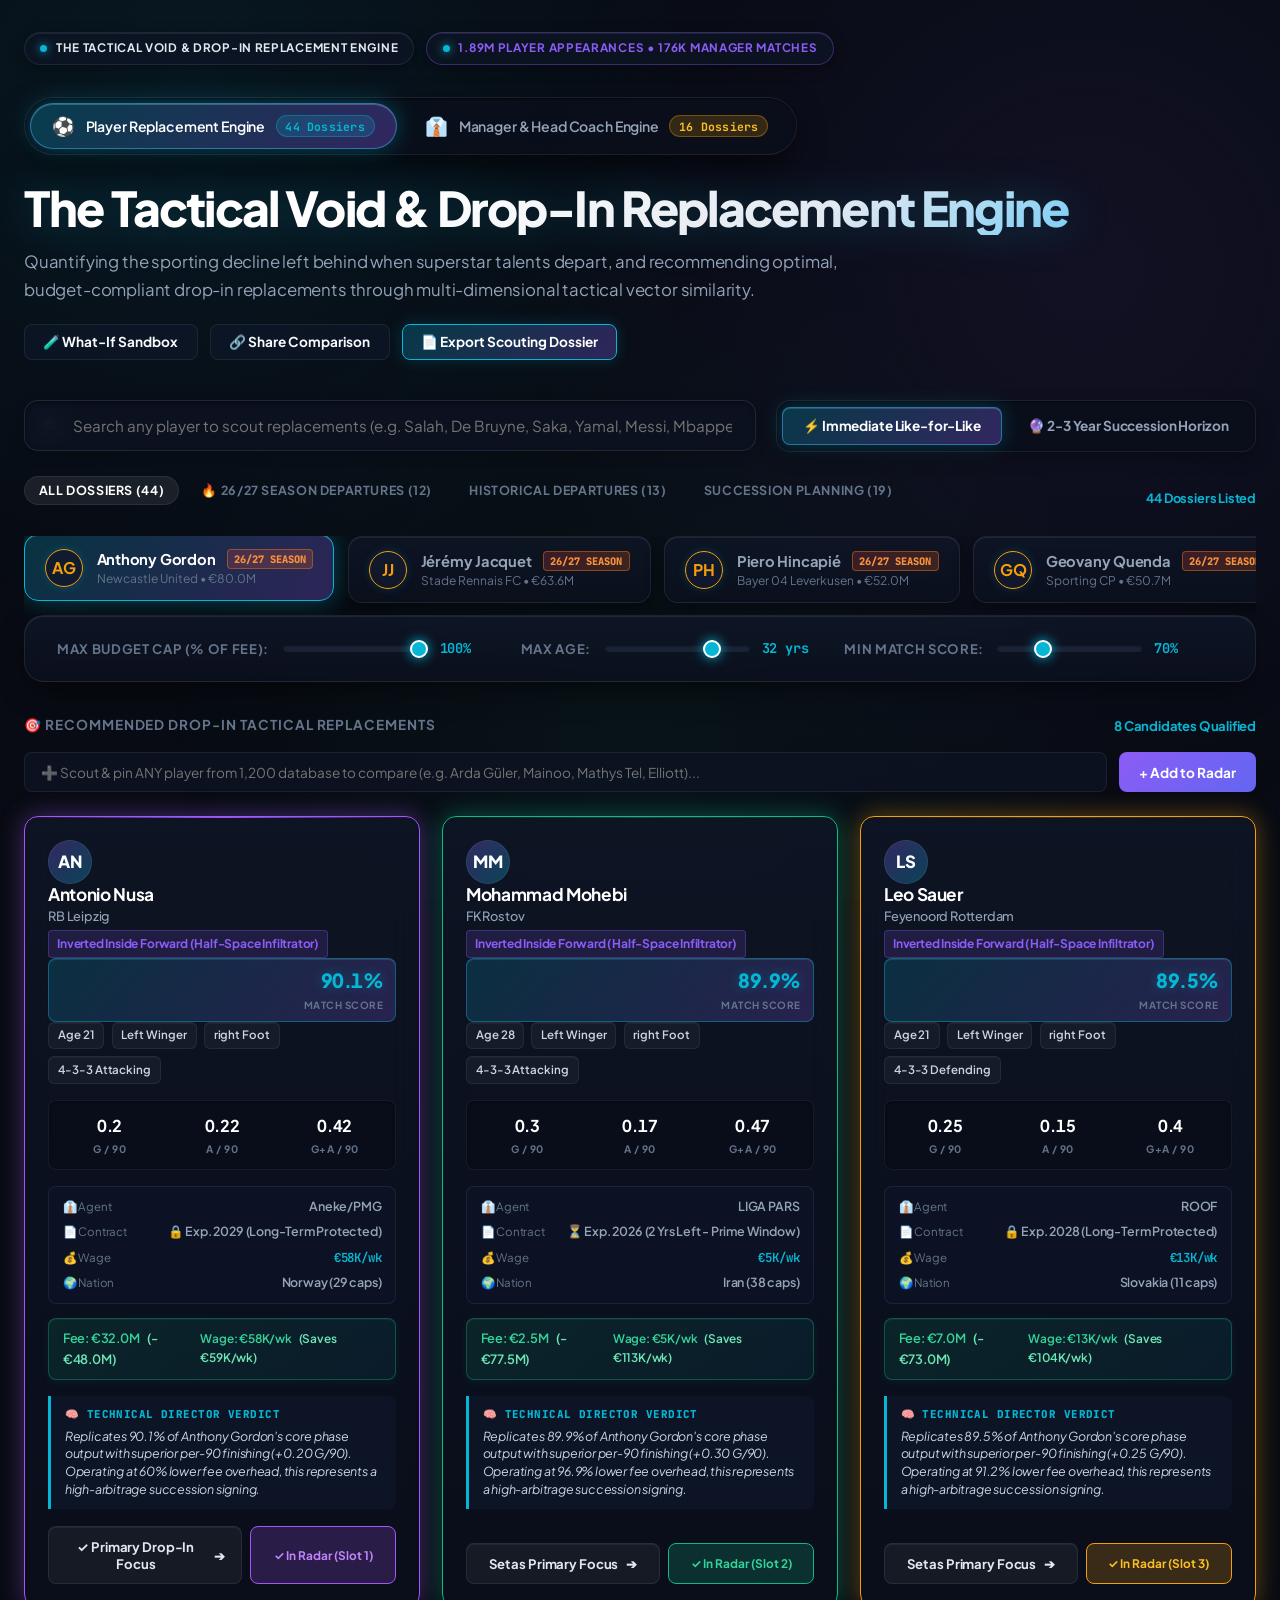
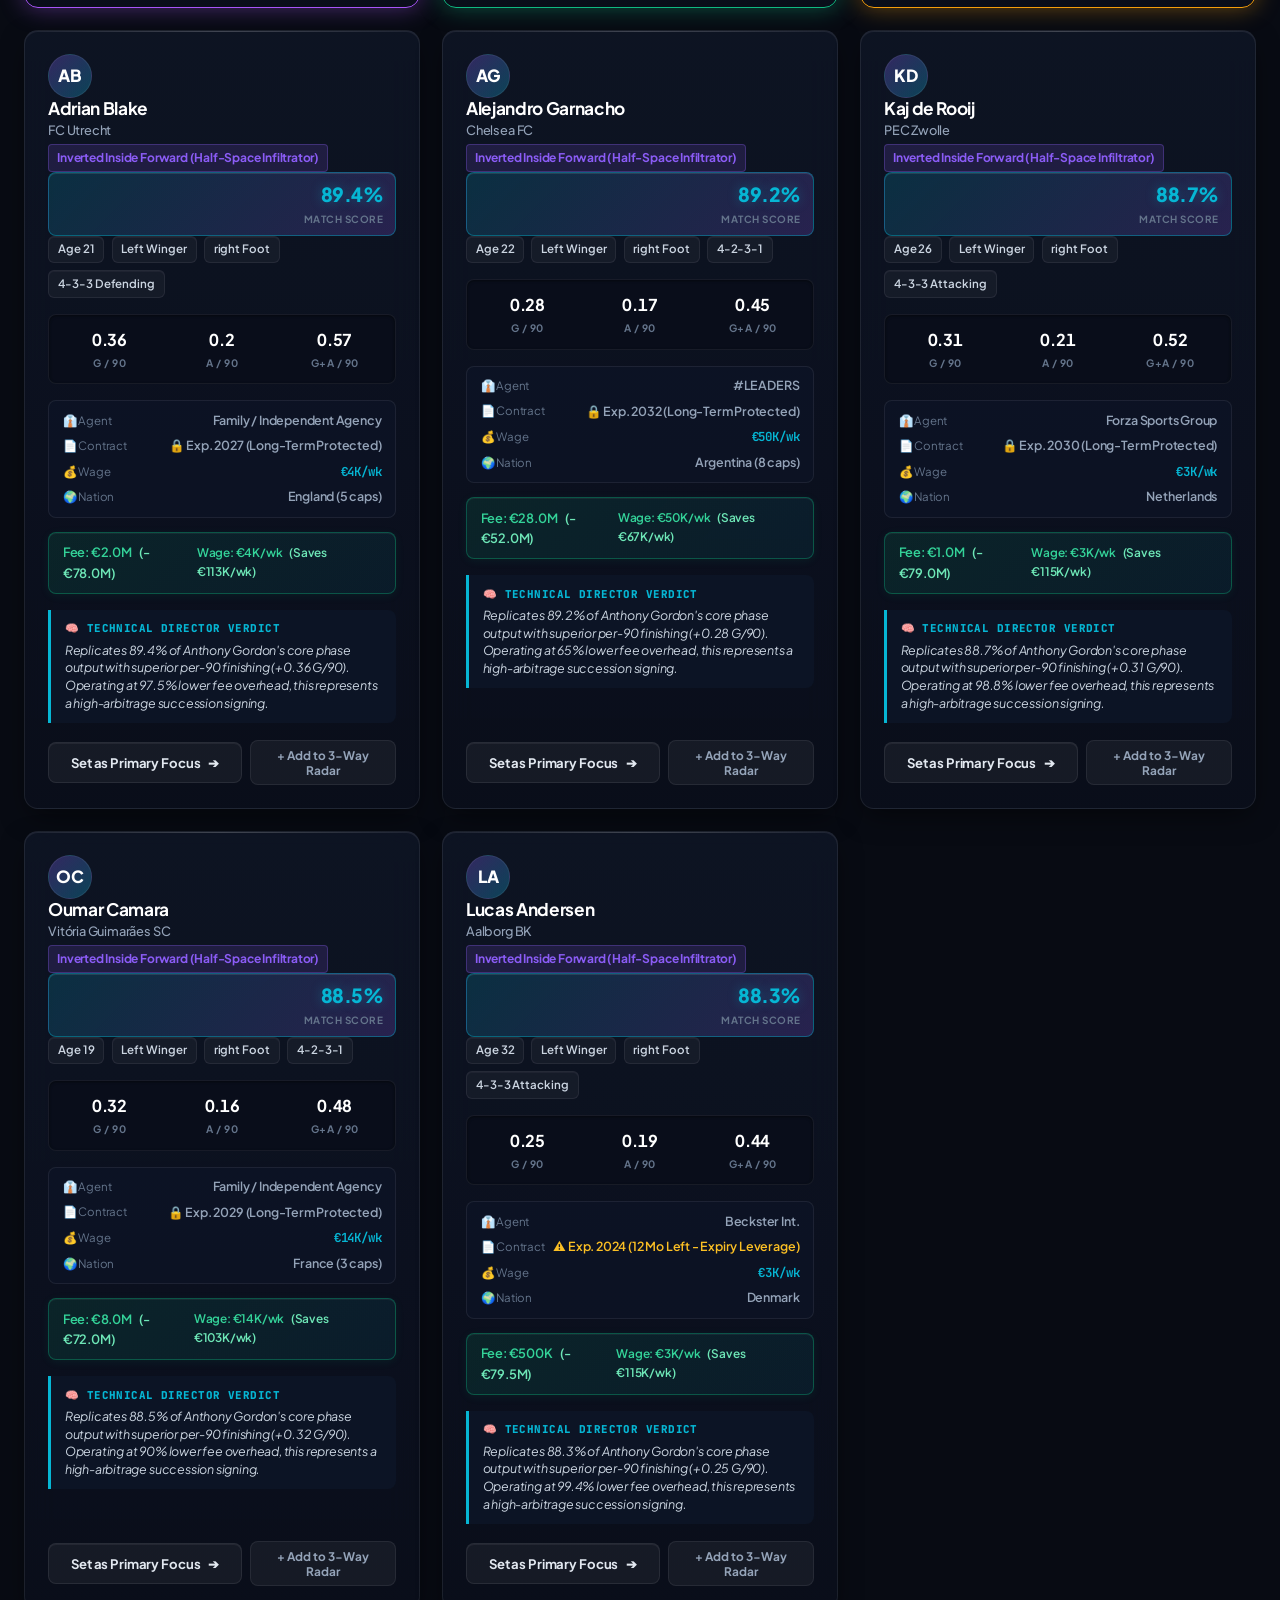
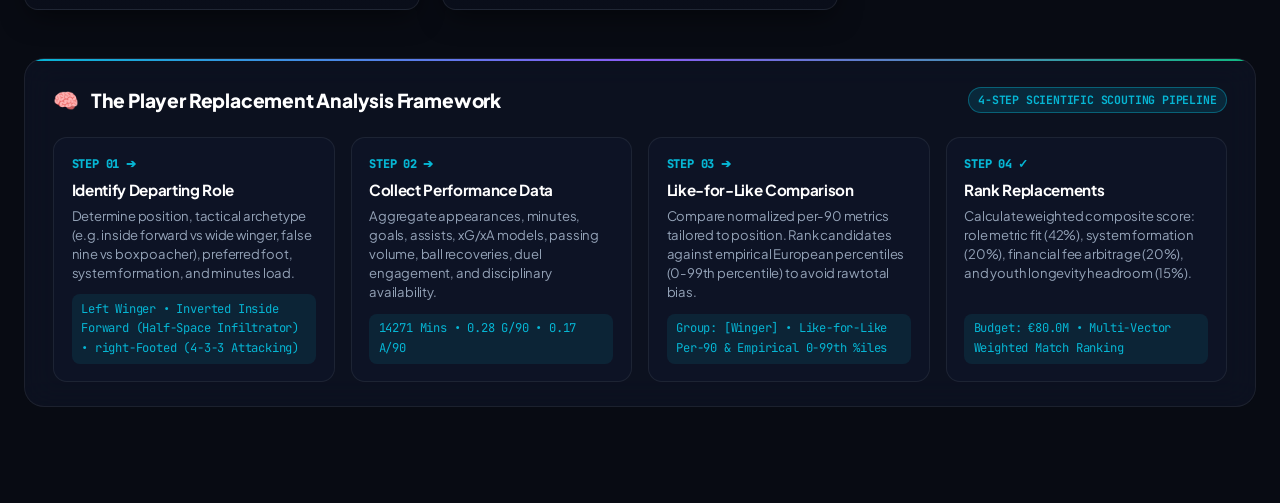
==== candidates.html @ 568323f7 "feat: upgrade to full professional design system, multi-page suite, and smooth typography" ====
<!DOCTYPE html>
<html lang="en">
<head>
  <meta charset="UTF-8">
  <meta name="viewport" content="width=device-width, initial-scale=1.0">
  <title>Scouted Replacements & Framework - Tactical Replacement Engine</title>
  <meta name="description" content="Quantifying post-departure tactical voids and recommending budget-compliant drop-in tactical replacements using Transfermarkt data.">
  <link rel="preconnect" href="https://fonts.googleapis.com">
  <link rel="preconnect" href="https://fonts.gstatic.com" crossorigin>
  <link href="https://fonts.googleapis.com/css2?family=Inter:wght@400;500;600;700&family=JetBrains+Mono:wght@400;500;600;700;800&family=Plus+Jakarta+Sans:ital,wght@0,300;0,400;0,500;0,600;0,700;0,800;1,400;1,600&display=swap" rel="stylesheet">
  <link rel="stylesheet" href="styles.css">
</head>
<body>
  <div class="app-layout">
    
    <!-- Top Hero Header -->
    <header class="hero-header">
      <div class="hero-badge-wrap">
        <span class="engine-badge" id="engineStatusBadge">The Tactical Void & Drop-In Replacement Engine</span>
        <span class="engine-badge" style="border-color: rgba(139,92,246,0.35); color: var(--accent-purple);" id="engineSubBadge">1.89M Player Appearances • 176K Manager Matches</span>
      </div>

      <!-- Entity Mode Switcher: Player Mode vs Head Coach Mode -->
      <div class="mode-switcher-container">
        <button class="mode-tab-btn active" id="btnModePlayers" title="Scout drop-in replacements for departing star footballers">
          <span class="mode-tab-icon">⚽</span>
          <span class="mode-tab-text">Player Replacement Engine</span>
          <span class="mode-tab-pill" id="pillPlayerCount">44 Dossiers</span>
        </button>
        <button class="mode-tab-btn" id="btnModeCoaches" title="Scout drop-in replacements for departing head coaches & managers">
          <span class="mode-tab-icon">👔</span>
          <span class="mode-tab-text">Manager & Head Coach Engine</span>
          <span class="mode-tab-pill coach-pill" id="pillCoachCount">16 Dossiers</span>
        </button>
      </div>

      <h1 class="hero-title" id="mainHeroTitle">The Tactical Void & Drop-In Replacement Engine</h1>
      <p class="hero-subtitle" id="mainHeroSubtitle">
        Quantifying the sporting decline left behind when superstar talents depart, and recommending optimal, budget-compliant drop-in replacements through multi-dimensional tactical vector similarity.
      </p>

      <!-- Executive Action Controls Bar -->
            <div class="executive-actions-bar">
        <button class="exec-btn" id="btnOpenSandbox" title="Simulate custom hypothetical departures for any player or coach">
          <span>🧪 What-If Sandbox</span>
        </button>
        <button class="exec-btn" id="btnShareFaceoff" title="Copy sharable deep link to this tactical comparison">
          <span>🔗 Share Comparison</span>
        </button>
        <button class="exec-btn exec-btn-accent" id="btnExportDossier" title="Generate and download club executive scouting dossier (PDF)">
          <span>📄 Export Scouting Dossier</span>
        </button>
      </div>
    </header>

<!-- Search & Horizon Planning Control Bar -->
    <div class="player-search-wrap">
      <div class="search-input-box">
        <span class="search-icon">🔍</span>
        <input type="text" class="search-input" id="playerSearchInput" placeholder="Search any player to scout replacements (e.g. Salah, De Bruyne, Saka, Yamal, Messi, Mbappe)..." autocomplete="off">
        <div class="search-dropdown" id="searchDropdown"></div>
      </div>
      <div class="horizon-toggle-bar">
        <button class="horizon-btn active" id="btnHorizonImmediate" title="Immediate replacements ready to start right now">
          <span>⚡ Immediate Like-for-Like</span>
        </button>
        <button class="horizon-btn" id="btnHorizonSuccession" title="Young emerging talents aged 17-23 to groom over 2-3 seasons">
          <span>🔮 2-3 Year Succession Horizon</span>
        </button>
      </div>
    </div>

    <!-- Marquee Departure & Succession Dossiers Selector Track -->
    <section class="departure-section" aria-label="Marquee Transfers & Succession Dossiers">
      <div class="section-label-bar">
        <div class="category-tabs-track" id="categoryTabsTrack">
          <button class="cat-tab-btn active" id="tabAll">All Dossiers (44)</button>
          <button class="cat-tab-btn" id="tabSeason2627">🔥 26/27 Season Departures (12)</button>
          <button class="cat-tab-btn" id="tabHistorical">Historical Departures (13)</button>
          <button class="cat-tab-btn" id="tabSuccession">Succession Planning (19)</button>
        </div>
        <span id="transferCountLabel" style="font-size: 0.8rem; color: var(--accent-cyan); font-weight: 700;">44 High-Impact Dossiers</span>
      </div>
      <div class="player-chips-track" id="departureChipsTrack">
        <!-- Rendered dynamically via JavaScript -->
      </div>
    </section>

    
<!-- Scouting Controls / Filters -->
    <div class="filter-bar">
      <div class="filter-group">
        <span class="filter-label">Max Budget Cap (% of Fee):</span>
        <div class="slider-wrap">
          <input type="range" class="range-slider" id="budgetSlider" min="20" max="100" value="100" step="5">
          <span class="slider-val-tag" id="budgetSliderVal">100%</span>
        </div>
      </div>

      <div class="filter-group">
        <span class="filter-label">Max Age:</span>
        <div class="slider-wrap">
          <input type="range" class="range-slider" id="ageSlider" min="18" max="36" value="32" step="1">
          <span class="slider-val-tag" id="ageSliderVal">32 yrs</span>
        </div>
      </div>

      <div class="filter-group">
        <span class="filter-label">Min Match Score:</span>
        <div class="slider-wrap">
          <input type="range" class="range-slider" id="scoreSlider" min="60" max="95" value="70" step="1">
          <span class="slider-val-tag" id="scoreSliderVal">70%</span>
        </div>
      </div>
    </div>

    <!-- Drop-In Replacements Grid -->
    <section class="replacements-section" id="replacementsSection" aria-label="Drop-in Tactical Replacements">
      <div class="section-label-bar">
        <span class="section-label" id="recsSectionLabel">🎯 Recommended Drop-In Tactical Replacements</span>
        <span id="filteredCandidatesCount" style="font-size: 0.82rem; color: var(--accent-cyan); font-weight: 700;">8 Candidates Found</span>
      </div>

      <!-- Custom Player Scouting & Comparison Bar -->
      <div class="custom-scout-bar">
        <input type="text" class="custom-scout-input" id="customCandInput" placeholder="➕ Scout & pin ANY player from 1,200 database to compare (e.g. Arda Güler, Mainoo, Mathys Tel, Elliott)..." autocomplete="off">
        <button class="custom-scout-btn" id="btnAddCustomCand">+ Add to Radar</button>
        <div class="search-dropdown" id="customCandDropdown" style="top: calc(100% + 4px);"></div>
      </div>

      <div class="rec-cards-grid" id="recCardsGrid">
        <!-- Rendered dynamically via JavaScript -->
      </div>
    </section>

    <!-- 4-Step Player Replacement Analysis Framework Walkthrough Card -->
    <section class="framework-stepper-card" id="frameworkCard">
      <div class="framework-stepper-header">
        <div class="framework-title-wrap">
          <span style="font-size: 1.3rem;">🧠</span>
          <h2 class="framework-main-title">The Player Replacement Analysis Framework</h2>
        </div>
        <span class="framework-step-badge">4-Step Scientific Scouting Pipeline</span>
      </div>

      <div class="steps-grid">
        <!-- Step 1 -->
        <div class="step-card">
          <div class="step-num-pill">
            <span>STEP 01</span>
            <span>➔</span>
          </div>
          <h3 class="step-name">Identify Departing Role</h3>
          <p class="step-desc">
            Determine position, tactical archetype (e.g. inside forward vs wide winger, false nine vs box poacher), preferred foot, system formation, and minutes load.
          </p>
          <div class="step-dynamic-tag" id="step1DynamicTag">
            Target: Central Midfield • Box-to-Box Engine
          </div>
        </div>

        <!-- Step 2 -->
        <div class="step-card">
          <div class="step-num-pill">
            <span>STEP 02</span>
            <span>➔</span>
          </div>
          <h3 class="step-name">Collect Performance Data</h3>
          <p class="step-desc">
            Aggregate appearances, minutes, goals, assists, xG/xA models, passing volume, ball recoveries, duel engagement, and disciplinary availability.
          </p>
          <div class="step-dynamic-tag" id="step2DynamicTag">
            Data: 1.89M Appearances • 20,480 Profiles
          </div>
        </div>

        <!-- Step 3 -->
        <div class="step-card">
          <div class="step-num-pill">
            <span>STEP 03</span>
            <span>➔</span>
          </div>
          <h3 class="step-name">Like-for-Like Comparison</h3>
          <p class="step-desc">
            Compare normalized per-90 metrics tailored to position. Rank candidates against empirical European percentiles (0-99th percentile) to avoid raw total bias.
          </p>
          <div class="step-dynamic-tag" id="step3DynamicTag">
            Position-Specific Per-90 & Percentile Bars
          </div>
        </div>

        <!-- Step 4 -->
        <div class="step-card">
          <div class="step-num-pill">
            <span>STEP 04</span>
            <span>✓</span>
          </div>
          <h3 class="step-name">Rank Replacements</h3>
          <p class="step-desc">
            Calculate weighted composite score: role metric fit (42%), system formation (20%), financial fee arbitrage (20%), and youth longevity headroom (15%).
          </p>
          <div class="step-dynamic-tag" id="step4DynamicTag">
            Ranked by Composite Suitability Index
          </div>
        </div>
      </div>
    </section>

    
<!-- What-If Custom Departure Sandbox Modal -->
    <div class="modal-overlay" id="sandboxModal" style="display: none;">
      <div class="modal-box">
        <div class="modal-header">
          <div class="modal-title-wrap">
            <span style="font-size: 1.4rem;">🧪</span>
            <div>
              <h3 class="modal-title">What-If Departure Simulation Sandbox</h3>
              <p class="modal-sub">Simulate hypothetical departures for ANY player or coach across European football</p>
            </div>
          </div>
          <button class="modal-close-btn" id="btnCloseSandbox" aria-label="Close Sandbox Modal">&times;</button>
        </div>

        <div class="modal-body">
          <div class="sandbox-search-wrap">
            <span class="search-icon">🔍</span>
            <input type="text" class="sandbox-search-input" id="sandboxSearchInput" placeholder="Search ANY player or coach to simulate (e.g. Saka, Musiala, Rodri, Saliba, Yamal, Arteta)..." autocomplete="off">
            <div class="search-dropdown" id="sandboxSearchDropdown"></div>
          </div>

          <div class="sandbox-results-panel" id="sandboxResultsPanel" style="display: none;">
            <div class="sandbox-hero-box" id="sandboxHeroBox"></div>
            <div class="sandbox-void-meter-wrap" id="sandboxVoidMeterWrap"></div>
            <div class="sandbox-recs-title">🎯 Instant Recommended Drop-In Replacements:</div>
            <div class="sandbox-recs-grid" id="sandboxRecsGrid"></div>
            <button class="sandbox-apply-btn" id="btnApplySandbox">🚀 Load as Active Departure in Dashboard</button>
          </div>
        </div>
      </div>
    </div>

    <!-- Executive Scouting Dossier Printable Modal -->
    <div class="modal-overlay" id="dossierModal" style="display: none;">
      <div class="modal-box dossier-modal-box">
        <div class="modal-header no-print">
          <div class="modal-title-wrap">
            <span style="font-size: 1.4rem;">📄</span>
            <div>
              <h3 class="modal-title">Official Club Executive Scouting Dossier</h3>
              <p class="modal-sub">Confidential Sporting Director Technical Transfer Briefing</p>
            </div>
          </div>
          <div class="modal-actions-right">
            <button class="dossier-print-btn" id="btnPrintDossier">🖨️ Print / Save as PDF</button>
            <button class="modal-close-btn" id="btnCloseDossier" aria-label="Close Dossier Modal">&times;</button>
          </div>
        </div>

        <div class="dossier-printable-content" id="dossierPrintableContent">
          <!-- Dynamically populated executive briefing report via JavaScript -->
        </div>
      </div>
    </div>

    <!-- Toast Notification Banner -->
    <div class="toast-banner" id="toastBanner" style="display: none;">
      <span class="toast-icon">⚡</span>
      <span class="toast-message" id="toastMessage">Link copied to clipboard!</span>
    </div>

    <!-- Floating Back to Top Button -->
    <button class="btn-back-to-top" id="btnBackToTop" title="Scroll back to top (or press Home)" aria-label="Back to top">
      <span>↑</span>
    </button>

  </div>

  <script src="data.js"></script>
  <script src="app.js"></script>
</body>

</html>
---- styles.css ----
/* ==========================================================================
   TACTICAL VOID & DROP-IN REPLACEMENT ENGINE - DESIGN SYSTEM
   Modern Dark Glassmorphic Aesthetic with Neon Accents
   ========================================================================== */

:root {
  --bg-deep: #080b13;
  --bg-surface: #0e1424;
  --bg-card: rgba(14, 20, 36, 0.72);
  --bg-card-hover: rgba(20, 29, 52, 0.88);
  --bg-card-elevated: rgba(18, 26, 46, 0.85);
  --bg-input: rgba(12, 17, 31, 0.85);
  
  --border-subtle: rgba(255, 255, 255, 0.07);
  --border-medium: rgba(255, 255, 255, 0.12);
  --border-highlight: rgba(6, 182, 212, 0.4);
  --border-glow: rgba(139, 92, 246, 0.4);

  --accent-cyan: #06b6d4;
  --accent-cyan-light: #38bdf8;
  --accent-cyan-glow: rgba(6, 182, 212, 0.25);
  --accent-purple: #8b5cf6;
  --accent-purple-light: #a78bfa;
  --accent-purple-glow: rgba(139, 92, 246, 0.25);
  --accent-emerald: #10b981;
  --accent-emerald-light: #34d399;
  --accent-emerald-glow: rgba(16, 185, 129, 0.2);
  --accent-amber: #f59e0b;
  --accent-amber-light: #fbbf24;
  --accent-rose: #f43f5e;
  --accent-rose-light: #fb7185;

  --text-primary: #f8fafc;
  --text-secondary: #94a3b8;
  --text-muted: #64748b;

  --font-main: 'Plus Jakarta Sans', 'Inter', -apple-system, BlinkMacSystemFont, 'Segoe UI', Roboto, sans-serif;
  --font-heading: 'Plus Jakarta Sans', -apple-system, BlinkMacSystemFont, sans-serif;
  --font-mono: 'JetBrains Mono', 'SF Mono', 'Fira Code', monospace;

  --radius-sm: 8px;
  --radius-md: 14px;
  --radius-lg: 20px;
  --radius-xl: 28px;
  
  --shadow-card: 0 12px 32px -8px rgba(0, 0, 0, 0.65), inset 0 1px 0 0 rgba(255, 255, 255, 0.08);
  --shadow-glow-cyan: 0 0 25px rgba(6, 182, 212, 0.2);
  --shadow-glow-purple: 0 0 25px rgba(139, 92, 246, 0.2);
}

* {
  box-sizing: border-box;
  margin: 0;
  padding: 0;
}

html {
  height: 100%;
  overflow-y: auto;
  overflow-x: hidden;
  -webkit-overflow-scrolling: touch;
  scroll-behavior: auto;
  -webkit-font-smoothing: antialiased;
  -moz-osx-font-smoothing: grayscale;
  text-rendering: optimizeLegibility;
}

body {
  background-color: var(--bg-deep);
  color: var(--text-primary);
  font-family: var(--font-main);
  line-height: 1.6;
  letter-spacing: -0.012em;
  font-feature-settings: 'cv02' 1, 'cv03' 1, 'cv04' 1, 'cv11' 1;
  min-height: 100%;
  overflow-x: hidden;
  position: relative;
  -webkit-font-smoothing: antialiased;
  -moz-osx-font-smoothing: grayscale;
  text-rendering: optimizeLegibility;
  -webkit-overflow-scrolling: touch;
  touch-action: pan-y;
}

h1, h2, h3, h4, h5, h6 {
  font-family: var(--font-heading);
  letter-spacing: -0.025em;
  font-weight: 700;
  color: var(--text-primary);
  line-height: 1.25;
}

h1 {
  font-weight: 800;
  letter-spacing: -0.035em;
}

h2 {
  font-weight: 800;
  letter-spacing: -0.03em;
}

h3 {
  font-weight: 700;
  letter-spacing: -0.022em;
}

button, input, select, textarea {
  font-family: inherit;
}

.section-title {
  font-family: var(--font-heading);
  font-size: 1.45rem;
  font-weight: 800;
  letter-spacing: -0.03em;
  color: #fff;
  line-height: 1.25;
}

.section-subtitle {
  font-size: 0.92rem;
  line-height: 1.6;
  letter-spacing: -0.01em;
  color: var(--text-secondary);
}

.metric-val,
.stat-val,
.cand-stat-box .val,
.meter-value-large,
.match-score-number,
.pill-stat-val,
.comparison-diff,
.kpi-value,
.number-tabular {
  font-variant-numeric: tabular-nums lining-nums;
}

/* GPU-Accelerated Fixed Background (Eliminates CPU repaint lag on scroll) */
body::before {
  content: '';
  position: fixed;
  inset: 0;
  z-index: -1;
  pointer-events: none;
  background-image: 
    radial-gradient(circle at 15% 10%, rgba(6, 182, 212, 0.08) 0%, transparent 40%),
    radial-gradient(circle at 85% 30%, rgba(139, 92, 246, 0.08) 0%, transparent 45%),
    radial-gradient(circle at 50% 80%, rgba(16, 185, 129, 0.05) 0%, transparent 50%);
  transform: translateZ(0);
  will-change: transform;
}

/* High-Visibility Modern Glassmorphic Scrollbar */
::-webkit-scrollbar {
  width: 10px;
  height: 10px;
}

::-webkit-scrollbar-track {
  background: #07090e;
}

::-webkit-scrollbar-thumb {
  background: rgba(255, 255, 255, 0.2);
  border-radius: 9999px;
  border: 2px solid #07090e;
  transition: background 0.2s ease;
}

::-webkit-scrollbar-thumb:hover {
  background: var(--accent-cyan);
  box-shadow: 0 0 10px var(--accent-cyan-glow);
}

* {
  scrollbar-color: rgba(255, 255, 255, 0.22) #07090e;
  scrollbar-width: thin;
}

/* Ensure Horizontal Tracks & Tables Never Block or Trap Vertical Page Scrolling */
.player-chips-track,
.category-tabs-track,
.dock-nav-items,
.comparison-table-wrap,
.table-responsive {
  overscroll-behavior: auto;
  touch-action: pan-y;
}

/* Ensure Canvases, Radar & Pitch Never Trap Vertical Scroll Gestures */
#scatterCanvas,
#radarCanvas,
.radar-canvas-wrap,
.pitch-turf,
.pitch-field-card {
  touch-action: pan-y;
}

/* Floating Back to Top Quick Jump Button */
.btn-back-to-top {
  position: fixed;
  bottom: 24px;
  right: 24px;
  width: 46px;
  height: 46px;
  border-radius: 50%;
  background: rgba(14, 19, 31, 0.9);
  border: 1px solid var(--border-highlight);
  color: var(--accent-cyan);
  font-size: 1.3rem;
  font-weight: 700;
  display: flex;
  align-items: center;
  justify-content: center;
  cursor: pointer;
  box-shadow: 0 10px 25px rgba(0, 0, 0, 0.6), 0 0 15px rgba(6, 182, 212, 0.3);
  backdrop-filter: blur(14px);
  -webkit-backdrop-filter: blur(14px);
  z-index: 999;
  opacity: 0;
  visibility: hidden;
  pointer-events: none;
  transform: translateY(14px) scale(0.9);
  transition: opacity 0.25s cubic-bezier(0.16, 1, 0.3, 1), transform 0.25s cubic-bezier(0.16, 1, 0.3, 1), visibility 0.25s, background 0.2s, border-color 0.2s;
}

.btn-back-to-top.visible {
  opacity: 1;
  visibility: visible;
  pointer-events: auto;
  transform: translateY(0) scale(1);
}

.btn-back-to-top:hover {
  background: rgba(6, 182, 212, 0.25);
  border-color: var(--accent-cyan);
  color: #fff;
  transform: translateY(-3px) scale(1.08);
  box-shadow: 0 12px 30px rgba(0, 0, 0, 0.7), 0 0 20px rgba(6, 182, 212, 0.5);
}


/* App Container */
.app-layout {
  max-width: 1400px;
  margin: 0 auto;
  padding: 2rem 1.5rem 4rem;
}

/* Header & Hero */
.hero-header {
  margin-bottom: 2.5rem;
  position: relative;
}

.hero-badge-wrap {
  display: flex;
  align-items: center;
  gap: 0.75rem;
  margin-bottom: 0.85rem;
  flex-wrap: wrap;
}

.engine-badge {
  background: rgba(14, 20, 36, 0.75);
  border: 1px solid rgba(255, 255, 255, 0.08);
  color: #e2e8f0;
  font-size: 0.73rem;
  font-weight: 700;
  letter-spacing: 0.06em;
  padding: 0.38rem 0.95rem;
  border-radius: 9999px;
  text-transform: uppercase;
  display: inline-flex;
  align-items: center;
  gap: 0.55rem;
  backdrop-filter: blur(14px);
  box-shadow: 0 4px 14px rgba(0, 0, 0, 0.35), inset 0 1px 0 rgba(255, 255, 255, 0.07);
}

.engine-badge::before {
  content: '';
  width: 7px;
  height: 7px;
  background: var(--accent-cyan);
  border-radius: 50%;
  box-shadow: 0 0 10px var(--accent-cyan);
  animation: pulse-dot 2s infinite ease-in-out;
}

@keyframes pulse-dot {
  0%, 100% { opacity: 1; transform: scale(1); }
  50% { opacity: 0.35; transform: scale(0.75); }
}

/* Entity Mode Switcher: Player Mode vs Head Coach Mode */
.mode-switcher-container {
  display: inline-flex;
  background: rgba(10, 15, 27, 0.88);
  border: 1px solid rgba(255, 255, 255, 0.08);
  border-radius: 9999px;
  padding: 0.3rem;
  gap: 0.35rem;
  margin: 1.15rem 0 1.6rem 0;
  backdrop-filter: blur(20px);
  box-shadow: 0 12px 28px rgba(0, 0, 0, 0.5), inset 0 1px 2px rgba(0, 0, 0, 0.6);
}

.mode-tab-btn {
  background: transparent;
  border: 1px solid transparent;
  border-radius: 9999px;
  padding: 0.65rem 1.35rem;
  color: var(--text-secondary);
  font-family: inherit;
  font-size: 0.88rem;
  font-weight: 600;
  letter-spacing: -0.01em;
  cursor: pointer;
  display: flex;
  align-items: center;
  gap: 0.65rem;
  transition: all 0.22s cubic-bezier(0.16, 1, 0.3, 1);
}

.mode-tab-btn:hover {
  color: #fff;
  background: rgba(255, 255, 255, 0.05);
}

.mode-tab-btn.active {
  background: linear-gradient(135deg, rgba(6, 182, 212, 0.28) 0%, rgba(139, 92, 246, 0.32) 100%);
  border-color: rgba(56, 189, 248, 0.5);
  color: #fff;
  box-shadow: 0 0 22px rgba(6, 182, 212, 0.32), inset 0 1px 0 rgba(255, 255, 255, 0.2);
}

.mode-tab-icon {
  font-size: 1.15rem;
}

.mode-tab-pill {
  font-family: var(--font-mono);
  font-variant-numeric: tabular-nums;
  font-size: 0.72rem;
  font-weight: 700;
  letter-spacing: 0.02em;
  padding: 0.15rem 0.55rem;
  border-radius: 9999px;
  background: rgba(6, 182, 212, 0.18);
  color: var(--accent-cyan);
  border: 1px solid rgba(6, 182, 212, 0.35);
}

.mode-tab-pill.coach-pill {
  background: rgba(245, 158, 11, 0.18);
  color: #fbbf24;
  border-color: rgba(245, 158, 11, 0.35);
}

.hero-title {
  font-family: var(--font-heading);
  font-size: clamp(2.2rem, 3.8vw, 3rem);
  font-weight: 800;
  letter-spacing: -0.038em;
  line-height: 1.12;
  margin-bottom: 0.85rem;
  background: linear-gradient(135deg, #ffffff 30%, #e2e8f0 65%, #38bdf8 100%);
  -webkit-background-clip: text;
  background-clip: text;
  -webkit-text-fill-color: transparent;
  filter: drop-shadow(0 2px 20px rgba(6, 182, 212, 0.25));
}

.hero-subtitle {
  color: var(--text-secondary);
  font-size: 1.05rem;
  font-weight: 400;
  line-height: 1.65;
  letter-spacing: -0.01em;
  max-width: 820px;
}

/* Search & Horizon Planning Control Bar */
.player-search-wrap {
  display: grid;
  grid-template-columns: 1fr auto;
  gap: 1.25rem;
  margin-bottom: 1.5rem;
  position: relative;
}

@media (max-width: 800px) {
  .player-search-wrap {
    grid-template-columns: 1fr;
  }
}

.search-input-box {
  position: relative;
  width: 100%;
}

.search-input {
  width: 100%;
  background: rgba(13, 19, 34, 0.82);
  border: 1px solid rgba(255, 255, 255, 0.09);
  border-radius: var(--radius-md);
  padding: 0.92rem 1.4rem 0.92rem 3rem;
  color: #fff;
  font-family: inherit;
  font-size: 0.95rem;
  outline: none;
  transition: all 0.22s cubic-bezier(0.16, 1, 0.3, 1);
  backdrop-filter: blur(14px);
  box-shadow: inset 0 2px 4px rgba(0, 0, 0, 0.4), 0 4px 14px rgba(0, 0, 0, 0.2);
}

.search-input:focus {
  border-color: var(--accent-cyan);
  box-shadow: 0 0 0 3px rgba(6, 182, 212, 0.25), inset 0 1px 2px rgba(0, 0, 0, 0.3);
  background: rgba(16, 24, 44, 0.95);
}

.search-icon {
  position: absolute;
  left: 1.1rem;
  top: 50%;
  transform: translateY(-50%);
  color: var(--text-muted);
  font-size: 1.05rem;
  pointer-events: none;
}

.search-dropdown {
  position: absolute;
  top: calc(100% + 6px);
  left: 0;
  right: 0;
  background: rgba(13, 19, 34, 0.95);
  border: 1px solid var(--border-highlight);
  border-radius: var(--radius-md);
  max-height: 290px;
  overflow-y: auto;
  z-index: 100;
  box-shadow: 0 20px 40px rgba(0, 0, 0, 0.85), inset 0 1px 0 rgba(255, 255, 255, 0.1);
  display: none;
  backdrop-filter: blur(20px);
}

.search-item {
  padding: 0.85rem 1.35rem;
  display: flex;
  justify-content: space-between;
  align-items: center;
  cursor: pointer;
  border-bottom: 1px solid rgba(255, 255, 255, 0.05);
  transition: background 0.15s;
}

.search-item:hover, .search-item.highlighted {
  background: rgba(6, 182, 212, 0.15);
}

.search-item-name {
  font-weight: 700;
  color: #fff;
  font-size: 0.92rem;
}

.search-item-meta {
  font-size: 0.78rem;
  color: var(--text-muted);
}

.search-item-tag {
  font-size: 0.75rem;
  font-family: var(--font-mono);
  color: var(--accent-cyan);
  font-weight: 700;
}

/* Horizon Planning Mode Toggle (Immediate vs 2-3 Yr Succession) */
.horizon-toggle-bar {
  display: inline-flex;
  background: rgba(10, 15, 27, 0.88);
  border: 1px solid rgba(255, 255, 255, 0.08);
  border-radius: var(--radius-md);
  padding: 0.35rem;
  gap: 0.35rem;
  backdrop-filter: blur(16px);
  box-shadow: inset 0 1px 3px rgba(0, 0, 0, 0.4), 0 6px 18px rgba(0, 0, 0, 0.3);
}

.horizon-btn {
  background: transparent;
  border: 1px solid transparent;
  border-radius: var(--radius-sm);
  padding: 0.6rem 1.25rem;
  color: var(--text-secondary);
  font-family: inherit;
  font-size: 0.85rem;
  font-weight: 700;
  letter-spacing: -0.01em;
  cursor: pointer;
  transition: all 0.22s cubic-bezier(0.16, 1, 0.3, 1);
  display: flex;
  align-items: center;
  gap: 0.55rem;
  white-space: nowrap;
}

.horizon-btn:hover {
  color: #fff;
  background: rgba(255, 255, 255, 0.05);
}

.horizon-btn.active {
  background: linear-gradient(135deg, rgba(6, 182, 212, 0.25) 0%, rgba(139, 92, 246, 0.32) 100%);
  border-color: rgba(56, 189, 248, 0.5);
  color: #fff;
  box-shadow: 0 0 20px rgba(6, 182, 212, 0.25), inset 0 1px 0 rgba(255, 255, 255, 0.15);
}

/* Category Filter Tabs (All / Historical / Succession) */
.category-tabs-track {
  display: flex;
  gap: 0.5rem;
  margin-bottom: 0.85rem;
  overflow-x: auto;
  max-width: 100%;
  -webkit-overflow-scrolling: touch;
  scrollbar-width: none;
  padding-bottom: 2px;
  cursor: grab;
  user-select: none;
  -webkit-user-select: none;
}

.category-tabs-track.is-dragging {
  cursor: grabbing;
}

.category-tabs-track::-webkit-scrollbar {
  display: none;
}

.cat-tab-btn {
  background: transparent;
  border: 1px solid transparent;
  color: var(--text-muted);
  font-family: inherit;
  font-size: 0.78rem;
  font-weight: 700;
  padding: 0.35rem 0.85rem;
  border-radius: 999px;
  cursor: pointer;
  user-select: none;
  -webkit-user-select: none;
  transition: all 0.2s;
  text-transform: uppercase;
  letter-spacing: 0.05em;
  white-space: nowrap;
  flex-shrink: 0;
}

.cat-tab-btn:hover {
  color: var(--text-secondary);
}

.cat-tab-btn.active {
  background: rgba(255, 255, 255, 0.08);
  border-color: var(--border-subtle);
  color: #fff;
}

/* Custom Scout Add Bar in Recommendations */
.custom-scout-bar {
  display: flex;
  gap: 0.75rem;
  margin-bottom: 1.5rem;
  position: relative;
}

.custom-scout-input {
  flex: 1;
  background: var(--bg-card);
  border: 1px solid var(--border-subtle);
  border-radius: var(--radius-sm);
  padding: 0.65rem 1rem;
  color: #fff;
  font-family: inherit;
  font-size: 0.85rem;
  outline: none;
  transition: border-color 0.2s;
}

.custom-scout-input:focus {
  border-color: var(--accent-purple);
  box-shadow: var(--shadow-glow-purple);
}

.custom-scout-btn {
  background: linear-gradient(135deg, var(--accent-purple), #6366f1);
  border: none;
  border-radius: var(--radius-sm);
  color: #fff;
  padding: 0.65rem 1.25rem;
  font-family: inherit;
  font-weight: 700;
  font-size: 0.85rem;
  cursor: pointer;
  transition: opacity 0.2s;
  white-space: nowrap;
}

.custom-scout-btn:hover {
  opacity: 0.9;
}

.pinned-badge {
  background: rgba(245, 158, 11, 0.15);
  border: 1px solid rgba(245, 158, 11, 0.4);
  color: #fbbf24;
  font-size: 0.65rem;
  font-weight: 800;
  padding: 0.15rem 0.45rem;
  border-radius: 4px;
  text-transform: uppercase;
  letter-spacing: 0.05em;
  margin-bottom: 0.4rem;
  display: inline-block;
}

.section-label-bar {
  display: flex;
  justify-content: space-between;
  align-items: center;
  margin-bottom: 1rem;
}

.section-label {
  font-size: 0.85rem;
  text-transform: uppercase;
  letter-spacing: 0.07em;
  color: var(--text-muted);
  font-weight: 700;
  display: flex;
  align-items: center;
  gap: 0.5rem;
}

.player-chips-track {
  display: flex;
  gap: 0.85rem;
  overflow-x: auto;
  padding-bottom: 0.75rem;
  scrollbar-width: thin;
  scrollbar-color: var(--border-subtle) transparent;
  cursor: grab;
  user-select: none;
  -webkit-user-select: none;
}

.player-chips-track.is-dragging {
  cursor: grabbing;
}

.player-chips-track::-webkit-scrollbar {
  height: 5px;
}
.player-chips-track::-webkit-scrollbar-thumb {
  background: var(--border-subtle);
  border-radius: 4px;
}

.chip-btn {
  background: linear-gradient(180deg, rgba(15, 22, 39, 0.78) 0%, rgba(11, 16, 30, 0.84) 100%);
  border: 1px solid rgba(255, 255, 255, 0.08);
  border-radius: var(--radius-md);
  padding: 0.85rem 1.25rem;
  color: var(--text-secondary);
  cursor: pointer;
  user-select: none;
  -webkit-user-select: none;
  display: flex;
  align-items: center;
  gap: 0.85rem;
  white-space: nowrap;
  transition: all 0.22s cubic-bezier(0.16, 1, 0.3, 1);
  box-shadow: 0 6px 18px rgba(0, 0, 0, 0.4), inset 0 1px 0 rgba(255, 255, 255, 0.07);
  backdrop-filter: blur(14px);
  font-family: inherit;
  text-align: left;
}

.chip-btn:hover {
  background: rgba(22, 32, 58, 0.85);
  border-color: rgba(6, 182, 212, 0.45);
  transform: translateY(-2px);
  color: #fff;
  box-shadow: 0 10px 24px rgba(0, 0, 0, 0.5), 0 0 16px rgba(6, 182, 212, 0.2), inset 0 1px 0 rgba(255, 255, 255, 0.12);
}

.chip-btn.active {
  background: linear-gradient(135deg, rgba(6, 182, 212, 0.24) 0%, rgba(139, 92, 246, 0.3) 100%);
  border-color: var(--accent-cyan);
  box-shadow: 0 0 24px rgba(6, 182, 212, 0.35), inset 0 1px 0 rgba(255, 255, 255, 0.22);
  color: #ffffff;
  transform: translateY(-2px);
}

.chip-avatar {
  width: 38px;
  height: 38px;
  border-radius: 50%;
  background: rgba(18, 26, 46, 0.9);
  display: flex;
  align-items: center;
  justify-content: center;
  font-size: 1rem;
  font-weight: 700;
  color: var(--accent-cyan);
  border: 1.5px solid rgba(6, 182, 212, 0.35);
  box-shadow: 0 0 10px rgba(6, 182, 212, 0.2);
}

.chip-info-name {
  font-size: 0.92rem;
  font-weight: 700;
  letter-spacing: -0.015em;
  display: block;
}

.chip-info-club {
  font-size: 0.75rem;
  color: var(--text-muted);
}

/* Main Grid: Left Void / Right Benchmarks */
.tactical-grid {
  display: grid;
  grid-template-columns: 1fr 1fr;
  gap: 1.75rem;
  margin-bottom: 2.5rem;
}

@media (max-width: 1024px) {
  .tactical-grid {
    grid-template-columns: 1fr;
  }
}

.glass-card {
  background: linear-gradient(180deg, rgba(16, 23, 41, 0.78) 0%, rgba(11, 16, 30, 0.84) 100%);
  border: 1px solid rgba(255, 255, 255, 0.08);
  border-radius: var(--radius-lg);
  padding: 1.85rem;
  backdrop-filter: blur(20px);
  -webkit-backdrop-filter: blur(20px);
  box-shadow: 0 16px 36px -8px rgba(0, 0, 0, 0.65), inset 0 1px 0 0 rgba(255, 255, 255, 0.08);
  position: relative;
  overflow: hidden;
  transition: all 0.25s cubic-bezier(0.16, 1, 0.3, 1);
}

.glass-card::before {
  content: '';
  position: absolute;
  top: 0;
  left: 0;
  right: 0;
  height: 1px;
  background: linear-gradient(90deg, transparent, rgba(56, 189, 248, 0.4), transparent);
}

/* Void Card Styling */
.void-card {
  border-color: rgba(139, 92, 246, 0.3);
}

.void-card::before {
  background: linear-gradient(90deg, transparent, rgba(139, 92, 246, 0.55), transparent);
}

.card-header-flex {
  display: flex;
  justify-content: space-between;
  align-items: flex-start;
  margin-bottom: 1.5rem;
}

.card-title {
  font-family: var(--font-heading);
  font-size: 1.24rem;
  font-weight: 700;
  letter-spacing: -0.025em;
  line-height: 1.3;
  color: #f8fafc;
  display: flex;
  align-items: center;
  gap: 0.65rem;
}

.card-subtext {
  font-size: 0.85rem;
  font-weight: 400;
  color: var(--text-muted);
  line-height: 1.55;
  letter-spacing: -0.005em;
  margin-top: 0.3rem;
}

/* Void Severity Badge */
.severity-pill {
  font-family: var(--font-main);
  font-size: 0.72rem;
  font-weight: 700;
  padding: 0.35rem 0.8rem;
  border-radius: 9999px;
  text-transform: uppercase;
  letter-spacing: 0.05em;
  display: inline-flex;
  align-items: center;
  gap: 0.4rem;
}

.severity-critical {
  background: rgba(244, 63, 94, 0.15);
  border: 1px solid rgba(244, 63, 94, 0.4);
  color: #fb7185;
}

.severity-moderate {
  background: rgba(245, 158, 11, 0.15);
  border: 1px solid rgba(245, 158, 11, 0.4);
  color: #fbbf24;
}

.severity-rebuild {
  background: rgba(139, 92, 246, 0.15);
  border: 1px solid rgba(139, 92, 246, 0.4);
  color: #c084fc;
}

.severity-positive {
  background: rgba(16, 185, 129, 0.15);
  border: 1px solid rgba(16, 185, 129, 0.4);
  color: #34d399;
}

/* Severity Meter Bar */
.meter-container {
  background: rgba(10, 15, 27, 0.75);
  border: 1px solid rgba(255, 255, 255, 0.07);
  border-radius: var(--radius-md);
  padding: 1.15rem 1.4rem;
  margin-bottom: 1.5rem;
  box-shadow: inset 0 1px 3px rgba(0, 0, 0, 0.4), 0 4px 16px rgba(0, 0, 0, 0.25);
}

.meter-header {
  display: flex;
  justify-content: space-between;
  margin-bottom: 0.6rem;
  font-size: 0.85rem;
  color: var(--text-secondary);
}

.meter-value-large {
  font-family: var(--font-heading);
  font-variant-numeric: tabular-nums lining-nums;
  font-size: 1.55rem;
  font-weight: 800;
  letter-spacing: -0.03em;
  color: #fff;
}

.meter-track {
  height: 9px;
  background: rgba(30, 41, 59, 0.7);
  border-radius: 999px;
  overflow: hidden;
  position: relative;
  box-shadow: inset 0 1px 2px rgba(0, 0, 0, 0.6);
}

.meter-fill {
  height: 100%;
  border-radius: 999px;
  transition: width 0.8s cubic-bezier(0.16, 1, 0.3, 1);
  background: linear-gradient(90deg, #10b981 0%, #06b6d4 35%, #f59e0b 70%, #f43f5e 100%);
  box-shadow: 0 0 12px rgba(244, 63, 94, 0.35);
}

.meter-desc {
  font-size: 0.82rem;
  color: var(--text-secondary);
  margin-top: 0.65rem;
  line-height: 1.5;
}

/* Void Comparative Stats Table / Grid */
.void-stats-grid {
  display: grid;
  grid-template-columns: repeat(2, 1fr);
  gap: 1rem;
}

.stat-metric-card {
  background: rgba(12, 18, 32, 0.65);
  border: 1px solid rgba(255, 255, 255, 0.06);
  border-radius: var(--radius-sm);
  padding: 1rem;
  display: flex;
  flex-direction: column;
  justify-content: space-between;
  box-shadow: inset 0 1px 0 rgba(255, 255, 255, 0.05);
  transition: all 0.22s cubic-bezier(0.16, 1, 0.3, 1);
}

.stat-metric-card:hover {
  background: rgba(16, 24, 44, 0.75);
  border-color: rgba(255, 255, 255, 0.12);
  transform: translateY(-1px);
}

.metric-title {
  font-size: 0.74rem;
  color: var(--text-muted);
  text-transform: uppercase;
  font-weight: 600;
  letter-spacing: 0.05em;
  margin-bottom: 0.4rem;
}

.metric-row {
  display: flex;
  align-items: baseline;
  justify-content: space-between;
}

.metric-pre-post {
  font-size: 0.88rem;
  color: var(--text-secondary);
  font-variant-numeric: tabular-nums lining-nums;
  letter-spacing: -0.01em;
}

.metric-pre-post strong {
  color: #fff;
  font-size: 1.15rem;
  font-family: var(--font-heading);
  font-variant-numeric: tabular-nums lining-nums;
  font-weight: 800;
  letter-spacing: -0.02em;
}

.delta-pill {
  font-size: 0.75rem;
  font-family: var(--font-heading);
  font-variant-numeric: tabular-nums;
  font-weight: 700;
  letter-spacing: -0.01em;
  padding: 0.2rem 0.5rem;
  border-radius: 4px;
}

.delta-pill.neg {
  background: rgba(244, 63, 94, 0.15);
  color: #fb7185;
}
.delta-pill.pos {
  background: rgba(16, 185, 129, 0.15);
  color: #34d399;
}
.delta-pill.neutral {
  background: rgba(148, 163, 184, 0.15);
  color: #94a3b8;
}

/* Star Departure Profile Box */
.star-profile-box {
  display: flex;
  align-items: center;
  gap: 1.25rem;
  background: rgba(11, 16, 29, 0.78);
  border: 1px solid rgba(255, 255, 255, 0.08);
  border-radius: var(--radius-md);
  padding: 1.35rem;
  margin-bottom: 1.5rem;
  box-shadow: inset 0 1px 0 rgba(255, 255, 255, 0.08), 0 8px 24px rgba(0, 0, 0, 0.35);
}

.star-avatar-big {
  width: 62px;
  height: 62px;
  border-radius: 50%;
  background: linear-gradient(135deg, var(--accent-purple), var(--accent-cyan));
  display: flex;
  align-items: center;
  justify-content: center;
  font-size: 1.7rem;
  font-weight: 800;
  color: #fff;
  box-shadow: 0 0 20px rgba(6, 182, 212, 0.35);
  border: 2px solid rgba(255, 255, 255, 0.2);
  flex-shrink: 0;
}

.star-text-title {
  font-family: var(--font-heading);
  font-size: 1.35rem;
  font-weight: 700;
  letter-spacing: -0.025em;
  color: #fff;
}

.star-text-meta {
  font-size: 0.85rem;
  font-weight: 400;
  color: var(--text-secondary);
  letter-spacing: -0.005em;
}

.star-metric-pills {
  display: grid;
  grid-template-columns: repeat(4, 1fr);
  gap: 0.75rem;
}

.pill-stat {
  background: rgba(12, 18, 32, 0.65);
  border: 1px solid rgba(255, 255, 255, 0.06);
  border-radius: var(--radius-sm);
  padding: 0.85rem 0.65rem;
  text-align: center;
  box-shadow: inset 0 1px 2px rgba(0, 0, 0, 0.3);
  transition: all 0.22s cubic-bezier(0.16, 1, 0.3, 1);
}

.pill-stat:hover {
  background: rgba(18, 26, 46, 0.8);
  border-color: rgba(255, 255, 255, 0.12);
  transform: translateY(-1px);
}

.pill-stat-val {
  font-family: var(--font-heading);
  font-variant-numeric: tabular-nums lining-nums;
  font-size: 1.25rem;
  font-weight: 800;
  letter-spacing: -0.025em;
  color: var(--accent-cyan);
}

.pill-stat-lbl {
  font-size: 0.66rem;
  color: var(--text-muted);
  text-transform: uppercase;
  font-weight: 700;
  letter-spacing: 0.05em;
  margin-top: 2px;
}

/* Star Contract, Agent, Wage & National Team Dossier Grid */
.star-dossier-grid {
  display: grid;
  grid-template-columns: repeat(2, 1fr);
  gap: 0.75rem;
  margin-top: 1rem;
}

@media (max-width: 600px) {
  .star-dossier-grid {
    grid-template-columns: 1fr;
  }
}

.dossier-pill {
  background: rgba(15, 23, 42, 0.6);
  border: 1px solid var(--border-subtle);
  border-radius: var(--radius-sm);
  padding: 0.65rem 0.85rem;
  display: flex;
  flex-direction: column;
}

.dossier-lbl {
  font-size: 0.68rem;
  color: var(--text-muted);
  text-transform: uppercase;
  font-weight: 700;
  letter-spacing: 0.05em;
  margin-bottom: 0.2rem;
}

.dossier-val {
  font-family: var(--font-main);
  font-size: 0.88rem;
  font-weight: 600;
  letter-spacing: -0.01em;
  color: #fff;
  white-space: nowrap;
  overflow: hidden;
  text-overflow: ellipsis;
}

/* Candidate Metadata Details Row */
.cand-meta-row {
  display: flex;
  flex-direction: column;
  gap: 0.35rem;
  background: rgba(15, 23, 42, 0.5);
  border: 1px solid var(--border-subtle);
  border-radius: var(--radius-sm);
  padding: 0.6rem 0.85rem;
  margin-bottom: 0.85rem;
  font-size: 0.78rem;
}

.cand-meta-item {
  display: flex;
  justify-content: space-between;
  align-items: center;
}

.cand-meta-lbl {
  color: var(--text-muted);
  font-size: 0.72rem;
}

.cand-meta-val {
  color: var(--text-secondary);
  font-weight: 600;
  font-size: 0.78rem;
}

/* Filter Controls Bar */
.filter-bar {
  background: linear-gradient(180deg, rgba(16, 23, 41, 0.78) 0%, rgba(11, 16, 30, 0.84) 100%);
  border: 1px solid rgba(255, 255, 255, 0.08);
  border-radius: var(--radius-lg);
  padding: 1.35rem 2rem;
  margin-bottom: 2rem;
  display: flex;
  flex-wrap: wrap;
  align-items: center;
  gap: 2.25rem;
  backdrop-filter: blur(20px);
  -webkit-backdrop-filter: blur(20px);
  box-shadow: 0 12px 30px -8px rgba(0, 0, 0, 0.6), inset 0 1px 0 0 rgba(255, 255, 255, 0.08);
}

.filter-group {
  display: flex;
  align-items: center;
  gap: 0.85rem;
}

.filter-label {
  font-size: 0.82rem;
  font-weight: 700;
  text-transform: uppercase;
  color: var(--text-muted);
  letter-spacing: 0.05em;
}

.slider-wrap {
  display: flex;
  align-items: center;
  gap: 0.75rem;
}

.range-slider {
  -webkit-appearance: none;
  appearance: none;
  width: 145px;
  height: 7px;
  background: rgba(30, 41, 59, 0.8);
  border-radius: 999px;
  outline: none;
  box-shadow: inset 0 1px 2px rgba(0, 0, 0, 0.5);
}

.range-slider::-webkit-slider-thumb {
  -webkit-appearance: none;
  appearance: none;
  width: 18px;
  height: 18px;
  border-radius: 50%;
  background: var(--accent-cyan);
  cursor: pointer;
  box-shadow: 0 0 12px var(--accent-cyan);
  border: 2px solid #fff;
  transition: transform 0.15s;
}

.range-slider::-webkit-slider-thumb:hover {
  transform: scale(1.15);
}

.range-slider::-moz-range-thumb {
  width: 18px;
  height: 18px;
  border-radius: 50%;
  background: var(--accent-cyan);
  cursor: pointer;
  border: 2px solid #fff;
  box-shadow: 0 0 12px var(--accent-cyan);
}

.slider-val-tag {
  font-family: var(--font-mono);
  font-size: 0.85rem;
  color: var(--accent-cyan);
  font-weight: 700;
  min-width: 45px;
}

/* Drop-In Replacements Grid */
.replacements-section {
  margin-bottom: 3rem;
}

.rec-cards-grid {
  display: grid;
  grid-template-columns: repeat(auto-fill, minmax(320px, 1fr));
  gap: 1.35rem;
}

.candidate-card {
  background: linear-gradient(180deg, rgba(15, 22, 39, 0.8) 0%, rgba(10, 15, 28, 0.85) 100%);
  border: 1px solid rgba(255, 255, 255, 0.08);
  border-radius: var(--radius-md);
  padding: 1.45rem;
  transition: all 0.24s cubic-bezier(0.16, 1, 0.3, 1);
  display: flex;
  flex-direction: column;
  justify-content: space-between;
  backdrop-filter: blur(16px);
  -webkit-backdrop-filter: blur(16px);
  position: relative;
  overflow: hidden;
  box-shadow: 0 10px 28px -6px rgba(0, 0, 0, 0.55), inset 0 1px 0 rgba(255, 255, 255, 0.07);
}

.candidate-card::before {
  content: '';
  position: absolute;
  top: 0;
  left: 0;
  right: 0;
  height: 1px;
  background: linear-gradient(90deg, transparent, rgba(255, 255, 255, 0.15), transparent);
  transition: background 0.25s;
}

.candidate-card:hover {
  border-color: rgba(6, 182, 212, 0.45);
  transform: translateY(-4px);
  box-shadow: 0 20px 42px -10px rgba(0, 0, 0, 0.7), 0 0 25px rgba(6, 182, 212, 0.2), inset 0 1px 0 rgba(255, 255, 255, 0.15);
}

.candidate-card:hover::before {
  background: linear-gradient(90deg, transparent, var(--accent-cyan), transparent);
}

.candidate-card.active-compare {
  border-color: var(--accent-purple);
  box-shadow: 0 20px 45px -8px rgba(0, 0, 0, 0.75), 0 0 28px rgba(139, 92, 246, 0.35), inset 0 1px 0 rgba(255, 255, 255, 0.2);
}

.candidate-card.active-compare::before {
  background: linear-gradient(90deg, transparent, var(--accent-purple), transparent);
}

.cand-top-row {
  display: flex;
  justify-content: space-between;
  align-items: flex-start;
  margin-bottom: 0.85rem;
}

.cand-name {
  font-family: var(--font-heading);
  font-size: 1.08rem;
  font-weight: 700;
  letter-spacing: -0.02em;
  color: #fff;
}

.cand-club {
  font-size: 0.8rem;
  font-weight: 500;
  color: var(--text-secondary);
}

.match-score-badge {
  background: linear-gradient(135deg, rgba(6, 182, 212, 0.18), rgba(139, 92, 246, 0.22));
  border: 1px solid rgba(6, 182, 212, 0.4);
  border-radius: var(--radius-sm);
  padding: 0.4rem 0.75rem;
  text-align: right;
  box-shadow: inset 0 1px 0 rgba(255, 255, 255, 0.1);
}

.match-score-number {
  font-family: var(--font-heading);
  font-variant-numeric: tabular-nums lining-nums;
  font-size: 1.22rem;
  font-weight: 800;
  letter-spacing: -0.025em;
  color: var(--accent-cyan);
  text-shadow: 0 0 12px rgba(6, 182, 212, 0.35);
}

.match-score-lbl {
  font-size: 0.62rem;
  font-weight: 700;
  letter-spacing: 0.05em;
  color: var(--text-muted);
  text-transform: uppercase;
  display: block;
  margin-top: 2px;
}

.cand-tags-row {
  display: flex;
  flex-wrap: wrap;
  gap: 0.45rem;
  margin-bottom: 1rem;
}

.cand-tag {
  font-size: 0.72rem;
  font-weight: 600;
  letter-spacing: -0.005em;
  padding: 0.22rem 0.55rem;
  border-radius: 6px;
  background: rgba(255, 255, 255, 0.04);
  color: #cbd5e1;
  border: 1px solid rgba(255, 255, 255, 0.07);
  box-shadow: inset 0 1px 0 rgba(255, 255, 255, 0.04);
}

.cand-stats-grid {
  display: grid;
  grid-template-columns: repeat(3, 1fr);
  gap: 0.5rem;
  background: rgba(9, 14, 25, 0.7);
  border: 1px solid rgba(255, 255, 255, 0.06);
  border-radius: var(--radius-sm);
  padding: 0.75rem 0.5rem;
  margin-bottom: 1rem;
  text-align: center;
  box-shadow: inset 0 1px 3px rgba(0, 0, 0, 0.4);
}

.cand-stat-box .val {
  font-family: var(--font-main);
  font-variant-numeric: tabular-nums lining-nums;
  font-size: 1.02rem;
  font-weight: 700;
  letter-spacing: -0.015em;
  color: #fff;
}

.cand-stat-box .lbl {
  font-size: 0.64rem;
  font-weight: 700;
  letter-spacing: 0.05em;
  color: var(--text-muted);
  text-transform: uppercase;
  margin-top: 2px;
}

.arbitrage-banner {
  background: linear-gradient(135deg, rgba(16, 185, 129, 0.12) 0%, rgba(6, 182, 212, 0.08) 100%);
  border: 1px solid rgba(16, 185, 129, 0.35);
  border-radius: var(--radius-sm);
  padding: 0.6rem 0.85rem;
  font-size: 0.8rem;
  color: #34d399;
  display: flex;
  justify-content: space-between;
  align-items: center;
  margin-bottom: 1rem;
  font-weight: 600;
  box-shadow: 0 2px 10px rgba(16, 185, 129, 0.08), inset 0 1px 0 rgba(255, 255, 255, 0.05);
}

.card-action-btn {
  background: rgba(255, 255, 255, 0.05);
  border: 1px solid rgba(255, 255, 255, 0.08);
  border-radius: var(--radius-sm);
  color: #e2e8f0;
  padding: 0.68rem 1rem;
  width: 100%;
  font-family: inherit;
  font-size: 0.82rem;
  font-weight: 700;
  letter-spacing: -0.01em;
  cursor: pointer;
  transition: all 0.22s cubic-bezier(0.16, 1, 0.3, 1);
  display: flex;
  align-items: center;
  justify-content: center;
  gap: 0.5rem;
  box-shadow: inset 0 1px 0 rgba(255, 255, 255, 0.06);
}

.card-action-btn:hover {
  background: linear-gradient(135deg, rgba(6, 182, 212, 0.3), rgba(139, 92, 246, 0.35));
  border-color: var(--accent-cyan);
  color: #fff;
  box-shadow: 0 0 18px rgba(6, 182, 212, 0.3), inset 0 1px 0 rgba(255, 255, 255, 0.15);
  transform: translateY(-1px);
}

/* Head-to-Head Radar & Comparison Workbench */
.radar-workbench {
  background: linear-gradient(180deg, rgba(16, 23, 41, 0.78) 0%, rgba(11, 16, 30, 0.84) 100%);
  border: 1px solid rgba(255, 255, 255, 0.08);
  border-radius: var(--radius-lg);
  padding: 2.25rem;
  margin-bottom: 3rem;
  backdrop-filter: blur(20px);
  -webkit-backdrop-filter: blur(20px);
  box-shadow: 0 16px 36px -8px rgba(0, 0, 0, 0.65), inset 0 1px 0 0 rgba(255, 255, 255, 0.08);
  position: relative;
  overflow: hidden;
}

.radar-workbench::before {
  content: '';
  position: absolute;
  top: 0;
  left: 0;
  right: 0;
  height: 1px;
  background: linear-gradient(90deg, transparent, rgba(139, 92, 246, 0.4), transparent);
}

.radar-layout {
  display: grid;
  grid-template-columns: 420px 1fr;
  gap: 2.5rem;
  align-items: center;
}

@media (max-width: 900px) {
  .radar-layout {
    grid-template-columns: 1fr;
  }
}

.radar-canvas-wrap {
  display: flex;
  flex-direction: column;
  align-items: center;
  justify-content: center;
  position: relative;
}

#radarCanvas {
  max-width: 100%;
  height: auto;
}

.radar-legend {
  display: flex;
  gap: 1.25rem;
  margin-top: 1rem;
  font-size: 0.82rem;
  font-weight: 700;
  flex-wrap: wrap;
  justify-content: center;
}

.legend-item {
  display: flex;
  align-items: center;
  gap: 0.5rem;
  padding: 0.25rem 0.6rem;
  border-radius: var(--radius-sm);
  background: rgba(15, 23, 42, 0.6);
  border: 1px solid var(--border-subtle);
  transition: all 0.2s ease;
  cursor: pointer;
}

.legend-item:hover {
  background: rgba(15, 23, 42, 0.9);
  border-color: rgba(255, 255, 255, 0.2);
}

.legend-item.dimmed {
  opacity: 0.35;
}

.legend-color-dot {
  width: 10px;
  height: 10px;
  border-radius: 50%;
  flex-shrink: 0;
}

.legend-star {
  background: var(--accent-cyan);
  box-shadow: 0 0 8px var(--accent-cyan);
}
.legend-cand, .legend-cand-1 {
  background: var(--accent-purple);
  box-shadow: 0 0 8px var(--accent-purple);
}
.legend-cand-2 {
  background: #10b981;
  box-shadow: 0 0 8px #10b981;
}
.legend-cand-3 {
  background: #f59e0b;
  box-shadow: 0 0 8px #f59e0b;
}

/* 3-Way Multi-Candidate Control Toolbar */
.multi-compare-toolbar {
  display: flex;
  align-items: center;
  justify-content: space-between;
  background: rgba(15, 23, 42, 0.75);
  border: 1px solid var(--border-highlight);
  border-radius: var(--radius-md);
  padding: 0.85rem 1.25rem;
  margin-bottom: 1.25rem;
  gap: 1rem;
  flex-wrap: wrap;
  backdrop-filter: blur(12px);
}

.multi-toolbar-left {
  display: flex;
  align-items: center;
  gap: 0.85rem;
  flex-wrap: wrap;
}

.multi-toolbar-lbl {
  font-family: var(--font-mono);
  font-size: 0.75rem;
  font-weight: 800;
  color: var(--accent-cyan);
  text-transform: uppercase;
  letter-spacing: 0.05em;
}

.multi-slots-summary {
  display: flex;
  align-items: center;
  gap: 0.5rem;
  flex-wrap: wrap;
}

.multi-slot-chip {
  display: inline-flex;
  align-items: center;
  gap: 0.45rem;
  padding: 0.25rem 0.65rem;
  border-radius: var(--radius-full);
  font-size: 0.78rem;
  font-weight: 700;
  background: rgba(15, 23, 42, 0.9);
  border: 1px solid var(--border-subtle);
  transition: all 0.2s ease;
}

.multi-slot-chip .chip-remove-btn {
  background: transparent;
  border: none;
  color: var(--text-muted);
  cursor: pointer;
  font-size: 0.85rem;
  padding: 0;
  line-height: 1;
  transition: color 0.2s;
}

.multi-slot-chip .chip-remove-btn:hover {
  color: #f43f5e;
}

.multi-slot-1 {
  border-color: rgba(168, 85, 247, 0.5);
  color: #c084fc;
}
.multi-slot-2 {
  border-color: rgba(16, 185, 129, 0.5);
  color: #34d399;
}
.multi-slot-3 {
  border-color: rgba(245, 158, 11, 0.5);
  color: #fbbf24;
}

.multi-actions-btns {
  display: flex;
  align-items: center;
  gap: 0.6rem;
}

.multi-action-btn {
  background: linear-gradient(135deg, rgba(6, 182, 212, 0.2), rgba(139, 92, 246, 0.25));
  border: 1px solid var(--accent-cyan);
  border-radius: var(--radius-sm);
  color: #fff;
  font-family: inherit;
  font-size: 0.78rem;
  font-weight: 700;
  padding: 0.45rem 0.9rem;
  cursor: pointer;
  transition: all 0.2s ease;
  white-space: nowrap;
}

.multi-action-btn:hover {
  background: linear-gradient(135deg, rgba(6, 182, 212, 0.35), rgba(139, 92, 246, 0.4));
  box-shadow: 0 0 12px rgba(6, 182, 212, 0.3);
  transform: translateY(-1px);
}

.multi-action-btn-ghost {
  background: transparent;
  border-color: var(--border-subtle);
  color: var(--text-secondary);
}

.multi-action-btn-ghost:hover {
  background: rgba(255, 255, 255, 0.05);
  border-color: rgba(255, 255, 255, 0.3);
  color: #fff;
  box-shadow: none;
}

/* Faceoff Multi-Candidate Grid */
.faceoff-candidates-container {
  display: flex;
  align-items: center;
  gap: 1.25rem;
  flex-wrap: wrap;
}

.faceoff-candidates-grid {
  display: flex;
  align-items: center;
  gap: 0.85rem;
  flex-wrap: wrap;
}

.faceoff-cand-mini-card {
  display: flex;
  flex-direction: column;
  gap: 0.35rem;
  background: rgba(15, 23, 42, 0.75);
  border: 1.5px solid var(--border-subtle);
  border-radius: var(--radius-sm);
  padding: 0.55rem 0.85rem;
  cursor: pointer;
  transition: all 0.25s ease;
  min-width: 140px;
}

.faceoff-cand-mini-card:hover {
  transform: translateY(-2px);
  background: rgba(15, 23, 42, 0.9);
}

.faceoff-cand-mini-card.is-primary {
  border-color: #a855f7;
  box-shadow: 0 0 15px rgba(168, 85, 247, 0.3);
}

.faceoff-cand-mini-card .mini-slot-badge {
  font-family: var(--font-mono);
  font-size: 0.65rem;
  font-weight: 800;
  text-transform: uppercase;
  color: var(--accent-cyan);
}

.faceoff-cand-mini-card.cand-slot-1 .mini-slot-badge { color: #c084fc; }
.faceoff-cand-mini-card.cand-slot-2 .mini-slot-badge { color: #34d399; }
.faceoff-cand-mini-card.cand-slot-3 .mini-slot-badge { color: #fbbf24; }

.faceoff-cand-mini-card .mini-avatar-wrap {
  display: flex;
  align-items: center;
  gap: 0.5rem;
}

.faceoff-cand-mini-card .mini-avatar-img {
  width: 32px;
  height: 32px;
  border-radius: 50%;
  object-fit: cover;
  border: 1.5px solid var(--border-highlight);
}

.faceoff-cand-mini-card .mini-avatar-initials {
  width: 32px;
  height: 32px;
  border-radius: 50%;
  display: flex;
  align-items: center;
  justify-content: center;
  font-weight: 800;
  font-size: 0.72rem;
  background: linear-gradient(135deg, var(--accent-purple), #ec4899);
  color: #fff;
}

.faceoff-cand-mini-card .mini-cand-name {
  font-weight: 700;
  font-size: 0.82rem;
  color: #fff;
  white-space: nowrap;
}

.faceoff-cand-mini-card .mini-cand-meta {
  font-size: 0.7rem;
  color: var(--text-muted);
}

.faceoff-cand-mini-card .mini-cand-match {
  font-family: var(--font-mono);
  font-size: 0.72rem;
  font-weight: 800;
  color: var(--accent-cyan);
}

.faceoff-cand-mini-card:hover {
  transform: translateY(-1px);
}

.faceoff-cand-mini-card.slot-1 {
  border-color: var(--accent-purple);
  box-shadow: 0 0 10px rgba(168, 85, 247, 0.25);
}
.faceoff-cand-mini-card.slot-2 {
  border-color: #10b981;
  box-shadow: 0 0 10px rgba(16, 185, 129, 0.25);
}
.faceoff-cand-mini-card.slot-3 {
  border-color: #f59e0b;
  box-shadow: 0 0 10px rgba(245, 158, 11, 0.25);
}

/* Table Multi-Candidate Column Styles */
.cand-col-1 {
  color: #c084fc !important;
  font-family: var(--font-mono);
  font-weight: 700;
}
.cand-col-2 {
  color: #34d399 !important;
  font-family: var(--font-mono);
  font-weight: 700;
}
.cand-col-3 {
  color: #fbbf24 !important;
  font-family: var(--font-mono);
  font-weight: 700;
}

.slot-badge {
  font-family: var(--font-mono);
  font-size: 0.65rem;
  font-weight: 800;
  padding: 0.1rem 0.4rem;
  border-radius: 4px;
  text-transform: uppercase;
}

.best-metric-highlight {
  display: inline-block;
  background: rgba(16, 185, 129, 0.15);
  border: 1px solid rgba(16, 185, 129, 0.35);
  border-radius: 4px;
  padding: 0.15rem 0.45rem;
  color: #34d399;
  font-weight: 800;
}

/* Candidate Card Multi-Compare Button & Status Pill */
.card-multi-badge {
  font-family: var(--font-mono);
  font-size: 0.68rem;
  font-weight: 800;
  padding: 0.2rem 0.5rem;
  border-radius: 4px;
  text-transform: uppercase;
  margin-left: auto;
}

.candidate-card.active-compare-slot-1 {
  border-color: #a855f7 !important;
  box-shadow: 0 0 25px rgba(168, 85, 247, 0.4) !important;
}
.candidate-card.active-compare-slot-2 {
  border-color: #10b981 !important;
  box-shadow: 0 0 25px rgba(16, 185, 129, 0.4) !important;
}
.candidate-card.active-compare-slot-3 {
  border-color: #f59e0b !important;
  box-shadow: 0 0 25px rgba(245, 158, 11, 0.4) !important;
}

.btn-multi-toggle {
  background: rgba(255, 255, 255, 0.05);
  border: 1px solid var(--border-subtle);
  border-radius: var(--radius-sm);
  color: var(--text-secondary);
  font-family: inherit;
  font-size: 0.74rem;
  font-weight: 700;
  padding: 0.4rem 0.65rem;
  cursor: pointer;
  transition: all 0.2s ease;
  margin-top: 0.4rem;
  display: flex;
  align-items: center;
  justify-content: center;
  gap: 0.35rem;
  width: 100%;
}

.btn-multi-toggle:hover {
  background: rgba(255, 255, 255, 0.1);
  color: #fff;
}

.btn-multi-toggle.in-slot-1 {
  background: rgba(168, 85, 247, 0.2);
  border-color: #a855f7;
  color: #c084fc;
}
.btn-multi-toggle.in-slot-2 {
  background: rgba(16, 185, 129, 0.2);
  border-color: #10b981;
  color: #34d399;
}
.btn-multi-toggle.in-slot-3 {
  background: rgba(245, 158, 11, 0.2);
  border-color: #f59e0b;
  color: #fbbf24;
}

.card-action-row {
  display: flex;
  gap: 0.5rem;
  align-items: center;
  margin-top: 0.85rem;
  width: 100%;
}

.card-action-row .card-action-btn {
  flex: 1.3;
  margin-top: 0;
}

.card-action-row .btn-multi-toggle {
  flex: 1;
  margin-top: 0;
  height: 100%;
}

@media (max-width: 640px) {
  .card-action-row {
    flex-direction: column;
  }
  .card-action-row .card-action-btn,
  .card-action-row .btn-multi-toggle {
    width: 100%;
    flex: none;
  }
}

.comparison-table-wrap {
  overflow-x: auto;
  -webkit-overflow-scrolling: touch;
  border-radius: var(--radius-md);
  scrollbar-width: thin;
  scrollbar-color: var(--border-subtle) transparent;
  max-width: 100%;
}

.comparison-table-wrap::-webkit-scrollbar {
  height: 5px;
}

.comparison-table-wrap::-webkit-scrollbar-thumb {
  background: rgba(6, 182, 212, 0.3);
  border-radius: 4px;
}

.comp-table {
  width: 100%;
  border-collapse: collapse;
  font-size: 0.88rem;
  min-width: 580px;
}

.comp-table th {
  font-family: var(--font-heading);
  text-align: left;
  padding: 0.75rem 1rem;
  color: var(--text-muted);
  font-size: 0.72rem;
  font-weight: 700;
  letter-spacing: 0.05em;
  text-transform: uppercase;
  border-bottom: 1px solid var(--border-subtle);
}

.comp-table td {
  padding: 0.85rem 1rem;
  border-bottom: 1px solid rgba(255, 255, 255, 0.04);
  font-variant-numeric: tabular-nums lining-nums;
}

.comp-table tr:hover td {
  background: rgba(255, 255, 255, 0.02);
}

.star-col {
  color: var(--accent-cyan);
  font-family: var(--font-mono);
  font-weight: 700;
}

.cand-col {
  color: var(--accent-purple);
  font-family: var(--font-mono);
  font-weight: 700;
}

/* Methodological Dossier */
.dossier-card {
  background: rgba(14, 19, 31, 0.6);
  border: 1px solid var(--border-subtle);
  border-radius: var(--radius-lg);
  padding: 2rem;
  color: var(--text-secondary);
  font-size: 0.92rem;
}

.dossier-title {
  color: #fff;
  font-size: 1.25rem;
  font-weight: 800;
  margin-bottom: 1rem;
  display: flex;
  align-items: center;
  gap: 0.5rem;
}

.dossier-grid {
  display: grid;
  grid-template-columns: repeat(3, 1fr);
  gap: 1.5rem;
  margin-top: 1.25rem;
}

@media (max-width: 768px) {
  .dossier-grid {
    grid-template-columns: 1fr;
  }
}

.dossier-item h4 {
  color: var(--accent-cyan);
  font-size: 0.95rem;
  margin-bottom: 0.4rem;
}

.dossier-code {
  font-family: var(--font-mono);
  font-size: 0.8rem;
  background: rgba(0, 0, 0, 0.4);
  padding: 0.4rem 0.6rem;
  border-radius: 4px;
  display: block;
  margin-top: 0.5rem;
  color: #e2e8f0;
}

/* Responsive Tweaks */
@media (max-width: 640px) {
  .hero-title {
    font-size: 1.85rem;
  }
  .void-stats-grid {
    grid-template-columns: 1fr;
  }
  .star-metric-pills {
    grid-template-columns: repeat(2, 1fr);
  }
  .faceoff-banner {
    flex-direction: column;
    gap: 1rem;
    text-align: center;
  }
  .faceoff-player {
    flex-direction: column;
  }
  .faceoff-player.cand-side {
    flex-direction: column-reverse;
  }
  .faceoff-info {
    text-align: center !important;
  }
}

/* Player Photo Avatar & Visual Styling */
.star-avatar-wrapper {
  position: relative;
  width: 68px;
  height: 68px;
  flex-shrink: 0;
}

.star-photo-avatar {
  width: 68px;
  height: 68px;
  border-radius: 50%;
  object-fit: cover;
  border: 2px solid var(--accent-cyan);
  box-shadow: 0 0 16px rgba(6, 182, 212, 0.45);
}

.chip-avatar-wrap {
  position: relative;
  width: 38px;
  height: 38px;
  flex-shrink: 0;
}

.chip-photo-avatar {
  width: 38px;
  height: 38px;
  border-radius: 50%;
  object-fit: cover;
  border: 1.5px solid var(--border-subtle);
  background: #1e293b;
}

.cand-name-with-photo {
  display: flex;
  align-items: center;
  gap: 0.85rem;
}

.cand-avatar-wrap {
  position: relative;
  width: 44px;
  height: 44px;
  flex-shrink: 0;
}

.cand-photo-avatar {
  width: 44px;
  height: 44px;
  border-radius: 50%;
  object-fit: cover;
  border: 2px solid rgba(139, 92, 246, 0.5);
  box-shadow: 0 0 10px rgba(139, 92, 246, 0.25);
  background: #1e293b;
}

.cand-initials-avatar {
  width: 44px;
  height: 44px;
  border-radius: 50%;
  background: linear-gradient(135deg, rgba(139, 92, 246, 0.3), rgba(6, 182, 212, 0.3));
  border: 1px solid var(--border-subtle);
  display: flex;
  align-items: center;
  justify-content: center;
  font-weight: 800;
  color: #fff;
  font-size: 1.05rem;
}

/* Face-off Photos Banner in Radar Workbench */
.faceoff-banner {
  display: flex;
  align-items: center;
  justify-content: space-between;
  background: rgba(15, 23, 42, 0.7);
  border: 1px solid var(--border-subtle);
  border-radius: var(--radius-md);
  padding: 1.25rem 1.75rem;
  margin-bottom: 2rem;
  backdrop-filter: blur(12px);
  position: relative;
}

.faceoff-player {
  display: flex;
  align-items: center;
  gap: 1.1rem;
}

.faceoff-player.cand-side {
  flex-direction: row;
}

.faceoff-avatar-wrap {
  width: 58px;
  height: 58px;
  position: relative;
  flex-shrink: 0;
}

.faceoff-photo {
  width: 58px;
  height: 58px;
  border-radius: 50%;
  object-fit: cover;
  border: 2px solid var(--accent-cyan);
  box-shadow: 0 0 14px rgba(6, 182, 212, 0.4);
}

.cand-side .faceoff-photo {
  border-color: var(--accent-purple);
  box-shadow: 0 0 14px rgba(139, 92, 246, 0.4);
}

.faceoff-initials {
  width: 58px;
  height: 58px;
  border-radius: 50%;
  background: linear-gradient(135deg, var(--accent-cyan), #3b82f6);
  display: flex;
  align-items: center;
  justify-content: center;
  font-size: 1.4rem;
  font-weight: 800;
  color: #fff;
}

.faceoff-tag {
  font-size: 0.7rem;
  text-transform: uppercase;
  font-weight: 800;
  letter-spacing: 0.05em;
  color: var(--accent-cyan);
  margin-bottom: 0.15rem;
}

.faceoff-name {
  font-size: 1.15rem;
  font-weight: 800;
  color: #fff;
}

.faceoff-sub {
  font-size: 0.8rem;
  color: var(--text-secondary);
}

.faceoff-vs-badge {
  display: flex;
  flex-direction: column;
  align-items: center;
  background: linear-gradient(135deg, rgba(6, 182, 212, 0.15), rgba(139, 92, 246, 0.15));
  border: 1px solid var(--border-highlight);
  border-radius: var(--radius-sm);
  padding: 0.4rem 1.1rem;
}

.vs-text {
  font-family: var(--font-mono);
  font-size: 0.95rem;
  font-weight: 900;
  color: #fff;
  letter-spacing: 0.1em;
}

.vs-match-index {
  font-size: 0.75rem;
  font-weight: 700;
  color: var(--accent-cyan);
}

.search-thumb {
  width: 32px;
  height: 32px;
  border-radius: 50%;
  object-fit: cover;
  border: 1px solid var(--border-subtle);
  margin-right: 0.75rem;
  flex-shrink: 0;
  background: #1e293b;
}

.search-item-with-thumb {
  display: flex;
  align-items: center;
}

/* ==========================================================================
   4-STEP PLAYER REPLACEMENT ANALYSIS FRAMEWORK STEPPER
   ========================================================================== */
.framework-stepper-card {
  background: var(--bg-card);
  border: 1px solid var(--border-subtle);
  border-radius: var(--radius-lg);
  padding: 1.5rem 1.75rem;
  margin-bottom: 2rem;
  backdrop-filter: blur(16px);
  position: relative;
  overflow: hidden;
}

.framework-stepper-card::before {
  content: '';
  position: absolute;
  top: 0;
  left: 0;
  right: 0;
  height: 2px;
  background: linear-gradient(90deg, var(--accent-cyan), var(--accent-purple), var(--accent-emerald));
}

.framework-stepper-header {
  display: flex;
  align-items: center;
  justify-content: space-between;
  margin-bottom: 1.25rem;
}

.framework-title-wrap {
  display: flex;
  align-items: center;
  gap: 0.75rem;
}

.framework-main-title {
  font-size: 1.2rem;
  font-weight: 800;
  color: #fff;
  letter-spacing: -0.01em;
}

.framework-step-badge {
  background: rgba(6, 182, 212, 0.15);
  border: 1px solid var(--border-highlight);
  color: var(--accent-cyan);
  font-family: var(--font-mono);
  font-size: 0.72rem;
  font-weight: 700;
  padding: 0.2rem 0.6rem;
  border-radius: 9999px;
  text-transform: uppercase;
}

.steps-grid {
  display: grid;
  grid-template-columns: repeat(4, 1fr);
  gap: 1rem;
}

@media (max-width: 1024px) {
  .steps-grid {
    grid-template-columns: 1fr 1fr;
  }
}

@media (max-width: 600px) {
  .steps-grid {
    grid-template-columns: 1fr;
  }
}

.step-card {
  background: rgba(15, 23, 42, 0.6);
  border: 1px solid var(--border-subtle);
  border-radius: var(--radius-md);
  padding: 1.1rem;
  display: flex;
  flex-direction: column;
  transition: all 0.2s ease;
}

.step-card:hover {
  border-color: rgba(6, 182, 212, 0.35);
  transform: translateY(-2px);
  background: rgba(15, 23, 42, 0.85);
}

.step-num-pill {
  font-family: var(--font-mono);
  font-size: 0.75rem;
  font-weight: 800;
  color: var(--accent-cyan);
  margin-bottom: 0.35rem;
  display: flex;
  align-items: center;
  gap: 0.4rem;
}

.step-name {
  font-size: 0.95rem;
  font-weight: 700;
  color: #fff;
  margin-bottom: 0.45rem;
}

.step-desc {
  font-size: 0.82rem;
  color: var(--text-secondary);
  line-height: 1.45;
  flex-grow: 1;
}

.step-dynamic-tag {
  margin-top: 0.75rem;
  padding: 0.35rem 0.6rem;
  background: rgba(6, 182, 212, 0.1);
  border-radius: var(--radius-sm);
  font-size: 0.76rem;
  color: var(--accent-cyan);
  font-family: var(--font-mono);
  word-break: break-word;
}

/* ==========================================================================
   ROLE-SPECIFIC PERCENTILE RANKING BARS IN SIDE-BY-SIDE TABLE
   ========================================================================== */
.pct-cell-wrap {
  display: flex;
  flex-direction: column;
  gap: 0.35rem;
}

.pct-val-num {
  font-family: var(--font-mono);
  font-weight: 700;
  font-size: 0.95rem;
  color: #fff;
}

.pct-bar-container {
  display: flex;
  align-items: center;
  gap: 0.5rem;
}

.pct-bar-bg {
  width: 90px;
  height: 6px;
  background: rgba(255, 255, 255, 0.08);
  border-radius: 9999px;
  overflow: hidden;
  position: relative;
}

.pct-bar-fill {
  height: 100%;
  border-radius: 9999px;
  transition: width 0.5s cubic-bezier(0.4, 0, 0.2, 1);
}

.pct-bar-star {
  background: linear-gradient(90deg, #06b6d4, #3b82f6);
  box-shadow: 0 0 8px rgba(6, 182, 212, 0.5);
}

.pct-bar-cand {
  background: linear-gradient(90deg, #8b5cf6, #ec4899);
  box-shadow: 0 0 8px rgba(139, 92, 246, 0.5);
}

.pct-badge {
  font-family: var(--font-mono);
  font-size: 0.7rem;
  font-weight: 700;
  padding: 0.1rem 0.35rem;
  border-radius: 4px;
}

.pct-elite {
  background: rgba(16, 185, 129, 0.15);
  color: #10b981;
  border: 1px solid rgba(16, 185, 129, 0.3);
}

.pct-high {
  background: rgba(6, 182, 212, 0.15);
  color: #06b6d4;
  border: 1px solid rgba(6, 182, 212, 0.3);
}

.pct-good {
  background: rgba(139, 92, 246, 0.15);
  color: #8b5cf6;
  border: 1px solid rgba(139, 92, 246, 0.3);
}

.pct-mid {
  background: rgba(245, 158, 11, 0.15);
  color: #f59e0b;
  border: 1px solid rgba(245, 158, 11, 0.3);
}

/* ==========================================================================
   INTERACTIVE MULTI-CANDIDATE TACTICAL SCATTER PLOT
   ========================================================================== */
.scatter-section {
  background: linear-gradient(180deg, rgba(16, 23, 41, 0.78) 0%, rgba(11, 16, 30, 0.84) 100%);
  border: 1px solid rgba(255, 255, 255, 0.08);
  border-radius: var(--radius-lg);
  padding: 2.25rem;
  margin-top: 2.5rem;
  margin-bottom: 2.5rem;
  backdrop-filter: blur(20px);
  -webkit-backdrop-filter: blur(20px);
  box-shadow: 0 16px 36px -8px rgba(0, 0, 0, 0.65), inset 0 1px 0 0 rgba(255, 255, 255, 0.08);
  position: relative;
  overflow: hidden;
}

.scatter-section::before {
  content: '';
  position: absolute;
  top: 0;
  left: 0;
  right: 0;
  height: 1px;
  background: linear-gradient(90deg, transparent, rgba(6, 182, 212, 0.5), transparent);
}

.scatter-header-bar {
  display: flex;
  align-items: center;
  justify-content: space-between;
  margin-bottom: 1.25rem;
  flex-wrap: wrap;
  gap: 1rem;
}

.scatter-mode-toggle {
  display: flex;
  background: rgba(15, 23, 42, 0.8);
  border: 1px solid var(--border-subtle);
  border-radius: var(--radius-sm);
  padding: 3px;
  gap: 4px;
}

.scatter-mode-btn {
  background: transparent;
  border: none;
  color: var(--text-secondary);
  font-family: inherit;
  font-size: 0.82rem;
  font-weight: 600;
  padding: 0.45rem 0.9rem;
  border-radius: var(--radius-sm);
  cursor: pointer;
  transition: all 0.2s ease;
}

.scatter-mode-btn:hover {
  color: #fff;
}

.scatter-mode-btn.active {
  background: var(--accent-cyan);
  color: #050b14;
  box-shadow: 0 0 12px rgba(6, 182, 212, 0.4);
}

.scatter-container {
  position: relative;
  width: 100%;
  height: 440px;
  background: rgba(11, 16, 27, 0.9);
  border: 1px solid rgba(255, 255, 255, 0.05);
  border-radius: var(--radius-md);
  overflow: hidden;
}

#scatterCanvas {
  width: 100%;
  height: 100%;
  cursor: crosshair;
}

.scatter-legend {
  display: flex;
  align-items: center;
  gap: 1.5rem;
  margin-top: 1rem;
  font-size: 0.8rem;
  color: var(--text-secondary);
  justify-content: center;
  flex-wrap: wrap;
}

.scatter-legend-dot {
  width: 10px;
  height: 10px;
  border-radius: 50%;
  display: inline-block;
  margin-right: 0.35rem;
}

.scatter-tooltip {
  position: absolute;
  pointer-events: none;
  background: rgba(15, 23, 42, 0.95);
  border: 1px solid var(--border-highlight);
  border-radius: var(--radius-sm);
  padding: 0.65rem 0.9rem;
  font-size: 0.8rem;
  color: #fff;
  box-shadow: 0 10px 25px rgba(0, 0, 0, 0.7);
  z-index: 100;
  display: none;
  backdrop-filter: blur(8px);
  min-width: 160px;
}

.archetype-tag {
  font-size: 0.75rem;
  font-weight: 700;
  padding: 0.2rem 0.5rem;
  border-radius: 4px;
  background: rgba(139, 92, 246, 0.15);
  border: 1px solid rgba(139, 92, 246, 0.3);
  color: var(--accent-purple);
  display: inline-block;
  margin-top: 0.25rem;
}

/* ==========================================================================
   HEAD-TO-HEAD COMPARISON 4-STEP FRAMEWORK SEQUENCE STYLING
   ========================================================================== */
.comp-step-row td {
  padding: 0 !important;
  border-bottom: 1px solid var(--border-subtle) !important;
}

.step-header-cell {
  display: flex;
  align-items: center;
  gap: 0.75rem;
  padding: 0.75rem 1rem;
  flex-wrap: wrap;
}

.comp-step-1-hdr .step-header-cell {
  background: linear-gradient(90deg, rgba(139, 92, 246, 0.18), rgba(139, 92, 246, 0.04));
  border-left: 4px solid var(--accent-purple);
}

.comp-step-2-hdr .step-header-cell {
  background: linear-gradient(90deg, rgba(59, 130, 246, 0.18), rgba(59, 130, 246, 0.04));
  border-left: 4px solid #3b82f6;
}

.comp-step-3-hdr .step-header-cell {
  background: linear-gradient(90deg, rgba(6, 182, 212, 0.18), rgba(6, 182, 212, 0.04));
  border-left: 4px solid var(--accent-cyan);
}

.comp-step-4-hdr .step-header-cell {
  background: linear-gradient(90deg, rgba(16, 185, 129, 0.18), rgba(16, 185, 129, 0.04));
  border-left: 4px solid #10b981;
}

.step-hdr-badge {
  font-family: var(--font-mono);
  font-size: 0.72rem;
  font-weight: 800;
  padding: 0.2rem 0.55rem;
  border-radius: 4px;
  letter-spacing: 0.05em;
  display: inline-flex;
  align-items: center;
  gap: 0.3rem;
}

.badge-step-1 {
  background: rgba(139, 92, 246, 0.25);
  color: #c084fc;
  border: 1px solid rgba(139, 92, 246, 0.5);
}

.badge-step-2 {
  background: rgba(59, 130, 246, 0.25);
  color: #60a5fa;
  border: 1px solid rgba(59, 130, 246, 0.5);
}

.badge-step-3 {
  background: rgba(6, 182, 212, 0.25);
  color: var(--accent-cyan);
  border: 1px solid rgba(6, 182, 212, 0.5);
}

.badge-step-4 {
  background: rgba(16, 185, 129, 0.25);
  color: #34d399;
  border: 1px solid rgba(16, 185, 129, 0.5);
}

.step-hdr-title {
  font-weight: 800;
  font-size: 0.82rem;
  letter-spacing: 0.05em;
  text-transform: uppercase;
  color: #fff;
}

.step-hdr-sub {
  font-size: 0.75rem;
  color: var(--text-muted);
  font-weight: 500;
  margin-left: auto;
}

@media (max-width: 768px) {
  .step-hdr-sub {
    margin-left: 0;
    width: 100%;
  }
}

/* Stat & Badge Enhancements */
.stat-highlight {
  font-family: var(--font-mono);
  font-weight: 800;
  color: #fff;
}

.ga-badge {
  font-family: var(--font-mono);
  font-weight: 800;
  font-size: 0.8rem;
  padding: 0.2rem 0.5rem;
  border-radius: 4px;
  display: inline-block;
}

.ga-star {
  background: rgba(6, 182, 212, 0.18);
  color: var(--accent-cyan);
  border: 1px solid rgba(6, 182, 212, 0.35);
}

.ga-cand {
  background: rgba(139, 92, 246, 0.18);
  color: var(--accent-purple);
  border: 1px solid rgba(139, 92, 246, 0.35);
}

.nat-team-badge {
  display: inline-flex;
  align-items: center;
  gap: 0.35rem;
  background: rgba(255, 255, 255, 0.06);
  border: 1px solid rgba(255, 255, 255, 0.12);
  padding: 0.25rem 0.6rem;
  border-radius: 6px;
  font-weight: 700;
  color: #fff;
  font-size: 0.82rem;
}

.card-pill {
  display: inline-block;
  font-family: var(--font-mono);
  font-size: 0.76rem;
  padding: 0.15rem 0.45rem;
  border-radius: 4px;
  font-weight: 700;
}

.yellow-pill {
  background: rgba(245, 158, 11, 0.18);
  color: #fbbf24;
  border: 1px solid rgba(245, 158, 11, 0.35);
}

.red-pill {
  background: rgba(244, 63, 94, 0.18);
  color: #fb7185;
  border: 1px solid rgba(244, 63, 94, 0.35);
}

.intl-tier-badge {
  font-family: var(--font-mono);
  font-size: 0.72rem;
  font-weight: 700;
  padding: 0.2rem 0.5rem;
  border-radius: 4px;
  display: inline-block;
}

.tier-elite {
  background: rgba(16, 185, 129, 0.18);
  color: #10b981;
  border: 1px solid rgba(16, 185, 129, 0.35);
}

.tier-proven {
  background: rgba(6, 182, 212, 0.18);
  color: var(--accent-cyan);
  border: 1px solid rgba(6, 182, 212, 0.35);
}

.tier-dev {
  background: rgba(245, 158, 11, 0.18);
  color: #f59e0b;
  border: 1px solid rgba(245, 158, 11, 0.35);
}

.foot-cell {
  display: flex;
  flex-direction: column;
  gap: 0.2rem;
}

.foot-badge {
  font-weight: 700;
  font-size: 0.85rem;
}

.foot-sub {
  font-size: 0.74rem;
  color: var(--text-muted);
}

.tact-duty-text {
  font-size: 0.8rem;
  color: var(--text-secondary);
  line-height: 1.35;
  max-width: 280px;
}

.delta-positive {
  color: #10b981 !important;
  font-weight: 700;
}

.delta-negative {
  color: #f43f5e !important;
  font-weight: 700;
}

.delta-subtle {
  color: var(--text-muted);
  font-size: 0.8rem;
}

.delta-neutral {
  color: #94a3b8;
  font-size: 0.82rem;
}

.delta-leverage {
  color: #fbbf24 !important;
  font-weight: 700;
}

.score-highlight {
  font-family: var(--font-mono);
  font-weight: 900;
  font-size: 1.1rem;
  color: #10b981;
  text-shadow: 0 0 10px rgba(16, 185, 129, 0.4);
}

.archetype-tag.tag-star {
  background: rgba(6, 182, 212, 0.15);
  color: var(--accent-cyan);
  border: 1px solid rgba(6, 182, 212, 0.3);
}

.archetype-tag.tag-cand {
  background: rgba(139, 92, 246, 0.15);
  color: var(--accent-purple);
  border: 1px solid rgba(139, 92, 246, 0.3);
}

.chip-season-badge {
  font-family: var(--font-mono);
  font-size: 0.65rem;
  font-weight: 800;
  padding: 0.12rem 0.4rem;
  border-radius: 4px;
  background: linear-gradient(135deg, rgba(239, 68, 68, 0.2), rgba(249, 115, 22, 0.2));
  border: 1px solid rgba(249, 115, 22, 0.45);
  color: #fb923c;
  display: inline-block;
  margin-left: 0.35rem;
  text-transform: uppercase;
}

.season-highlight {
  font-family: var(--font-mono);
  font-weight: 800;
  color: #fb923c;
}

/* App Footer - RFF @ 26 Branding */
.app-footer {
  margin-top: 4rem;
  padding: 2.5rem 0 2rem;
  border-top: 1px solid rgba(255, 255, 255, 0.08);
  background: linear-gradient(180deg, transparent 0%, rgba(10, 15, 30, 0.6) 100%);
  position: relative;
}

.footer-inner {
  display: flex;
  align-items: center;
  justify-content: space-between;
  flex-wrap: wrap;
  gap: 1.5rem;
}

.footer-brand-col {
  display: flex;
  flex-direction: column;
  gap: 0.35rem;
}

.footer-logo {
  display: flex;
  align-items: center;
  gap: 0.5rem;
}

.footer-logo-icon {
  font-size: 1.1rem;
  color: var(--accent-cyan);
  filter: drop-shadow(0 0 8px rgba(6, 182, 212, 0.5));
}

.footer-logo-text {
  font-size: 1.05rem;
  font-weight: 800;
  letter-spacing: -0.02em;
  background: linear-gradient(135deg, #ffffff 40%, var(--accent-cyan) 100%);
  -webkit-background-clip: text;
  background-clip: text;
  -webkit-text-fill-color: transparent;
  color: transparent;
}

.footer-tagline {
  font-size: 0.82rem;
  color: var(--text-muted);
  margin: 0;
}

.footer-signature-col {
  display: flex;
  flex-direction: column;
  align-items: flex-end;
  gap: 0.4rem;
}

@media (max-width: 768px) {
  .footer-signature-col {
    align-items: flex-start;
  }
}

.footer-sig-badge {
  display: inline-flex;
  align-items: center;
  gap: 0.55rem;
  padding: 0.45rem 1rem;
  background: linear-gradient(135deg, rgba(6, 182, 212, 0.12), rgba(139, 92, 246, 0.16));
  border: 1px solid rgba(6, 182, 212, 0.35);
  border-radius: var(--radius-full);
  box-shadow: 0 0 15px rgba(6, 182, 212, 0.15);
  transition: all 0.3s ease;
}

.footer-sig-badge:hover {
  border-color: var(--accent-cyan);
  box-shadow: 0 0 22px rgba(6, 182, 212, 0.3);
  transform: translateY(-1px);
}

.sig-prefix {
  font-family: var(--font-mono);
  font-size: 0.68rem;
  font-weight: 700;
  letter-spacing: 0.08em;
  color: #94a3b8;
  text-transform: uppercase;
}

.sig-name {
  font-family: var(--font-mono);
  font-size: 0.95rem;
  font-weight: 900;
  letter-spacing: 0.04em;
  background: linear-gradient(135deg, #ffffff 0%, var(--accent-cyan) 50%, var(--accent-purple) 100%);
  -webkit-background-clip: text;
  background-clip: text;
  -webkit-text-fill-color: transparent;
  color: transparent;
}

.footer-meta-info {
  display: flex;
  align-items: center;
  gap: 0.5rem;
  font-family: var(--font-mono);
  font-size: 0.72rem;
  color: var(--text-muted);
}

/* ==========================================================================
   FEATURE SUITE: TACTICAL PITCH, FFP CALCULATOR, VERDICTS, SHARE & MODALS
   ========================================================================== */

/* 1. Executive Action Controls Bar in Header */
.executive-actions-bar {
  display: flex;
  align-items: center;
  gap: 0.75rem;
  margin-top: 1.25rem;
  flex-wrap: wrap;
}

.exec-btn {
  background: rgba(15, 23, 42, 0.7);
  border: 1px solid var(--border-subtle);
  border-radius: var(--radius-sm);
  color: var(--text-primary);
  font-family: inherit;
  font-size: 0.85rem;
  font-weight: 700;
  padding: 0.55rem 1.15rem;
  cursor: pointer;
  transition: all 0.25s ease;
  display: inline-flex;
  align-items: center;
  gap: 0.5rem;
  backdrop-filter: blur(12px);
}

.exec-btn:hover {
  background: rgba(255, 255, 255, 0.08);
  border-color: var(--accent-cyan);
  box-shadow: 0 0 15px rgba(6, 182, 212, 0.25);
  transform: translateY(-1px);
}

.exec-btn-accent {
  background: linear-gradient(135deg, rgba(6, 182, 212, 0.25), rgba(139, 92, 246, 0.3));
  border-color: var(--accent-cyan);
  color: #fff;
  box-shadow: 0 0 15px rgba(6, 182, 212, 0.2);
}

.exec-btn-accent:hover {
  background: linear-gradient(135deg, rgba(6, 182, 212, 0.4), rgba(139, 92, 246, 0.45));
  box-shadow: 0 0 25px rgba(6, 182, 212, 0.4);
}

/* 2. Interactive 2D Pitch Lineup & Tactical Board */
.pitch-tactical-section {
  background: linear-gradient(180deg, rgba(16, 23, 41, 0.78) 0%, rgba(11, 16, 30, 0.84) 100%);
  border: 1px solid rgba(255, 255, 255, 0.08);
  border-radius: var(--radius-lg);
  padding: 2.25rem;
  margin-bottom: 2.5rem;
  backdrop-filter: blur(20px);
  -webkit-backdrop-filter: blur(20px);
  box-shadow: 0 16px 36px -8px rgba(0, 0, 0, 0.65), inset 0 1px 0 0 rgba(255, 255, 255, 0.08);
  position: relative;
  overflow: hidden;
}

.pitch-tactical-section::before {
  content: '';
  position: absolute;
  top: 0;
  left: 0;
  right: 0;
  height: 1px;
  background: linear-gradient(90deg, transparent, rgba(16, 185, 129, 0.5), transparent);
}

.pitch-header-bar {
  display: flex;
  align-items: center;
  justify-content: space-between;
  margin-bottom: 1.5rem;
  flex-wrap: wrap;
  gap: 1rem;
}

.pitch-controls-wrap {
  display: flex;
  align-items: center;
  gap: 1rem;
}

.formation-selector-group {
  display: flex;
  align-items: center;
  gap: 0.6rem;
}

.formation-label {
  font-size: 0.78rem;
  color: var(--text-muted);
  text-transform: uppercase;
  font-weight: 700;
  letter-spacing: 0.05em;
}

.formation-pills {
  display: flex;
  background: rgba(15, 23, 42, 0.8);
  border: 1px solid var(--border-subtle);
  border-radius: var(--radius-sm);
  padding: 3px;
  gap: 3px;
}

.form-pill {
  background: transparent;
  border: none;
  color: var(--text-secondary);
  font-family: var(--font-mono);
  font-size: 0.78rem;
  font-weight: 700;
  padding: 0.35rem 0.75rem;
  border-radius: 4px;
  cursor: pointer;
  transition: all 0.2s ease;
}

.form-pill:hover {
  color: #fff;
}

.form-pill.active {
  background: var(--accent-cyan);
  color: #050b14;
  box-shadow: 0 0 10px rgba(6, 182, 212, 0.4);
}

.pitch-layout-grid {
  display: grid;
  grid-template-columns: 1fr 360px;
  gap: 2rem;
  align-items: start;
}

.pitch-field-card {
  display: flex;
  flex-direction: column;
  gap: 0.85rem;
}

.pitch-turf {
  position: relative;
  width: 100%;
  height: 480px;
  background: radial-gradient(circle at 50% 50%, #0d1e18 0%, #07120e 100%);
  border: 2px solid rgba(16, 185, 129, 0.35);
  border-radius: var(--radius-md);
  overflow: hidden;
  box-shadow: inset 0 0 40px rgba(0, 0, 0, 0.8), 0 10px 30px rgba(0, 0, 0, 0.6);
  background-image: 
    repeating-linear-gradient(180deg, rgba(16, 185, 129, 0.03) 0 40px, transparent 40px 80px),
    radial-gradient(circle at 50% 50%, #0e241c 0%, #06110d 100%);
}

.pitch-markings {
  position: absolute;
  inset: 16px;
  border: 1.5px solid rgba(255, 255, 255, 0.15);
  border-radius: 4px;
  pointer-events: none;
}

.pitch-outer-line {
  position: absolute;
  inset: 0;
  border: 1.5px solid rgba(255, 255, 255, 0.15);
}

.pitch-halfway-line {
  position: absolute;
  top: 50%;
  left: 0;
  right: 0;
  height: 1.5px;
  background: rgba(255, 255, 255, 0.15);
}

.pitch-center-circle {
  position: absolute;
  top: 50%;
  left: 50%;
  width: 90px;
  height: 90px;
  border: 1.5px solid rgba(255, 255, 255, 0.15);
  border-radius: 50%;
  transform: translate(-50%, -50%);
}

.pitch-center-spot {
  position: absolute;
  top: 50%;
  left: 50%;
  width: 5px;
  height: 5px;
  background: rgba(255, 255, 255, 0.4);
  border-radius: 50%;
  transform: translate(-50%, -50%);
}

.pitch-box-top {
  position: absolute;
  top: 0;
  left: 50%;
  transform: translateX(-50%);
  width: 140px;
  height: 55px;
  border: 1.5px solid rgba(255, 255, 255, 0.15);
  border-top: none;
}

.pitch-penalty-arc-top {
  position: absolute;
  top: 55px;
  left: 50%;
  transform: translateX(-50%);
  width: 50px;
  height: 25px;
  border-bottom: 1.5px solid rgba(255, 255, 255, 0.15);
  border-radius: 0 0 50px 50px;
}

.pitch-box-bottom {
  position: absolute;
  bottom: 0;
  left: 50%;
  transform: translateX(-50%);
  width: 140px;
  height: 55px;
  border: 1.5px solid rgba(255, 255, 255, 0.15);
  border-bottom: none;
}

.pitch-penalty-arc-bottom {
  position: absolute;
  bottom: 55px;
  left: 50%;
  transform: translateX(-50%);
  width: 50px;
  height: 25px;
  border-top: 1.5px solid rgba(255, 255, 255, 0.15);
  border-radius: 50px 50px 0 0;
}

.pitch-nodes-container {
  position: absolute;
  inset: 0;
}

/* Position Pins on the Pitch */
.pitch-node {
  position: absolute;
  transform: translate(-50%, -50%);
  display: flex;
  flex-direction: column;
  align-items: center;
  cursor: pointer;
  transition: all 0.3s cubic-bezier(0.16, 1, 0.3, 1);
  z-index: 10;
}

.node-pin-avatar {
  width: 38px;
  height: 38px;
  border-radius: 50%;
  background: #1e293b;
  border: 2px solid #3b82f6;
  display: flex;
  align-items: center;
  justify-content: center;
  font-family: var(--font-mono);
  font-size: 0.75rem;
  font-weight: 800;
  color: #fff;
  box-shadow: 0 4px 12px rgba(0, 0, 0, 0.6);
  position: relative;
  overflow: hidden;
  transition: all 0.25s ease;
}

.node-pin-avatar img {
  width: 100%;
  height: 100%;
  object-fit: cover;
}

.node-role-badge {
  font-family: var(--font-mono);
  font-size: 0.62rem;
  font-weight: 800;
  background: rgba(15, 23, 42, 0.85);
  padding: 0.1rem 0.35rem;
  border-radius: 3px;
  border: 1px solid rgba(255, 255, 255, 0.15);
  margin-top: 3px;
  color: #e2e8f0;
  white-space: nowrap;
}

.node-name-lbl {
  font-size: 0.68rem;
  font-weight: 700;
  color: #fff;
  text-shadow: 0 2px 4px rgba(0, 0, 0, 0.9);
  max-width: 90px;
  text-align: center;
  overflow: hidden;
  text-overflow: ellipsis;
  white-space: nowrap;
}

/* Tactical Void Node Pulse */
.node-void .node-pin-avatar {
  border-color: #ef4444;
  background: rgba(239, 68, 68, 0.25);
  color: #fca5a5;
  box-shadow: 0 0 16px rgba(239, 68, 68, 0.7);
  animation: pulse-void-pin 1.8s infinite ease-in-out;
}

@keyframes pulse-void-pin {
  0%, 100% {
    box-shadow: 0 0 14px rgba(239, 68, 68, 0.6);
    transform: scale(1);
  }
  50% {
    box-shadow: 0 0 25px rgba(239, 68, 68, 0.95);
    transform: scale(1.08);
  }
}

.node-void .node-role-badge {
  background: rgba(239, 68, 68, 0.25);
  border-color: #ef4444;
  color: #fca5a5;
}

/* Candidate Replaced Node */
.node-replaced .node-pin-avatar {
  border-color: var(--accent-purple);
  background: rgba(139, 92, 246, 0.3);
  box-shadow: 0 0 18px rgba(139, 92, 246, 0.75);
}

.node-replaced .node-role-badge {
  background: rgba(139, 92, 246, 0.3);
  border-color: var(--accent-purple);
  color: #d8b4fe;
}

.pitch-legend {
  display: flex;
  align-items: center;
  justify-content: center;
  gap: 1.5rem;
  font-size: 0.78rem;
  color: var(--text-secondary);
  flex-wrap: wrap;
  padding: 0.35rem 0;
}

.pitch-legend-item {
  display: flex;
  align-items: center;
  gap: 0.45rem;
}

/* Pitch Sidebar: Squad Equilibrium & Zone Intelligence */
.pitch-sidebar-card {
  background: rgba(15, 23, 42, 0.6);
  border: 1px solid var(--border-subtle);
  border-radius: var(--radius-md);
  padding: 1.35rem;
  display: flex;
  flex-direction: column;
  gap: 1.25rem;
}

.sidebar-header {
  display: flex;
  align-items: center;
  justify-content: space-between;
}

.sidebar-title {
  font-size: 0.95rem;
  font-weight: 800;
  color: #fff;
}

.sidebar-badge {
  font-family: var(--font-mono);
  font-size: 0.68rem;
  font-weight: 800;
  padding: 0.15rem 0.5rem;
  border-radius: 999px;
  background: rgba(16, 185, 129, 0.15);
  color: #34d399;
  border: 1px solid rgba(16, 185, 129, 0.35);
  text-transform: uppercase;
}

.squad-balance-group {
  display: flex;
  flex-direction: column;
  gap: 0.85rem;
}

.balance-item {
  display: flex;
  flex-direction: column;
  gap: 0.3rem;
}

.balance-label-row {
  display: flex;
  justify-content: space-between;
  font-size: 0.78rem;
  color: var(--text-secondary);
}

.balance-val {
  font-family: var(--font-mono);
  font-weight: 800;
  color: #fff;
}

.balance-bar-track {
  height: 6px;
  background: #1e293b;
  border-radius: 999px;
  overflow: hidden;
}

.balance-bar-fill {
  height: 100%;
  border-radius: 999px;
  background: linear-gradient(90deg, #f59e0b, #ef4444);
  transition: width 0.6s cubic-bezier(0.16, 1, 0.3, 1);
}

.tactical-zone-box {
  background: rgba(11, 16, 27, 0.8);
  border: 1px solid var(--border-highlight);
  border-radius: var(--radius-sm);
  padding: 0.85rem;
}

.zone-box-title {
  font-size: 0.72rem;
  text-transform: uppercase;
  color: var(--accent-cyan);
  font-weight: 700;
  letter-spacing: 0.05em;
  margin-bottom: 0.35rem;
}

.zone-name {
  font-weight: 800;
  color: #fff;
  font-size: 0.88rem;
  margin-bottom: 0.3rem;
}

.zone-desc {
  font-size: 0.78rem;
  color: var(--text-secondary);
  line-height: 1.4;
  margin-bottom: 0.6rem;
}

.zone-tags-row {
  display: flex;
  gap: 0.4rem;
  flex-wrap: wrap;
}

.zone-pill {
  font-family: var(--font-mono);
  font-size: 0.65rem;
  font-weight: 700;
  padding: 0.15rem 0.45rem;
  border-radius: 4px;
  background: rgba(6, 182, 212, 0.15);
  border: 1px solid rgba(6, 182, 212, 0.35);
  color: var(--accent-cyan);
}

/* 3. UEFA FFP & Premier League PSR Amortization Calculator */
.ffp-section {
  background: var(--bg-card);
  border: 1px solid var(--border-subtle);
  border-radius: var(--radius-lg);
  padding: 2rem;
  margin-bottom: 2.5rem;
  backdrop-filter: blur(16px);
}

.ffp-status-pill {
  font-family: var(--font-mono);
  font-size: 0.75rem;
  font-weight: 800;
  padding: 0.35rem 0.85rem;
  border-radius: 999px;
  text-transform: uppercase;
  letter-spacing: 0.05em;
}

.ffp-status-pill.ffp-safe {
  background: rgba(16, 185, 129, 0.15);
  color: #34d399;
  border: 1px solid rgba(16, 185, 129, 0.4);
  box-shadow: 0 0 15px rgba(16, 185, 129, 0.15);
}

.ffp-grid {
  display: grid;
  grid-template-columns: repeat(4, 1fr);
  gap: 1.15rem;
  margin-bottom: 1.75rem;
}

.ffp-stat-card {
  background: rgba(15, 23, 42, 0.5);
  border: 1px solid var(--border-subtle);
  border-radius: var(--radius-md);
  padding: 1.15rem;
  display: flex;
  flex-direction: column;
  gap: 0.35rem;
}

.ffp-stat-lbl {
  font-size: 0.74rem;
  color: var(--text-muted);
  text-transform: uppercase;
  font-weight: 700;
  letter-spacing: 0.04em;
}

.ffp-stat-val {
  font-family: var(--font-mono);
  font-size: 1.45rem;
  font-weight: 900;
  line-height: 1.15;
}

.ffp-stat-val.pos {
  color: #10b981;
  text-shadow: 0 0 10px rgba(16, 185, 129, 0.3);
}

.ffp-stat-val.neg {
  color: #f43f5e;
}

.ffp-stat-val.highlight {
  color: var(--accent-cyan);
  text-shadow: 0 0 12px rgba(6, 182, 212, 0.4);
}

.ffp-stat-sub {
  font-size: 0.74rem;
  color: var(--text-secondary);
}

.ffp-timeline-box {
  background: rgba(11, 16, 27, 0.8);
  border: 1px solid rgba(255, 255, 255, 0.06);
  border-radius: var(--radius-md);
  padding: 1.25rem 1.5rem;
}

.timeline-title {
  font-size: 0.88rem;
  font-weight: 800;
  color: #fff;
  margin-bottom: 1.25rem;
}

.timeline-bars-grid {
  display: grid;
  grid-template-columns: repeat(5, 1fr);
  gap: 1rem;
  margin-bottom: 1.25rem;
}

.timeline-year-col {
  display: flex;
  flex-direction: column;
  align-items: center;
  gap: 0.4rem;
}

.timeline-bar-wrap {
  width: 100%;
  height: 90px;
  background: rgba(15, 23, 42, 0.8);
  border-radius: var(--radius-sm);
  display: flex;
  align-items: flex-end;
  justify-content: center;
  padding: 4px;
  border: 1px solid var(--border-subtle);
  position: relative;
}

.timeline-bar-inner {
  width: 80%;
  border-radius: 4px 4px 0 0;
  transition: height 0.6s cubic-bezier(0.16, 1, 0.3, 1);
}

.timeline-bar-val {
  position: absolute;
  top: -20px;
  font-family: var(--font-mono);
  font-size: 0.72rem;
  font-weight: 800;
  color: #fff;
}

.timeline-year-lbl {
  font-family: var(--font-mono);
  font-size: 0.72rem;
  font-weight: 700;
  color: var(--text-secondary);
}

.ffp-verdict-note {
  font-size: 0.82rem;
  color: var(--text-secondary);
  line-height: 1.45;
  border-top: 1px solid rgba(255, 255, 255, 0.06);
  padding-top: 0.85rem;
}

/* 4. Head-to-Head Technical Director Verdict Banner */
.radar-verdict-banner {
  background: linear-gradient(135deg, rgba(6, 182, 212, 0.12), rgba(139, 92, 246, 0.15));
  border: 1px solid rgba(6, 182, 212, 0.35);
  border-radius: var(--radius-md);
  padding: 1rem 1.25rem;
  margin: 1.25rem 0 1.5rem 0;
  display: flex;
  align-items: center;
  gap: 1rem;
  backdrop-filter: blur(12px);
  box-shadow: 0 4px 20px rgba(0, 0, 0, 0.3);
}

.radar-verdict-icon {
  font-size: 1.6rem;
  flex-shrink: 0;
}

.radar-verdict-title {
  font-family: var(--font-mono);
  font-size: 0.72rem;
  font-weight: 800;
  letter-spacing: 0.08em;
  color: var(--accent-cyan);
  text-transform: uppercase;
  margin-bottom: 0.2rem;
}

.radar-verdict-text {
  font-size: 0.86rem;
  color: #f1f5f9;
  line-height: 1.45;
}

/* 5. In-Card Technical Director Verdict Box */
.director-verdict-box {
  background: rgba(15, 23, 42, 0.65);
  border-left: 3px solid var(--accent-cyan);
  border-radius: 0 var(--radius-sm) var(--radius-sm) 0;
  padding: 0.65rem 0.85rem;
  margin: 0.75rem 0;
  font-size: 0.78rem;
}

.verdict-header {
  display: flex;
  align-items: center;
  gap: 0.35rem;
  font-family: var(--font-mono);
  font-size: 0.68rem;
  font-weight: 800;
  color: var(--accent-cyan);
  text-transform: uppercase;
  letter-spacing: 0.04em;
  margin-bottom: 0.25rem;
}

.verdict-text {
  color: #cbd5e1;
  line-height: 1.4;
  font-style: italic;
}

/* 6. Modals (Sandbox & Executive Dossier) */
.modal-overlay {
  position: fixed;
  inset: 0;
  background: rgba(0, 0, 0, 0.8);
  backdrop-filter: blur(12px);
  z-index: 1000;
  display: none;
  align-items: center;
  justify-content: center;
  padding: 1.5rem;
}

.modal-box {
  background: #0d1322;
  border: 1px solid var(--border-highlight);
  border-radius: var(--radius-lg);
  width: 100%;
  max-width: 720px;
  max-height: 90vh;
  overflow-y: auto;
  box-shadow: 0 25px 60px rgba(0, 0, 0, 0.9);
  display: flex;
  flex-direction: column;
}

.dossier-modal-box {
  max-width: 860px;
}

.modal-header {
  padding: 1.25rem 1.5rem;
  border-bottom: 1px solid var(--border-subtle);
  display: flex;
  align-items: center;
  justify-content: space-between;
}

.modal-title-wrap {
  display: flex;
  align-items: center;
  gap: 0.75rem;
}

.modal-title {
  font-size: 1.15rem;
  font-weight: 800;
  color: #fff;
}

.modal-sub {
  font-size: 0.78rem;
  color: var(--text-muted);
}

.modal-close-btn {
  background: transparent;
  border: none;
  color: var(--text-muted);
  font-size: 1.5rem;
  cursor: pointer;
  line-height: 1;
  padding: 0.2rem 0.5rem;
  border-radius: 4px;
  transition: color 0.2s;
}

.modal-close-btn:hover {
  color: #fff;
}

.modal-body {
  padding: 1.5rem;
  display: flex;
  flex-direction: column;
  gap: 1.25rem;
}

.sandbox-search-wrap {
  position: relative;
  width: 100%;
}

.sandbox-search-input {
  width: 100%;
  background: #131a29;
  border: 1px solid var(--border-highlight);
  border-radius: var(--radius-md);
  padding: 0.85rem 1.25rem 0.85rem 2.85rem;
  color: #fff;
  font-family: inherit;
  font-size: 0.95rem;
  outline: none;
}

.sandbox-search-input:focus {
  border-color: var(--accent-cyan);
  box-shadow: 0 0 15px rgba(6, 182, 212, 0.35);
}

.sandbox-results-panel {
  display: flex;
  flex-direction: column;
  gap: 1.15rem;
}

.sandbox-hero-box {
  background: rgba(15, 23, 42, 0.8);
  border: 1px solid var(--border-subtle);
  border-radius: var(--radius-md);
  padding: 1.15rem;
  display: flex;
  align-items: center;
  gap: 1rem;
}

.sandbox-recs-title {
  font-size: 0.82rem;
  text-transform: uppercase;
  color: var(--accent-cyan);
  font-weight: 700;
  letter-spacing: 0.05em;
}

.sandbox-recs-grid {
  display: grid;
  grid-template-columns: repeat(2, 1fr);
  gap: 0.75rem;
}

.sandbox-rec-chip {
  background: rgba(15, 23, 42, 0.7);
  border: 1px solid var(--border-subtle);
  border-radius: var(--radius-sm);
  padding: 0.65rem 0.85rem;
  display: flex;
  justify-content: space-between;
  align-items: center;
}

.sandbox-apply-btn {
  background: linear-gradient(135deg, var(--accent-cyan), var(--accent-purple));
  border: none;
  border-radius: var(--radius-sm);
  color: #fff;
  font-family: inherit;
  font-weight: 800;
  font-size: 0.92rem;
  padding: 0.85rem 1.5rem;
  cursor: pointer;
  transition: opacity 0.2s, transform 0.2s;
  text-align: center;
  margin-top: 0.5rem;
}

.sandbox-apply-btn:hover {
  opacity: 0.92;
  transform: translateY(-1px);
}

/* 7. Printable Dossier Styling */
.modal-actions-right {
  display: flex;
  align-items: center;
  gap: 0.75rem;
}

.dossier-print-btn {
  background: linear-gradient(135deg, var(--accent-cyan), #0284c7);
  border: none;
  border-radius: var(--radius-sm);
  color: #04101d;
  font-family: inherit;
  font-weight: 800;
  font-size: 0.82rem;
  padding: 0.5rem 1rem;
  cursor: pointer;
  transition: opacity 0.2s;
}

.dossier-print-btn:hover {
  opacity: 0.9;
}

.dossier-printable-content {
  padding: 1.75rem;
  display: flex;
  flex-direction: column;
  gap: 1.5rem;
}

.dossier-doc-header {
  border-bottom: 2px solid var(--accent-cyan);
  padding-bottom: 1rem;
  display: flex;
  justify-content: space-between;
  align-items: flex-start;
}

.dossier-club-title {
  font-size: 1.35rem;
  font-weight: 900;
  color: #fff;
  letter-spacing: -0.02em;
}

.dossier-confidential-stamp {
  font-family: var(--font-mono);
  font-size: 0.72rem;
  font-weight: 900;
  color: #ef4444;
  border: 1.5px solid #ef4444;
  padding: 0.25rem 0.65rem;
  border-radius: 4px;
  text-transform: uppercase;
  letter-spacing: 0.08em;
}

/* 8. Toast Banner */
.toast-banner {
  position: fixed;
  bottom: 2rem;
  right: 2rem;
  background: linear-gradient(135deg, #0f172a, #1e293b);
  border: 1px solid var(--accent-cyan);
  border-radius: var(--radius-md);
  padding: 0.85rem 1.35rem;
  display: flex;
  align-items: center;
  gap: 0.65rem;
  color: #fff;
  font-size: 0.88rem;
  font-weight: 700;
  box-shadow: 0 10px 30px rgba(0, 0, 0, 0.8), 0 0 20px rgba(6, 182, 212, 0.35);
  z-index: 2000;
  animation: slide-toast 0.3s cubic-bezier(0.16, 1, 0.3, 1);
  transition: opacity 0.3s ease, transform 0.3s ease;
}

.toast-show {
  opacity: 1;
  transform: translateY(0);
}

.toast-hide {
  opacity: 0;
  transform: translateY(20px);
}

@keyframes slide-toast {
  from {
    transform: translateY(30px);
    opacity: 0;
  }
  to {
    transform: translateY(0);
    opacity: 1;
  }
}

/* Timeline Bars Generator Styles */
.timeline-bar-col {
  display: flex;
  flex-direction: column;
  align-items: center;
  gap: 0.45rem;
}

.timeline-bar-col.col-highlight .bar-visual-fill {
  box-shadow: 0 0 15px rgba(6, 182, 212, 0.5);
}

.bar-val-tag {
  font-family: var(--font-mono);
  font-size: 0.76rem;
  font-weight: 800;
  line-height: 1;
}

.bar-val-tag.pos {
  color: #10b981;
}

.bar-val-tag.neg {
  color: #f43f5e;
}

.bar-visual-wrap {
  width: 100%;
  height: 95px;
  background: rgba(15, 23, 42, 0.85);
  border-radius: var(--radius-sm);
  display: flex;
  align-items: flex-end;
  justify-content: center;
  padding: 5px;
  border: 1px solid var(--border-subtle);
  position: relative;
}

.bar-visual-fill {
  width: 78%;
  border-radius: 4px 4px 0 0;
  transition: height 0.6s cubic-bezier(0.16, 1, 0.3, 1);
}

.bar-visual-fill.fill-pos {
  background: linear-gradient(180deg, #34d399 0%, #059669 100%);
}

.bar-visual-fill.fill-neg {
  background: linear-gradient(180deg, #f87171 0%, #dc2626 100%);
}

.bar-season-label {
  font-family: var(--font-mono);
  font-size: 0.74rem;
  font-weight: 800;
  color: #fff;
}

.bar-sub-detail {
  font-size: 0.65rem;
  color: var(--text-muted);
  text-transform: uppercase;
  letter-spacing: 0.04em;
}

/* In-Card Verdict Quote */
.cand-verdict-quote {
  background: rgba(15, 23, 42, 0.65);
  border-left: 3px solid var(--accent-cyan);
  border-radius: 0 var(--radius-sm) var(--radius-sm) 0;
  padding: 0.65rem 0.85rem;
  margin: 0.75rem 0 0.25rem;
}

.verdict-quote-badge {
  font-family: var(--font-mono);
  font-size: 0.68rem;
  font-weight: 800;
  color: var(--accent-cyan);
  text-transform: uppercase;
  letter-spacing: 0.04em;
  margin-bottom: 0.25rem;
}

.verdict-quote-text {
  font-size: 0.78rem;
  color: #cbd5e1;
  line-height: 1.42;
  font-style: italic;
  margin: 0;
}

/* Sandbox Recommendations Grid */
.sandbox-rec-card {
  background: rgba(15, 23, 42, 0.8);
  border: 1px solid var(--border-subtle);
  border-radius: var(--radius-sm);
  padding: 0.75rem 1rem;
  display: flex;
  flex-direction: column;
  gap: 0.25rem;
  transition: all 0.2s ease;
}

.sandbox-rec-card:hover {
  border-color: var(--accent-cyan);
  background: rgba(15, 23, 42, 0.95);
}

.sandbox-rec-top {
  display: flex;
  justify-content: space-between;
  align-items: center;
}

.sandbox-rec-name {
  font-weight: 800;
  color: #fff;
  font-size: 0.9rem;
}

.sandbox-rec-score {
  font-family: var(--font-mono);
  font-weight: 800;
  font-size: 0.78rem;
  color: var(--accent-cyan);
}

.sandbox-rec-meta {
  font-size: 0.75rem;
  color: var(--text-secondary);
}

/* Printable Executive Scouting Dossier Layout */
.dossier-report-wrap {
  display: flex;
  flex-direction: column;
  gap: 1.5rem;
}

.dossier-top-classified {
  border-bottom: 2px solid rgba(239, 68, 68, 0.6);
  padding-bottom: 0.75rem;
  display: flex;
  flex-direction: column;
  gap: 0.35rem;
}

.dossier-confidential-tag {
  font-family: var(--font-mono);
  font-size: 0.78rem;
  font-weight: 900;
  letter-spacing: 0.08em;
  color: #f87171;
  text-transform: uppercase;
}

.dossier-ref-row {
  display: flex;
  justify-content: space-between;
  font-family: var(--font-mono);
  font-size: 0.72rem;
  color: var(--text-muted);
  flex-wrap: wrap;
  gap: 0.5rem;
}

.dossier-main-hdr {
  display: flex;
  flex-direction: column;
  gap: 0.35rem;
}

.dossier-report-title {
  font-size: 1.45rem;
  font-weight: 900;
  letter-spacing: -0.02em;
  color: #fff;
  margin: 0;
}

.dossier-report-sub {
  font-size: 0.85rem;
  color: var(--text-secondary);
  margin: 0;
}

.dossier-section {
  display: flex;
  flex-direction: column;
  gap: 0.75rem;
}

.dossier-sec-title {
  font-family: var(--font-mono);
  font-size: 0.82rem;
  font-weight: 800;
  color: var(--accent-cyan);
  text-transform: uppercase;
  letter-spacing: 0.05em;
  margin: 0;
  border-bottom: 1px solid rgba(255, 255, 255, 0.08);
  padding-bottom: 0.35rem;
}

.dossier-faceoff-grid {
  display: grid;
  grid-template-columns: 1fr 1fr;
  gap: 1.25rem;
}

.dossier-col {
  display: flex;
  flex-direction: column;
  gap: 0.45rem;
}

.dossier-col-label {
  font-family: var(--font-mono);
  font-size: 0.7rem;
  font-weight: 800;
  color: var(--text-muted);
  text-transform: uppercase;
}

.dossier-player-card {
  background: rgba(15, 23, 42, 0.7);
  border: 1px solid var(--border-subtle);
  border-radius: var(--radius-sm);
  padding: 1rem;
  display: flex;
  flex-direction: column;
  gap: 0.35rem;
}

.dossier-player-card.highlight-cand {
  border-color: rgba(16, 185, 129, 0.5);
  background: rgba(16, 185, 129, 0.08);
}

.dossier-p-name {
  font-size: 1.15rem;
  font-weight: 800;
  color: #fff;
}

.dossier-p-meta {
  font-size: 0.8rem;
  color: var(--text-secondary);
}

.dossier-p-stat {
  font-size: 0.8rem;
  color: var(--text-secondary);
}

.dossier-table {
  width: 100%;
  border-collapse: collapse;
  font-size: 0.82rem;
}

.dossier-table th {
  background: rgba(15, 23, 42, 0.9);
  padding: 0.65rem 0.85rem;
  font-family: var(--font-mono);
  font-size: 0.72rem;
  font-weight: 800;
  text-transform: uppercase;
  color: var(--text-muted);
  border-bottom: 1px solid var(--border-subtle);
  text-align: left;
}

.dossier-table td {
  padding: 0.65rem 0.85rem;
  border-bottom: 1px solid rgba(255, 255, 255, 0.05);
  color: var(--text-secondary);
}

.dossier-badge-pass {
  font-family: var(--font-mono);
  font-size: 0.72rem;
  font-weight: 800;
  color: #10b981;
  background: rgba(16, 185, 129, 0.15);
  padding: 0.15rem 0.45rem;
  border-radius: 4px;
}

.dossier-audit-box {
  background: rgba(15, 23, 42, 0.8);
  border: 1px solid var(--border-subtle);
  border-radius: var(--radius-sm);
  padding: 1rem 1.25rem;
  display: flex;
  flex-direction: column;
  gap: 0.5rem;
}

.dossier-audit-row {
  display: flex;
  justify-content: space-between;
  align-items: center;
  font-size: 0.82rem;
  color: var(--text-secondary);
}

.dossier-audit-row strong {
  font-family: var(--font-mono);
  color: #fff;
}

.dossier-verdict-box {
  background: rgba(6, 182, 212, 0.08);
  border-left: 3px solid var(--accent-cyan);
  border-radius: 0 var(--radius-sm) var(--radius-sm) 0;
  padding: 1rem 1.25rem;
}

.dossier-verdict-p {
  font-size: 0.85rem;
  color: #e2e8f0;
  line-height: 1.5;
  font-style: italic;
  margin: 0;
}

.dossier-footer-stamp-row {
  display: flex;
  justify-content: space-between;
  align-items: flex-end;
  border-top: 1px solid rgba(255, 255, 255, 0.1);
  padding-top: 1.25rem;
  margin-top: 0.5rem;
  flex-wrap: wrap;
  gap: 1rem;
}

.dossier-stamp-box {
  display: flex;
  flex-direction: column;
  gap: 0.2rem;
  border: 2px dashed rgba(6, 182, 212, 0.5);
  padding: 0.5rem 1rem;
  border-radius: 6px;
  background: rgba(6, 182, 212, 0.05);
}

.stamp-seal {
  font-family: var(--font-mono);
  font-size: 0.72rem;
  font-weight: 900;
  color: var(--accent-cyan);
  letter-spacing: 0.08em;
}

.stamp-engine {
  font-family: var(--font-mono);
  font-size: 0.8rem;
  font-weight: 800;
  color: #fff;
}

.stamp-date {
  font-family: var(--font-mono);
  font-size: 0.65rem;
  color: var(--text-muted);
}

.dossier-sig-block {
  display: flex;
  flex-direction: column;
  align-items: center;
  gap: 0.35rem;
}

.dossier-sig-line {
  width: 220px;
  height: 1px;
  background: rgba(255, 255, 255, 0.25);
}

.dossier-sig-label {
  font-family: var(--font-mono);
  font-size: 0.68rem;
  color: var(--text-muted);
  text-transform: uppercase;
}

/* 9. Print CSS */
@media print {
  body * {
    visibility: hidden;
  }
  #dossierModal, #dossierModal * {
    visibility: visible;
  }
  #dossierModal {
    position: absolute;
    left: 0;
    top: 0;
    width: 100%;
    background: #ffffff !important;
    color: #000000 !important;
    padding: 0;
  }
  .modal-box {
    background: #ffffff !important;
    color: #000000 !important;
    border: none !important;
    box-shadow: none !important;
    max-width: 100% !important;
  }
  .no-print {
    display: none !important;
  }
  .dossier-printable-content {
    color: #1e293b !important;
  }
  .dossier-club-title {
    color: #0f172a !important;
  }
}

/* ==========================================================================
   COMPREHENSIVE RESPONSIVE DESIGN SYSTEM
   - 1200px: Desktops & Large Tablets Landscape
   - 1024px: Tablets Landscape / Small Laptops
   - 840px:  Tablets Portrait / Foldables
   - 640px:  Phablets & Large Mobile Screens
   - 480px:  Standard Mobile Phones (iPhone / Android)
   - 360px:  Ultra-Compact Mobile Phones (iPhone SE / Galaxy Fold Cover)
   ========================================================================== */

/* --- 1200px Breakpoint (Compact Desktops / Laptops) --- */
@media (max-width: 1200px) {
  .app-layout {
    max-width: 100%;
    padding: 1.75rem 1.25rem 3.5rem;
  }
  .radar-layout {
    grid-template-columns: 380px 1fr;
    gap: 2rem;
  }
}

/* --- 1024px Breakpoint (Tablets Landscape) --- */
@media (max-width: 1024px) {
  .tactical-grid {
    grid-template-columns: 1fr;
    gap: 1.5rem;
  }
  .steps-grid {
    grid-template-columns: repeat(2, 1fr);
    gap: 1rem;
  }
  .radar-layout {
    grid-template-columns: 1fr;
    gap: 2rem;
  }
  .radar-canvas-wrap {
    margin: 0 auto;
    max-width: 380px;
    width: 100%;
  }
  .filter-bar {
    gap: 1.5rem;
    padding: 1.15rem 1.5rem;
  }
}

/* --- 840px Breakpoint (Tablets Portrait) --- */
@media (max-width: 840px) {
  .player-search-wrap {
    grid-template-columns: 1fr;
    gap: 0.75rem;
  }
  .section-label-bar {
    flex-direction: column;
    align-items: flex-start;
    gap: 0.65rem;
  }
  .category-tabs-track {
    width: 100%;
  }
  .filter-bar {
    justify-content: space-between;
    padding: 1.15rem 1.25rem;
    gap: 1.25rem;
  }
  .filter-group {
    flex: 1 1 200px;
    justify-content: space-between;
  }
  .dossier-grid {
    grid-template-columns: 1fr;
    gap: 1rem;
  }
  .step-hdr-sub {
    margin-left: 0;
    width: 100%;
  }
  .footer-inner {
    flex-direction: column;
    align-items: flex-start;
    gap: 1.25rem;
  }
  .footer-signature-col {
    align-items: flex-start;
  }
}

/* --- 640px Breakpoint (Phablets & Large Mobiles) --- */
@media (max-width: 640px) {
  .app-layout {
    padding: 1.25rem 0.85rem 3rem;
  }
  .hero-header {
    margin-bottom: 1.75rem;
  }
  .hero-title {
    font-size: 1.75rem;
    line-height: 1.2;
    margin-bottom: 0.5rem;
  }
  .hero-subtitle {
    font-size: 0.88rem;
    line-height: 1.45;
  }
  .mode-switcher-container {
    display: flex;
    width: 100%;
    flex-direction: column;
    border-radius: var(--radius-md);
    gap: 0.35rem;
    padding: 0.35rem;
    margin: 0.85rem 0 1.25rem 0;
  }
  .mode-tab-btn {
    width: 100%;
    justify-content: center;
    padding: 0.6rem 0.85rem;
    font-size: 0.85rem;
  }
  .horizon-toggle-bar {
    display: flex;
    width: 100%;
    gap: 0.35rem;
  }
  .horizon-btn {
    flex: 1;
    justify-content: center;
    text-align: center;
    padding: 0.55rem 0.4rem;
    font-size: 0.78rem;
    white-space: normal;
  }
  .glass-card,
  .framework-stepper-card,
  .scatter-section,
  .radar-workbench,
  .dossier-card {
    padding: 1.25rem 1rem;
    border-radius: var(--radius-md);
  }
  .tactical-grid {
    gap: 1.25rem;
    margin-bottom: 1.75rem;
  }
  .void-stats-grid {
    grid-template-columns: 1fr;
    gap: 0.75rem;
  }
  .star-metric-pills {
    grid-template-columns: repeat(2, 1fr);
    gap: 0.5rem;
  }
  .star-dossier-grid {
    grid-template-columns: 1fr;
    gap: 0.5rem;
  }
  .steps-grid {
    grid-template-columns: 1fr;
    gap: 0.75rem;
  }
  .framework-stepper-header {
    flex-direction: column;
    align-items: flex-start;
    gap: 0.5rem;
    margin-bottom: 1.25rem;
  }
  .filter-bar {
    display: flex;
    flex-direction: column;
    gap: 1rem;
    padding: 1rem;
    border-radius: var(--radius-md);
    margin-bottom: 1.75rem;
  }
  .filter-group {
    width: 100%;
    display: flex;
    justify-content: space-between;
    align-items: center;
  }
  .slider-wrap {
    flex: 1;
    max-width: 180px;
    justify-content: flex-end;
  }
  .range-slider {
    width: 100%;
    max-width: 120px;
  }
  .custom-scout-bar {
    flex-direction: column;
    gap: 0.5rem;
  }
  .custom-scout-btn {
    width: 100%;
    padding: 0.75rem;
    text-align: center;
  }
  .rec-cards-grid {
    grid-template-columns: 1fr;
    gap: 1rem;
  }
  .candidate-card {
    padding: 1.15rem 1rem;
  }
  .scatter-section {
    margin-top: 1.75rem;
    margin-bottom: 1.75rem;
  }
  .scatter-header-bar {
    flex-direction: column;
    align-items: flex-start;
    gap: 0.75rem;
  }
  .scatter-mode-toggle {
    width: 100%;
  }
  .scatter-mode-btn {
    flex: 1;
    text-align: center;
    padding: 0.45rem 0.5rem;
  }
  .scatter-container {
    height: 340px;
  }
  .scatter-legend {
    font-size: 0.74rem;
    gap: 0.5rem 1rem;
    justify-content: flex-start;
  }
  .faceoff-banner {
    flex-direction: column;
    gap: 1rem;
    text-align: center;
    padding: 1.25rem 1rem;
  }
  .faceoff-player {
    flex-direction: column;
    align-items: center;
    text-align: center;
  }
  .faceoff-player.cand-side {
    flex-direction: column-reverse;
  }
  .faceoff-info {
    text-align: center !important;
  }
  .faceoff-vs-badge {
    margin: 0.25rem 0;
  }
  .radar-workbench {
    margin-bottom: 2rem;
  }
  .radar-canvas-wrap {
    max-width: 100%;
  }
  #radarCanvas {
    max-width: 300px;
  }
  .comp-table {
    min-width: 580px;
  }
  .app-footer {
    margin-top: 2.5rem;
    padding: 2rem 0 1.5rem;
  }
}

/* --- 480px Breakpoint (Standard Mobile Phones) --- */
@media (max-width: 480px) {
  .app-layout {
    padding: 1rem 0.65rem 2.5rem;
  }
  .hero-badge-wrap {
    gap: 0.4rem;
  }
  .engine-badge {
    font-size: 0.68rem;
    padding: 0.25rem 0.6rem;
  }
  .hero-title {
    font-size: 1.5rem;
    letter-spacing: -0.01em;
  }
  .hero-subtitle {
    font-size: 0.82rem;
  }
  .mode-tab-btn {
    font-size: 0.8rem;
    padding: 0.55rem 0.75rem;
  }
  .mode-tab-pill {
    font-size: 0.68rem;
    padding: 0.12rem 0.4rem;
  }
  .search-input {
    font-size: 0.85rem;
    padding: 0.75rem 1rem 0.75rem 2.4rem;
  }
  .search-icon {
    left: 0.8rem;
  }
  .card-header-flex {
    flex-direction: column;
    align-items: flex-start;
    gap: 0.65rem;
  }
  .meter-value-large {
    font-size: 1.15rem;
  }
  .star-profile-box {
    flex-direction: column;
    align-items: flex-start;
    gap: 0.75rem;
  }
  .star-avatar-wrapper {
    width: 56px;
    height: 56px;
  }
  .star-photo-avatar, .star-avatar-big {
    width: 56px;
    height: 56px;
  }
  .star-text-title {
    font-size: 1.2rem;
  }
  .star-text-meta {
    font-size: 0.8rem;
  }
  .pill-stat {
    padding: 0.65rem 0.5rem;
  }
  .pill-stat-val {
    font-size: 1.2rem;
  }
  .pill-stat-lbl {
    font-size: 0.68rem;
  }
  .step-card {
    padding: 0.9rem;
  }
  .step-name {
    font-size: 0.92rem;
  }
  .step-desc {
    font-size: 0.78rem;
  }
  .filter-label {
    font-size: 0.75rem;
  }
  .slider-wrap {
    max-width: 155px;
  }
  .range-slider {
    max-width: 100px;
  }
  .cand-top-row {
    flex-direction: column;
    gap: 0.5rem;
  }
  .cand-stats-grid {
    gap: 0.35rem;
  }
  .cand-stat-box {
    padding: 0.45rem 0.3rem;
  }
  .cand-stat-val {
    font-size: 0.88rem;
  }
  .cand-stat-lbl {
    font-size: 0.65rem;
  }
  .scatter-container {
    height: 290px;
  }
  #scatterCanvas {
    cursor: default;
  }
  #radarCanvas {
    max-width: 260px;
  }
  .radar-legend {
    gap: 0.85rem;
    font-size: 0.78rem;
  }
  .footer-logo-text {
    font-size: 0.95rem;
  }
  .footer-tagline {
    font-size: 0.75rem;
  }
  .footer-sig-badge {
    padding: 0.35rem 0.8rem;
  }
  .sig-name {
    font-size: 0.88rem;
  }
  .footer-meta-info {
    font-size: 0.68rem;
    flex-wrap: wrap;
  }
}

/* --- 360px Breakpoint (Ultra-Compact Mobile Phones) --- */
@media (max-width: 360px) {
  .app-layout {
    padding: 0.85rem 0.5rem 2rem;
  }
  .hero-title {
    font-size: 1.35rem;
  }
  .mode-tab-text {
    font-size: 0.78rem;
  }
  .horizon-btn {
    font-size: 0.7rem;
    padding: 0.45rem 0.25rem;
  }
  .pill-stat-val {
    font-size: 1.05rem;
  }
  .slider-wrap {
    max-width: 130px;
  }
  .range-slider {
    max-width: 80px;
  }
  .slider-val-tag {
    font-size: 0.72rem;
    min-width: 38px;
  }
  #radarCanvas {
    max-width: 230px;
  }
}

/* ==========================================================================
   LIVE MACHINE LEARNING PREDICTION ENGINE (CatBoost & LightGBM)
   ========================================================================== */
.live-ml-section {
  background: radial-gradient(circle at 85% 15%, rgba(6, 182, 212, 0.08), transparent 45%),
              radial-gradient(circle at 15% 85%, rgba(168, 85, 247, 0.08), transparent 45%),
              var(--bg-card);
  border: 1px solid var(--border-highlight);
  border-radius: var(--radius-lg);
  padding: 2.2rem;
  margin-bottom: 2.5rem;
  box-shadow: var(--shadow-card);
  position: relative;
  overflow: hidden;
}

.live-ml-section::before {
  content: '';
  position: absolute;
  top: 0;
  left: 0;
  right: 0;
  height: 3px;
  background: linear-gradient(90deg, #06b6d4, #a855f7, #10b981, #06b6d4);
  background-size: 300% 100%;
  animation: borderShimmer 6s linear infinite;
}

.live-ml-header {
  margin-bottom: 1.8rem;
}

.ml-badge-row {
  display: flex;
  align-items: center;
  gap: 0.65rem;
  flex-wrap: wrap;
  margin-bottom: 0.75rem;
}

.ml-chip-ai {
  font-family: var(--font-mono);
  font-size: 0.72rem;
  font-weight: 800;
  background: linear-gradient(135deg, rgba(6, 182, 212, 0.25), rgba(168, 85, 247, 0.25));
  border: 1px solid var(--accent-cyan);
  color: var(--accent-cyan);
  padding: 0.25rem 0.65rem;
  border-radius: var(--radius-full);
  letter-spacing: 0.05em;
}

.ml-chip-dataset {
  font-family: var(--font-mono);
  font-size: 0.72rem;
  font-weight: 700;
  background: rgba(255, 255, 255, 0.06);
  border: 1px solid var(--border-subtle);
  color: var(--text-secondary);
  padding: 0.25rem 0.65rem;
  border-radius: var(--radius-full);
}

.ml-chip-status {
  font-family: var(--font-mono);
  font-size: 0.72rem;
  font-weight: 700;
  background: rgba(16, 185, 129, 0.15);
  border: 1px solid rgba(16, 185, 129, 0.4);
  color: #34d399;
  padding: 0.25rem 0.65rem;
  border-radius: var(--radius-full);
  transition: all 0.3s ease;
}

.live-ml-grid {
  display: grid;
  grid-template-columns: 1fr 1.15fr;
  gap: 1.8rem;
}

.ml-card {
  background: rgba(15, 23, 42, 0.6);
  border: 1px solid var(--border-subtle);
  border-radius: var(--radius-md);
  padding: 1.5rem;
  display: flex;
  flex-direction: column;
}

.ml-card-title {
  display: flex;
  align-items: center;
  justify-content: space-between;
  font-size: 0.92rem;
  font-weight: 800;
  color: #fff;
  letter-spacing: 0.02em;
  margin-bottom: 1.4rem;
  padding-bottom: 0.75rem;
  border-bottom: 1px solid var(--border-subtle);
}

.ml-model-switcher {
  display: flex;
  background: rgba(0, 0, 0, 0.35);
  border: 1px solid var(--border-subtle);
  border-radius: var(--radius-full);
  padding: 0.2rem;
  gap: 0.2rem;
}

.ml-model-btn {
  background: transparent;
  border: none;
  color: var(--text-muted);
  font-family: var(--font-mono);
  font-size: 0.7rem;
  font-weight: 700;
  padding: 0.25rem 0.65rem;
  border-radius: var(--radius-full);
  cursor: pointer;
  transition: all 0.2s ease;
}

.ml-model-btn:hover {
  color: #fff;
}

.ml-model-btn.active {
  background: linear-gradient(135deg, var(--accent-cyan), var(--accent-purple));
  color: #fff;
  box-shadow: 0 0 10px rgba(6, 182, 212, 0.4);
}

.ml-sliders-wrap {
  display: flex;
  flex-direction: column;
  gap: 1.25rem;
  margin-bottom: 1.5rem;
}

.ml-slider-group {
  display: flex;
  flex-direction: column;
  gap: 0.35rem;
}

.ml-slider-label-row {
  display: flex;
  align-items: center;
  justify-content: space-between;
  font-size: 0.8rem;
  font-weight: 600;
  color: var(--text-secondary);
}

.ml-slider-val {
  font-family: var(--font-mono);
  font-weight: 800;
  color: var(--accent-cyan);
  font-size: 0.85rem;
}

.ml-range {
  -webkit-appearance: none;
  appearance: none;
  width: 100%;
  height: 6px;
  background: rgba(255, 255, 255, 0.1);
  border-radius: 3px;
  outline: none;
  cursor: pointer;
}

.ml-range::-webkit-slider-thumb {
  -webkit-appearance: none;
  appearance: none;
  width: 16px;
  height: 16px;
  border-radius: 50%;
  background: #fff;
  box-shadow: 0 0 8px var(--accent-cyan);
  cursor: pointer;
  transition: transform 0.15s ease;
}

.ml-range::-webkit-slider-thumb:hover {
  transform: scale(1.2);
}

.ml-slider-hint {
  font-size: 0.68rem;
  color: var(--text-muted);
}

.ml-btn-row {
  display: flex;
  gap: 0.75rem;
  margin-top: auto;
}

.ml-run-btn {
  flex: 1.4;
  background: linear-gradient(135deg, #06b6d4, #8b5cf6);
  border: none;
  color: #fff;
  font-weight: 800;
  font-size: 0.82rem;
  padding: 0.65rem 1rem;
  border-radius: var(--radius-sm);
  cursor: pointer;
  transition: all 0.2s ease;
  box-shadow: 0 0 15px rgba(6, 182, 212, 0.3);
}

.ml-run-btn:hover {
  transform: translateY(-1px);
  box-shadow: 0 0 20px rgba(6, 182, 212, 0.5);
}

.ml-reset-btn {
  flex: 1;
  background: transparent;
  border: 1px solid var(--border-subtle);
  color: var(--text-secondary);
  font-size: 0.8rem;
  font-weight: 700;
  padding: 0.65rem 0.85rem;
  border-radius: var(--radius-sm);
  cursor: pointer;
  transition: all 0.2s ease;
}

.ml-reset-btn:hover {
  border-color: rgba(255, 255, 255, 0.3);
  color: #fff;
}

/* Right Column Results */
.ml-latency-badge {
  font-family: var(--font-mono);
  font-size: 0.72rem;
  font-weight: 700;
  color: #34d399;
  background: rgba(16, 185, 129, 0.15);
  border: 1px solid rgba(16, 185, 129, 0.3);
  padding: 0.15rem 0.5rem;
  border-radius: 4px;
}

.ml-metrics-kpi-grid {
  display: grid;
  grid-template-columns: repeat(3, 1fr);
  gap: 1rem;
  margin-bottom: 1.5rem;
}

.ml-kpi-box {
  background: rgba(255, 255, 255, 0.03);
  border: 1px solid var(--border-subtle);
  border-radius: var(--radius-sm);
  padding: 1rem;
  display: flex;
  flex-direction: column;
  gap: 0.35rem;
}

.ml-kpi-box.kpi-highlight {
  background: rgba(16, 185, 129, 0.05);
  border-color: rgba(16, 185, 129, 0.35);
}

.ml-kpi-top {
  display: flex;
  align-items: center;
  justify-content: space-between;
}

.ml-kpi-lbl {
  font-family: var(--font-mono);
  font-size: 0.65rem;
  font-weight: 800;
  color: var(--text-muted);
  letter-spacing: 0.05em;
}

.ml-kpi-pill {
  font-family: var(--font-mono);
  font-size: 0.62rem;
  font-weight: 800;
  padding: 0.1rem 0.4rem;
  border-radius: 4px;
  background: rgba(245, 158, 11, 0.2);
  color: #fbbf24;
  border: 1px solid rgba(245, 158, 11, 0.4);
}

.ml-kpi-pill.pill-danger {
  background: rgba(244, 63, 94, 0.2);
  color: #fb7185;
  border-color: rgba(244, 63, 94, 0.4);
}

.ml-kpi-pill.pill-success {
  background: rgba(16, 185, 129, 0.2);
  color: #34d399;
  border-color: rgba(16, 185, 129, 0.4);
}

.ml-kpi-val-row {
  display: flex;
  align-items: baseline;
  gap: 0.35rem;
}

.ml-kpi-num {
  font-family: var(--font-mono);
  font-size: 1.6rem;
  font-weight: 800;
  color: #fff;
  line-height: 1.1;
}

.ml-kpi-num.color-danger {
  color: #f43f5e;
}

.ml-kpi-num.color-success {
  color: #10b981;
}

.ml-kpi-unit {
  font-size: 0.75rem;
  font-weight: 600;
  color: var(--text-muted);
}

.ml-kpi-bar-track {
  width: 100%;
  height: 5px;
  background: rgba(255, 255, 255, 0.08);
  border-radius: 3px;
  overflow: hidden;
  margin-top: 0.35rem;
}

.ml-kpi-bar-fill {
  height: 100%;
  border-radius: 3px;
  transition: width 0.4s ease;
}

.ml-kpi-subtext {
  font-size: 0.72rem;
  color: var(--text-secondary);
  margin-top: 0.2rem;
}

.ml-drivers-box {
  background: rgba(0, 0, 0, 0.25);
  border: 1px solid var(--border-subtle);
  border-radius: var(--radius-sm);
  padding: 1rem;
  margin-bottom: 1.25rem;
}

.ml-drivers-title {
  font-family: var(--font-mono);
  font-size: 0.72rem;
  font-weight: 800;
  color: var(--accent-cyan);
  text-transform: uppercase;
  margin-bottom: 0.75rem;
  letter-spacing: 0.05em;
}

.ml-drivers-list {
  display: grid;
  grid-template-columns: repeat(2, 1fr);
  gap: 0.65rem;
}

.ml-driver-item {
  display: flex;
  align-items: center;
  justify-content: space-between;
  background: rgba(255, 255, 255, 0.03);
  padding: 0.4rem 0.65rem;
  border-radius: 4px;
  border: 1px solid rgba(255, 255, 255, 0.05);
  font-size: 0.75rem;
}

.ml-driver-name {
  color: var(--text-secondary);
}

.ml-driver-val {
  font-family: var(--font-mono);
  font-weight: 700;
  color: #fff;
  margin: 0 0.4rem;
}

.ml-driver-tag {
  font-family: var(--font-mono);
  font-size: 0.62rem;
  font-weight: 800;
  padding: 0.1rem 0.35rem;
  border-radius: 3px;
}

.ml-driver-tag.tag-high {
  background: rgba(244, 63, 94, 0.2);
  color: #fb7185;
}

.ml-driver-tag.tag-med {
  background: rgba(245, 158, 11, 0.2);
  color: #fbbf24;
}

.ml-technical-footer {
  display: flex;
  align-items: center;
  justify-content: space-between;
  margin-top: auto;
  padding-top: 0.85rem;
  border-top: 1px solid var(--border-subtle);
  font-size: 0.74rem;
  color: var(--text-muted);
}

.ml-conf-tag {
  font-family: var(--font-mono);
  font-weight: 700;
  color: #34d399;
}

@media (max-width: 1024px) {
  .live-ml-grid {
    grid-template-columns: 1fr;
  }
  .ml-metrics-kpi-grid {
    grid-template-columns: 1fr;
  }
}



/* ==========================================================================
   1-CLICK EXECUTIVE ML SCENARIO PRESETS
   ========================================================================== */

.ml-presets-container {
  display: flex;
  flex-direction: column;
  gap: 0.45rem;
  margin-bottom: 1.1rem;
  padding-bottom: 0.95rem;
  border-bottom: 1px solid rgba(255, 255, 255, 0.08);
}

.ml-presets-title {
  font-size: 0.76rem;
  font-weight: 700;
  letter-spacing: 0.04em;
  text-transform: uppercase;
  color: var(--text-muted);
}

.ml-presets-row {
  display: flex;
  align-items: center;
  gap: 0.5rem;
  flex-wrap: wrap;
}

.ml-preset-chip {
  display: inline-flex;
  align-items: center;
  gap: 0.45rem;
  padding: 0.35rem 0.75rem;
  border-radius: 9999px;
  background: rgba(255, 255, 255, 0.04);
  border: 1px solid rgba(255, 255, 255, 0.1);
  color: var(--text-secondary);
  font-size: 0.77rem;
  font-weight: 600;
  cursor: pointer;
  transition: all 0.2s cubic-bezier(0.16, 1, 0.3, 1);
}

.ml-preset-chip:hover {
  background: rgba(255, 255, 255, 0.09);
  border-color: rgba(255, 255, 255, 0.2);
  color: var(--text-primary);
  transform: translateY(-1px);
}

.ml-preset-chip.active {
  background: rgba(6, 182, 212, 0.15);
  border-color: var(--accent-cyan);
  color: #ffffff;
  box-shadow: 0 0 12px rgba(6, 182, 212, 0.25);
}

.preset-indicator {
  width: 8px;
  height: 8px;
  border-radius: 50%;
  display: inline-block;
}

.preset-indicator.moderate {
  background: #10b981;
  box-shadow: 0 0 6px #10b981;
}

.preset-indicator.talisman {
  background: #f59e0b;
  box-shadow: 0 0 6px #f59e0b;
}

.preset-indicator.crisis {
  background: #f43f5e;
  box-shadow: 0 0 6px #f43f5e;
}

/* ==========================================================================
   RESPONSIVE POLISH & ERGONOMICS
   ========================================================================== */

@media (max-width: 768px) {
  .ml-preset-chip {
    flex: 1 1 auto;
    justify-content: center;
  }
}

/* ==========================================================================
   LIVE ML INFERENCE COMPUTING & VISUAL FEEDBACK
   ========================================================================== */

.ml-results-card.computing {
  border-color: rgba(6, 182, 212, 0.7);
  box-shadow: 0 0 30px rgba(6, 182, 212, 0.45);
  transition: all 0.2s cubic-bezier(0.16, 1, 0.3, 1);
}

.ml-kpi-num.computing {
  opacity: 0.5;
  transform: scale(0.97);
  transition: all 0.15s ease;
}

.ml-run-btn.computing {
  opacity: 0.9;
  cursor: wait;
  background: linear-gradient(135deg, #0ea5e9, #6366f1) !important;
  box-shadow: 0 0 25px rgba(14, 165, 233, 0.6) !important;
}

.ml-latency-badge.computing {
  background: rgba(16, 185, 129, 0.25);
  border-color: #10b981;
  color: #34d399;
  box-shadow: 0 0 10px rgba(16, 185, 129, 0.5);
}
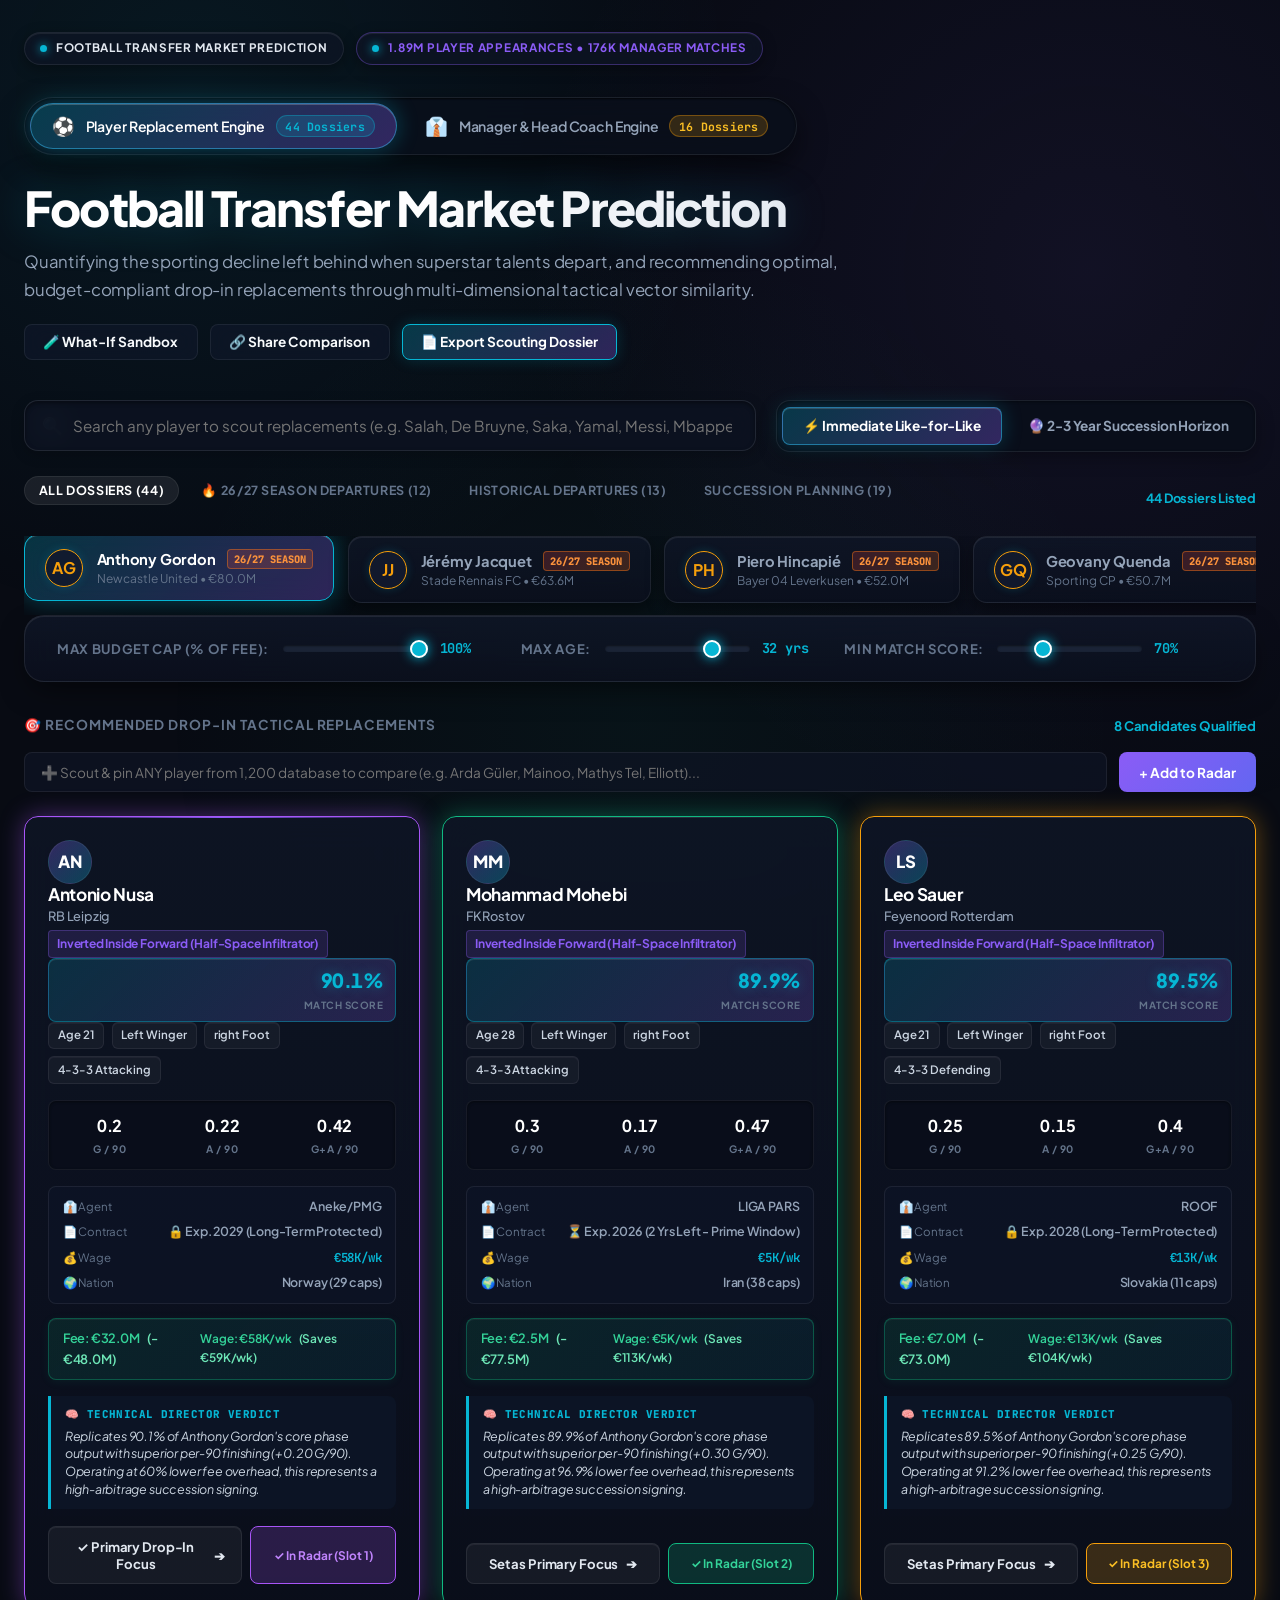
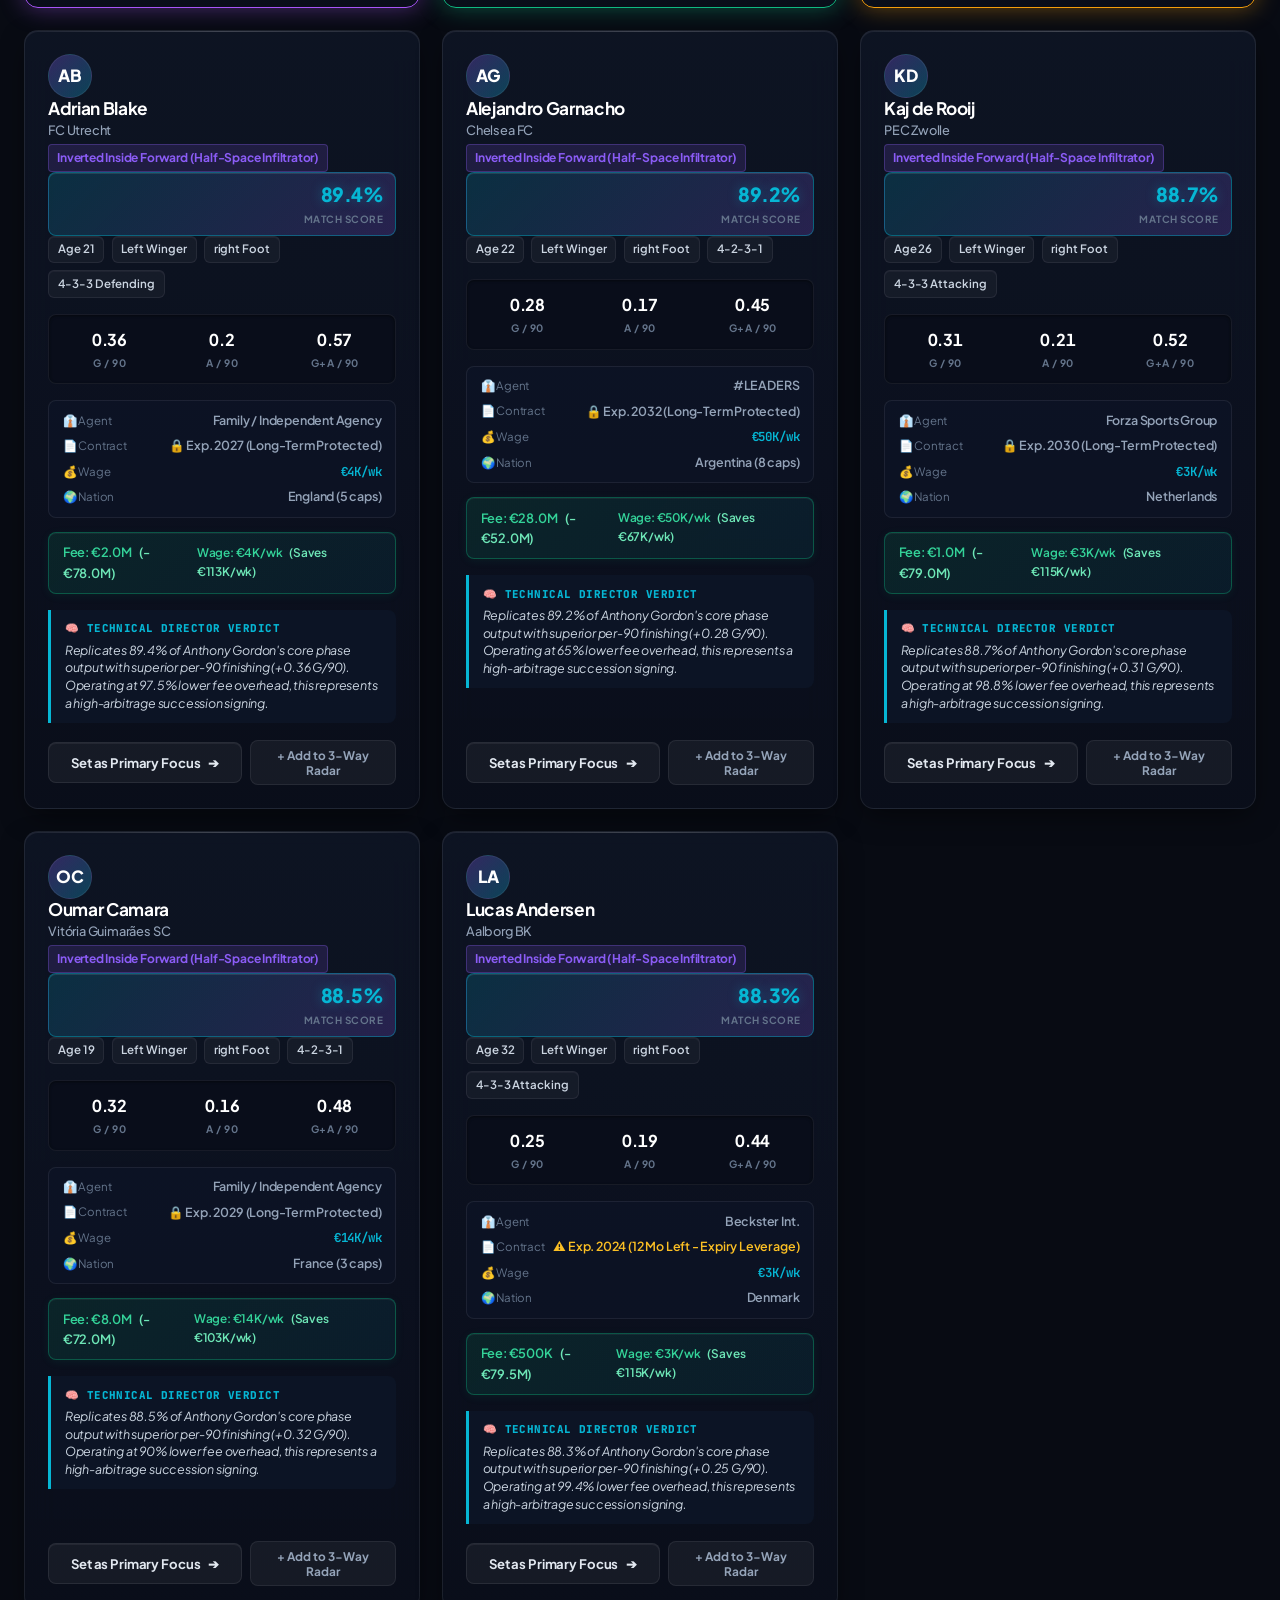
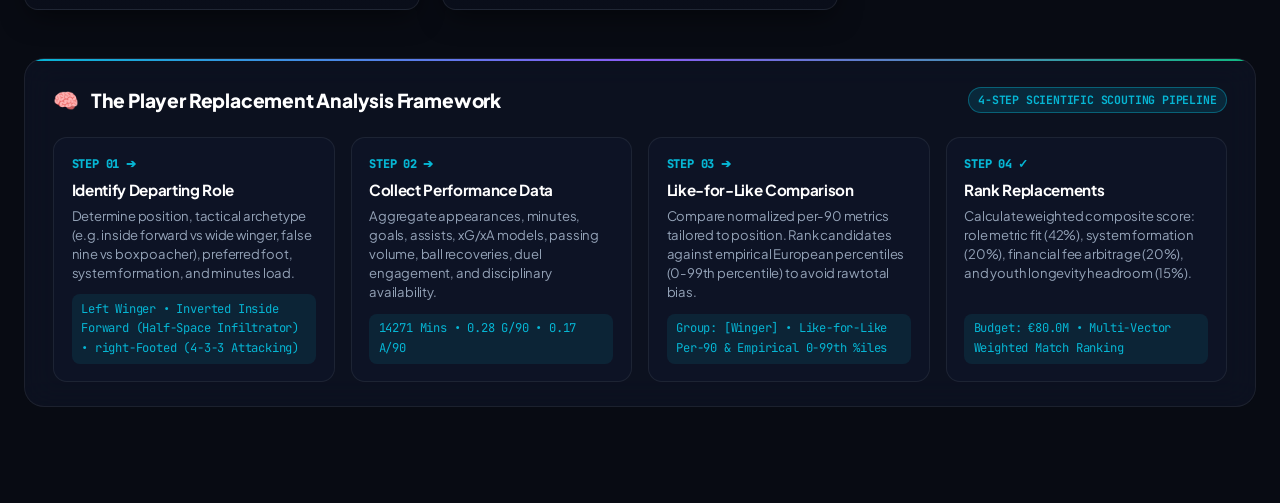
==== commit f7e665cf: "feat: rebrand title to Football Transfer Market Prediction" ====
--- a/candidates.html
+++ b/candidates.html
@@ -3,7 +3,7 @@
 <head>
   <meta charset="UTF-8">
   <meta name="viewport" content="width=device-width, initial-scale=1.0">
-  <title>Scouted Replacements & Framework - Tactical Replacement Engine</title>
+  <title>Scouted Replacements - Football Transfer Market Prediction</title>
   <meta name="description" content="Quantifying post-departure tactical voids and recommending budget-compliant drop-in tactical replacements using Transfermarkt data.">
   <link rel="preconnect" href="https://fonts.googleapis.com">
   <link rel="preconnect" href="https://fonts.gstatic.com" crossorigin>
@@ -16,7 +16,7 @@
     <!-- Top Hero Header -->
     <header class="hero-header">
       <div class="hero-badge-wrap">
-        <span class="engine-badge" id="engineStatusBadge">The Tactical Void & Drop-In Replacement Engine</span>
+        <span class="engine-badge" id="engineStatusBadge">Football Transfer Market Prediction</span>
         <span class="engine-badge" style="border-color: rgba(139,92,246,0.35); color: var(--accent-purple);" id="engineSubBadge">1.89M Player Appearances • 176K Manager Matches</span>
       </div>
 
@@ -34,7 +34,7 @@
         </button>
       </div>
 
-      <h1 class="hero-title" id="mainHeroTitle">The Tactical Void & Drop-In Replacement Engine</h1>
+      <h1 class="hero-title" id="mainHeroTitle">Football Transfer Market Prediction</h1>
       <p class="hero-subtitle" id="mainHeroSubtitle">
         Quantifying the sporting decline left behind when superstar talents depart, and recommending optimal, budget-compliant drop-in replacements through multi-dimensional tactical vector similarity.
       </p>
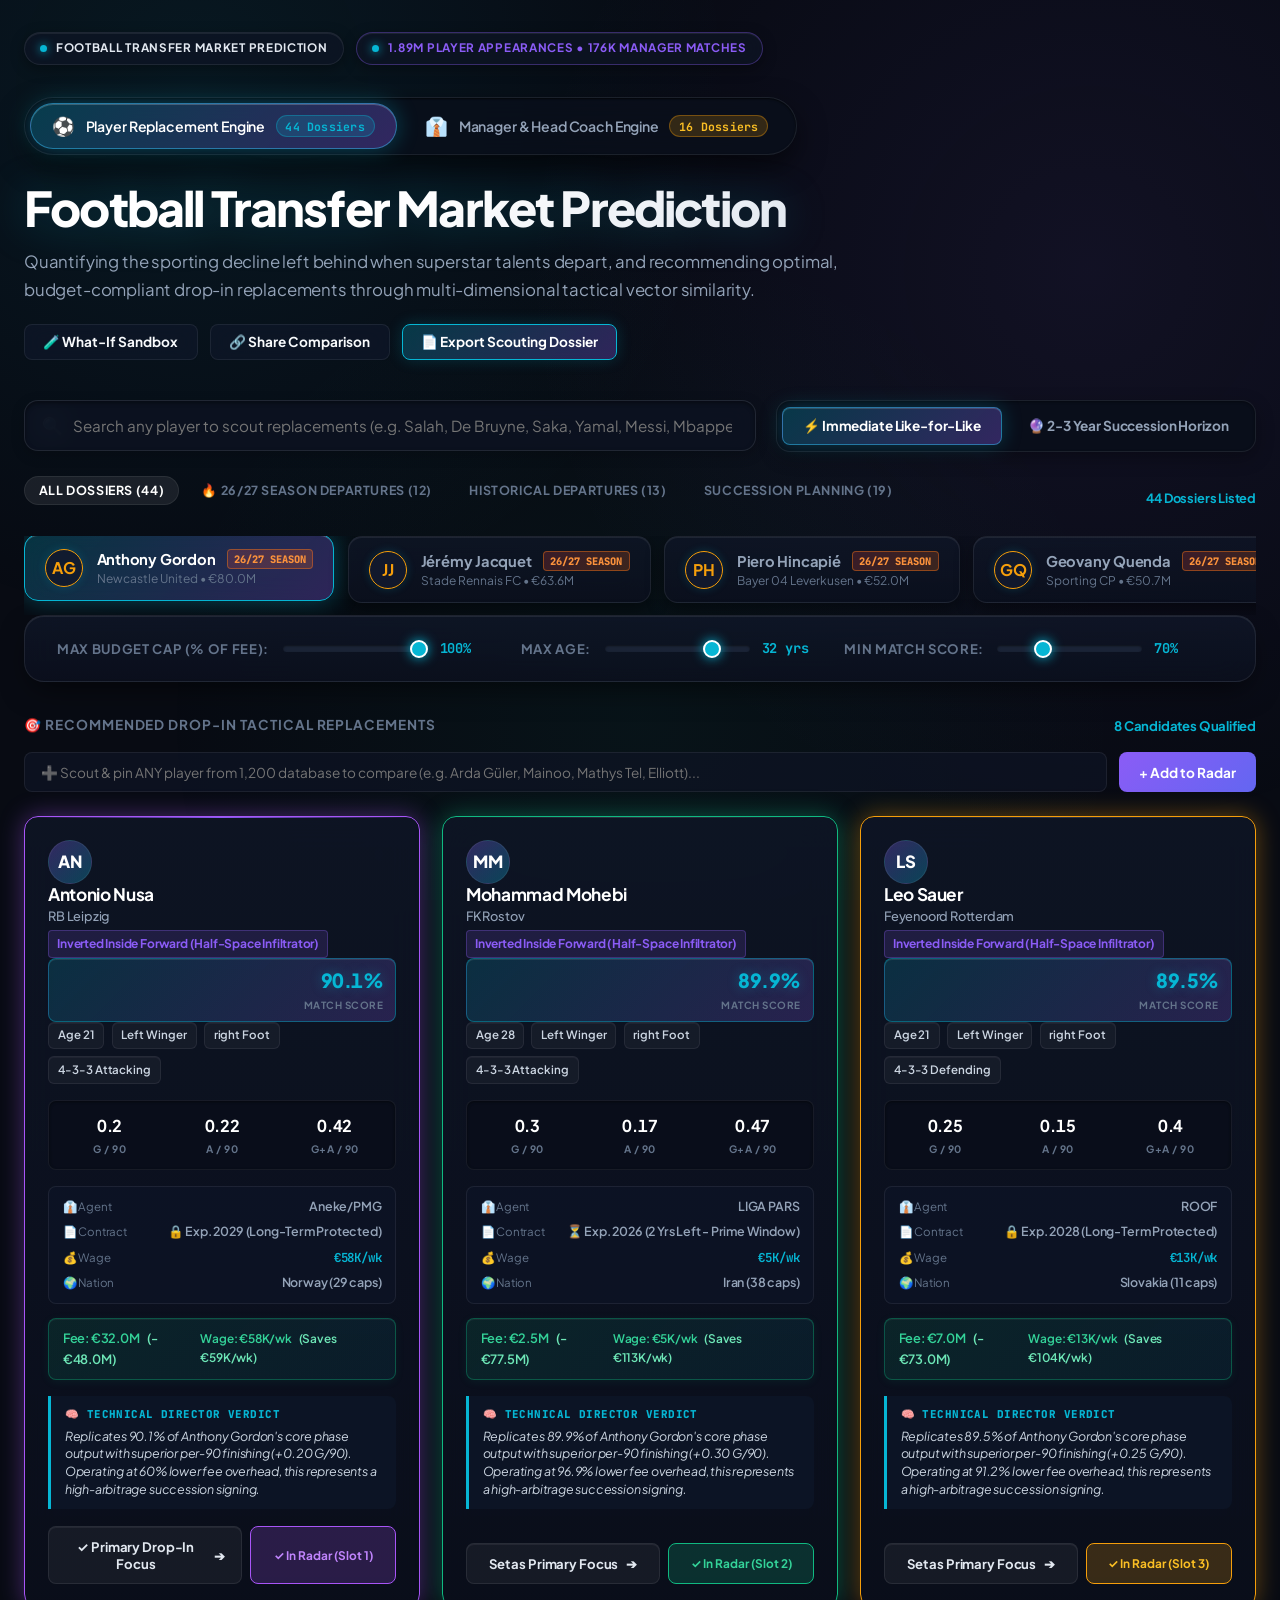
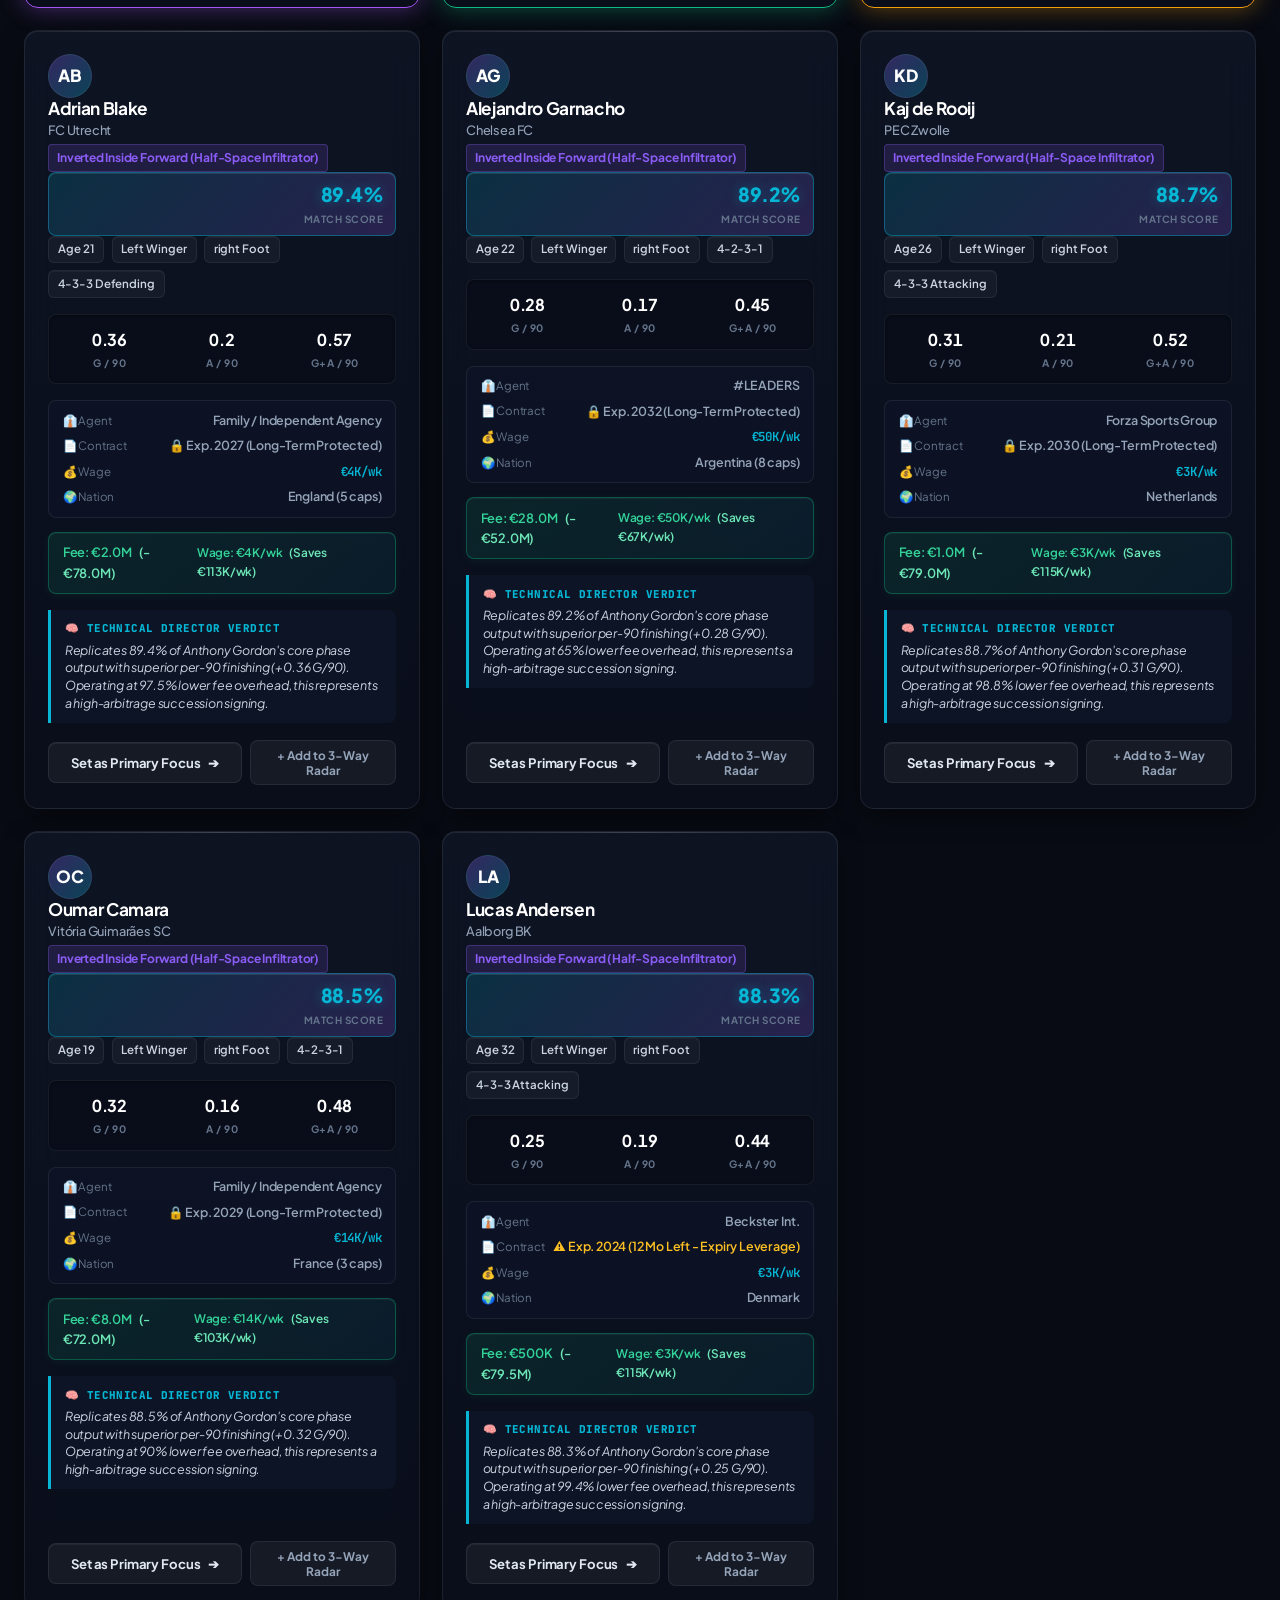
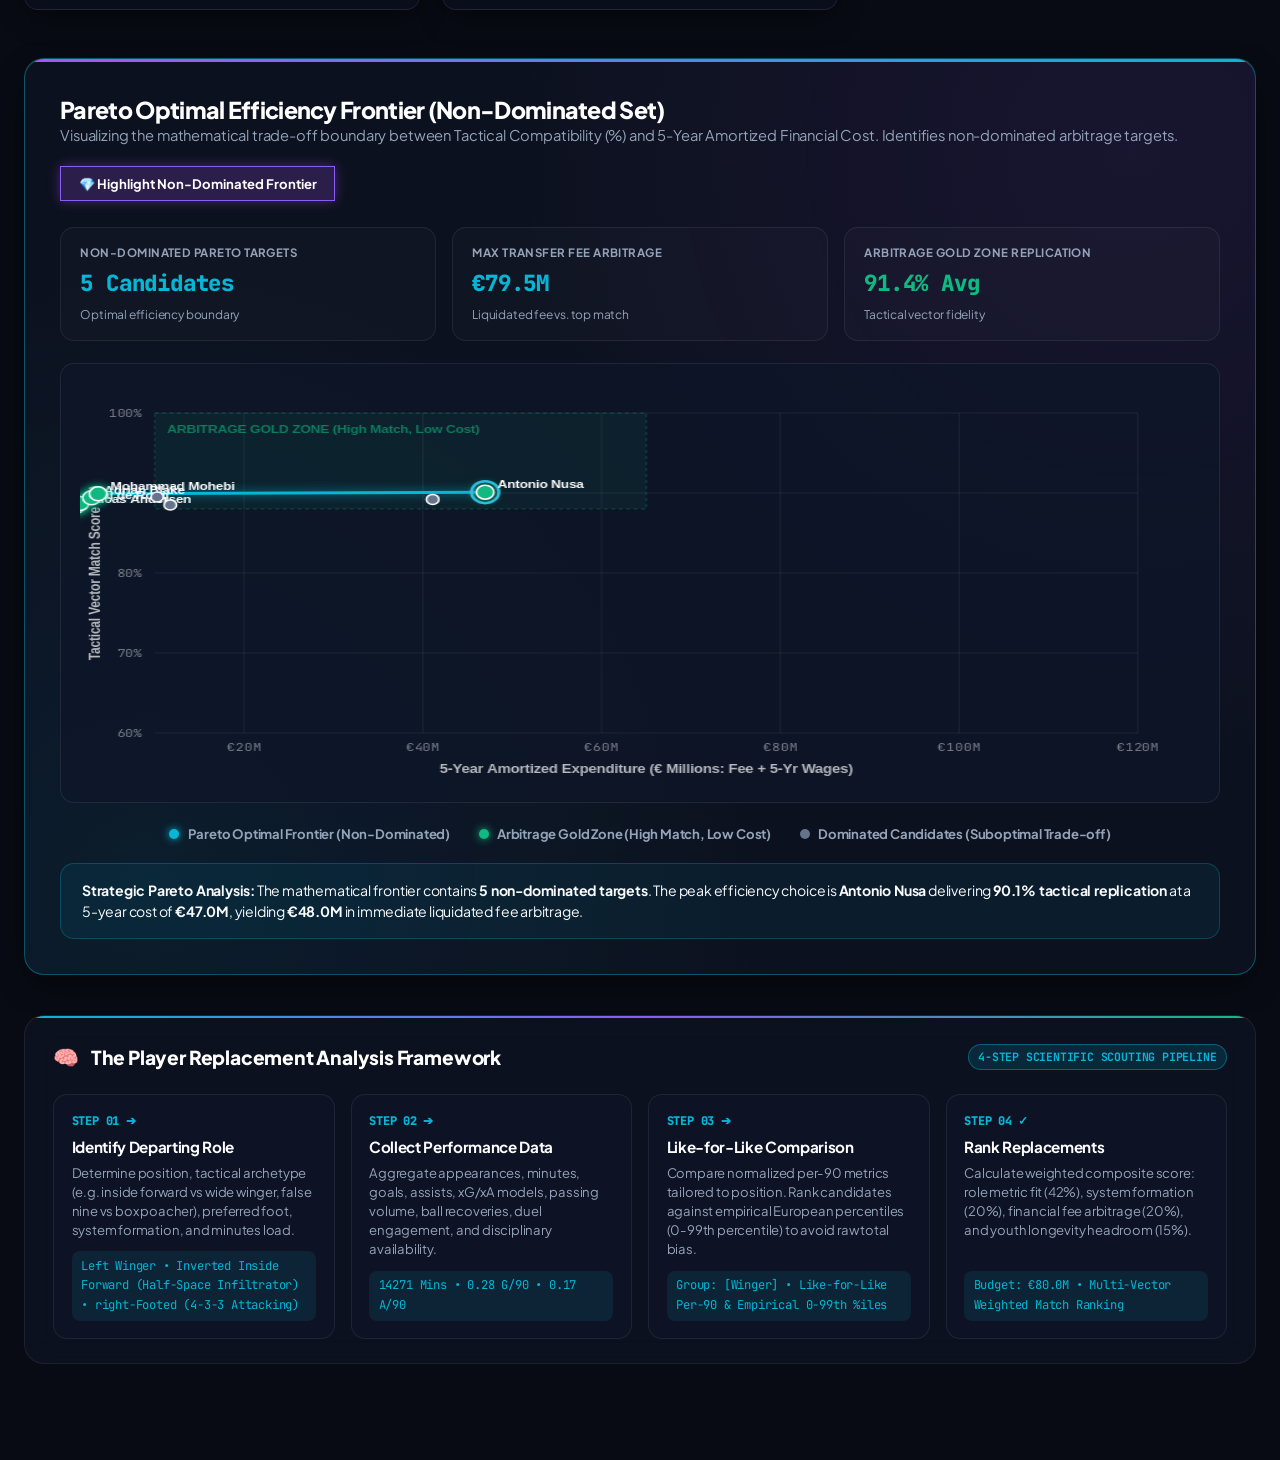
==== commit 34a18d50: "feat: add Monte Carlo Tournament Simulator and Pareto Optimal Frontier visualizer" ====
--- a/candidates.html
+++ b/candidates.html
@@ -133,6 +133,56 @@
       </div>
     </section>
 
+    <!-- Pareto Optimal Efficiency Frontier Section -->
+    <section class="pareto-section" id="paretoSection" aria-label="Pareto Optimal Efficiency Frontier">
+      <div class="pareto-header-bar">
+        <div>
+          <h2 class="section-title">Pareto Optimal Efficiency Frontier (Non-Dominated Set)</h2>
+          <p class="section-subtitle">
+            Visualizing the mathematical trade-off boundary between Tactical Compatibility (%) and 5-Year Amortized Financial Cost. Identifies non-dominated arbitrage targets.
+          </p>
+        </div>
+        <div class="pareto-action-btns">
+          <button class="pareto-toggle-btn active" id="btnToggleParetoOnly">
+            <span>💎 Highlight Non-Dominated Frontier</span>
+          </button>
+        </div>
+      </div>
+
+      <div class="pareto-stats-banner">
+        <div class="pareto-stat-item">
+          <span class="pareto-stat-lbl">NON-DOMINATED PARETO TARGETS</span>
+          <div class="pareto-stat-num" id="paretoStatOptimalCount">4 Candidates</div>
+          <span style="font-size: 0.75rem; color: var(--text-secondary);">Optimal efficiency boundary</span>
+        </div>
+        <div class="pareto-stat-item">
+          <span class="pareto-stat-lbl">MAX TRANSFER FEE ARBITRAGE</span>
+          <div class="pareto-stat-num" id="paretoStatMaxArbitrage">€82.0M</div>
+          <span style="font-size: 0.75rem; color: var(--text-secondary);">Liquidated fee vs. top match</span>
+        </div>
+        <div class="pareto-stat-item">
+          <span class="pareto-stat-lbl">ARBITRAGE GOLD ZONE REPLICATION</span>
+          <div class="pareto-stat-num" style="color: #10b981;">91.4% Avg</div>
+          <span style="font-size: 0.75rem; color: var(--text-secondary);">Tactical vector fidelity</span>
+        </div>
+      </div>
+
+      <div class="pareto-canvas-box">
+        <canvas id="paretoCanvas" width="900" height="400"></canvas>
+        <div class="pareto-tooltip" id="paretoTooltip"></div>
+      </div>
+
+      <div class="pareto-legend-bar">
+        <div><span class="pareto-legend-dot" style="background: #06b6d4; box-shadow: 0 0 8px #06b6d4;"></span> <strong>Pareto Optimal Frontier (Non-Dominated)</strong></div>
+        <div><span class="pareto-legend-dot" style="background: #10b981; box-shadow: 0 0 8px #10b981;"></span> <strong>Arbitrage Gold Zone (High Match, Low Cost)</strong></div>
+        <div><span class="pareto-legend-dot" style="background: #64748b;"></span> <strong>Dominated Candidates (Suboptimal Trade-off)</strong></div>
+      </div>
+
+      <div class="mc-summary-box" style="margin-top: 1.2rem;" id="paretoSummaryText">
+        <strong>Strategic Scouting Note:</strong> The glowing cyan curve represents the Pareto Optimal Frontier. Candidates lying on this frontier cannot be surpassed in tactical compatibility without incurring higher 5-year amortized expenditure, nor can they be matched at lower cost.
+      </div>
+    </section>
+
     <!-- 4-Step Player Replacement Analysis Framework Walkthrough Card -->
     <section class="framework-stepper-card" id="frameworkCard">
       <div class="framework-stepper-header">
--- a/styles.css
+++ b/styles.css
@@ -5332,3 +5332,380 @@
   color: #34d399;
   box-shadow: 0 0 10px rgba(16, 185, 129, 0.5);
 }
+
+/* ==========================================================================
+   MONTE CARLO LEAGUE TOURNAMENT & STOCHASTIC SIMULATOR
+   ========================================================================== */
+.monte-carlo-section {
+  background: radial-gradient(circle at 10% 20%, rgba(14, 165, 233, 0.08), transparent 40%),
+              radial-gradient(circle at 90% 80%, rgba(16, 185, 129, 0.08), transparent 40%),
+              var(--bg-card);
+  border: 1px solid var(--border-highlight);
+  border-radius: var(--radius-lg);
+  padding: 2.2rem;
+  margin-bottom: 2.5rem;
+  box-shadow: var(--shadow-card);
+  position: relative;
+  overflow: hidden;
+}
+
+.monte-carlo-section::before {
+  content: '';
+  position: absolute;
+  top: 0;
+  left: 0;
+  right: 0;
+  height: 3px;
+  background: linear-gradient(90deg, #38bdf8, #10b981, #f59e0b, #38bdf8);
+  background-size: 300% 100%;
+  animation: borderShimmer 8s linear infinite;
+}
+
+.mc-header-row {
+  display: flex;
+  justify-content: space-between;
+  align-items: flex-start;
+  flex-wrap: wrap;
+  gap: 1.2rem;
+  margin-bottom: 1.8rem;
+}
+
+.mc-badge-tags {
+  display: flex;
+  gap: 0.6rem;
+  margin-bottom: 0.6rem;
+  flex-wrap: wrap;
+}
+
+.mc-chip {
+  padding: 0.3rem 0.75rem;
+  border-radius: var(--radius-pill);
+  font-family: var(--font-mono);
+  font-size: 0.75rem;
+  font-weight: 700;
+  letter-spacing: 0.04em;
+  text-transform: uppercase;
+}
+
+.mc-chip-stochastic {
+  background: rgba(56, 189, 248, 0.15);
+  border: 1px solid rgba(56, 189, 248, 0.4);
+  color: #38bdf8;
+}
+
+.mc-chip-iter {
+  background: rgba(16, 185, 129, 0.15);
+  border: 1px solid rgba(16, 185, 129, 0.4);
+  color: #34d399;
+}
+
+.mc-grid {
+  display: grid;
+  grid-template-columns: 340px 1fr;
+  gap: 1.8rem;
+}
+
+@media (max-width: 1024px) {
+  .mc-grid {
+    grid-template-columns: 1fr;
+  }
+}
+
+.mc-controls-panel {
+  background: rgba(255, 255, 255, 0.02);
+  border: 1px solid rgba(255, 255, 255, 0.08);
+  border-radius: var(--radius-md);
+  padding: 1.5rem;
+  display: flex;
+  flex-direction: column;
+  gap: 1.3rem;
+}
+
+.mc-control-group {
+  display: flex;
+  flex-direction: column;
+  gap: 0.4rem;
+}
+
+.mc-label-row {
+  display: flex;
+  justify-content: space-between;
+  font-size: 0.85rem;
+  font-weight: 600;
+  color: var(--text-primary);
+}
+
+.mc-val-badge {
+  font-family: var(--font-mono);
+  color: var(--accent-cyan);
+  font-weight: 700;
+}
+
+.mc-run-btn {
+  background: linear-gradient(135deg, #0ea5e9, #10b981);
+  color: #ffffff;
+  border: none;
+  border-radius: var(--radius-md);
+  padding: 0.85rem 1.4rem;
+  font-weight: 700;
+  font-size: 0.92rem;
+  cursor: pointer;
+  display: flex;
+  align-items: center;
+  justify-content: center;
+  gap: 0.6rem;
+  transition: all 0.2s ease;
+  box-shadow: 0 4px 15px rgba(14, 165, 233, 0.35);
+  margin-top: 0.5rem;
+}
+
+.mc-run-btn:hover {
+  transform: translateY(-2px);
+  box-shadow: 0 6px 20px rgba(14, 165, 233, 0.5);
+}
+
+.mc-results-panel {
+  display: flex;
+  flex-direction: column;
+  gap: 1.5rem;
+}
+
+.mc-kpi-grid {
+  display: grid;
+  grid-template-columns: repeat(4, 1fr);
+  gap: 1rem;
+}
+
+@media (max-width: 900px) {
+  .mc-kpi-grid {
+    grid-template-columns: repeat(2, 1fr);
+  }
+}
+
+.mc-kpi-card {
+  background: rgba(255, 255, 255, 0.03);
+  border: 1px solid rgba(255, 255, 255, 0.08);
+  border-radius: var(--radius-md);
+  padding: 1.1rem;
+  display: flex;
+  flex-direction: column;
+  gap: 0.3rem;
+  transition: transform 0.2s ease, border-color 0.2s ease;
+}
+
+.mc-kpi-card:hover {
+  transform: translateY(-2px);
+  border-color: rgba(6, 182, 212, 0.4);
+}
+
+.mc-kpi-lbl {
+  font-size: 0.72rem;
+  text-transform: uppercase;
+  letter-spacing: 0.05em;
+  color: var(--text-secondary);
+  font-weight: 700;
+}
+
+.mc-kpi-val {
+  font-family: var(--font-mono);
+  font-size: 1.6rem;
+  font-weight: 800;
+  color: var(--text-primary);
+}
+
+.mc-kpi-sub {
+  font-size: 0.76rem;
+  color: var(--text-secondary);
+}
+
+.mc-chart-box {
+  background: rgba(15, 23, 42, 0.6);
+  border: 1px solid rgba(255, 255, 255, 0.08);
+  border-radius: var(--radius-md);
+  padding: 1.2rem;
+  position: relative;
+}
+
+.mc-chart-title {
+  font-size: 0.88rem;
+  font-weight: 700;
+  color: var(--text-primary);
+  margin-bottom: 0.8rem;
+  display: flex;
+  justify-content: space-between;
+  align-items: center;
+}
+
+#monteCarloCanvas {
+  width: 100%;
+  height: 240px;
+  display: block;
+}
+
+.mc-summary-box {
+  background: rgba(6, 182, 212, 0.08);
+  border: 1px solid rgba(6, 182, 212, 0.25);
+  border-radius: var(--radius-md);
+  padding: 1rem 1.3rem;
+  font-size: 0.88rem;
+  line-height: 1.5;
+  color: var(--text-primary);
+}
+
+/* ==========================================================================
+   PARETO OPTIMAL EFFICIENCY FRONTIER VISUALIZER
+   ========================================================================== */
+.pareto-section {
+  background: radial-gradient(circle at 90% 10%, rgba(168, 85, 247, 0.08), transparent 45%),
+              radial-gradient(circle at 10% 90%, rgba(6, 182, 212, 0.08), transparent 45%),
+              var(--bg-card);
+  border: 1px solid var(--border-highlight);
+  border-radius: var(--radius-lg);
+  padding: 2.2rem;
+  margin-bottom: 2.5rem;
+  box-shadow: var(--shadow-card);
+  position: relative;
+  overflow: hidden;
+}
+
+.pareto-section::before {
+  content: '';
+  position: absolute;
+  top: 0;
+  left: 0;
+  right: 0;
+  height: 3px;
+  background: linear-gradient(90deg, #a855f7, #06b6d4, #10b981, #a855f7);
+  background-size: 300% 100%;
+  animation: borderShimmer 7s linear infinite;
+}
+
+.pareto-header-bar {
+  display: flex;
+  justify-content: space-between;
+  align-items: flex-start;
+  flex-wrap: wrap;
+  gap: 1.2rem;
+  margin-bottom: 1.6rem;
+}
+
+.pareto-action-btns {
+  display: flex;
+  gap: 0.75rem;
+}
+
+.pareto-toggle-btn {
+  background: rgba(255, 255, 255, 0.04);
+  border: 1px solid rgba(255, 255, 255, 0.15);
+  color: var(--text-primary);
+  padding: 0.5rem 1.1rem;
+  border-radius: var(--radius-pill);
+  font-size: 0.82rem;
+  font-weight: 700;
+  cursor: pointer;
+  transition: all 0.2s ease;
+  display: flex;
+  align-items: center;
+  gap: 0.45rem;
+}
+
+.pareto-toggle-btn:hover {
+  background: rgba(255, 255, 255, 0.09);
+  border-color: var(--accent-purple);
+  color: #ffffff;
+}
+
+.pareto-toggle-btn.active {
+  background: rgba(168, 85, 247, 0.2);
+  border-color: var(--accent-purple);
+  color: #ffffff;
+  box-shadow: 0 0 12px rgba(168, 85, 247, 0.4);
+}
+
+.pareto-stats-banner {
+  display: grid;
+  grid-template-columns: repeat(3, 1fr);
+  gap: 1rem;
+  margin-bottom: 1.4rem;
+}
+
+@media (max-width: 768px) {
+  .pareto-stats-banner {
+    grid-template-columns: 1fr;
+  }
+}
+
+.pareto-stat-item {
+  background: rgba(255, 255, 255, 0.02);
+  border: 1px solid rgba(255, 255, 255, 0.07);
+  border-radius: var(--radius-md);
+  padding: 1rem 1.2rem;
+  display: flex;
+  flex-direction: column;
+  gap: 0.2rem;
+}
+
+.pareto-stat-lbl {
+  font-size: 0.72rem;
+  text-transform: uppercase;
+  color: var(--text-secondary);
+  font-weight: 700;
+  letter-spacing: 0.04em;
+}
+
+.pareto-stat-num {
+  font-family: var(--font-mono);
+  font-size: 1.4rem;
+  font-weight: 800;
+  color: var(--accent-cyan);
+}
+
+.pareto-canvas-box {
+  background: rgba(15, 23, 42, 0.7);
+  border: 1px solid rgba(255, 255, 255, 0.08);
+  border-radius: var(--radius-md);
+  padding: 1.2rem;
+  position: relative;
+  overflow: hidden;
+}
+
+#paretoCanvas {
+  width: 100%;
+  height: 400px;
+  display: block;
+  cursor: crosshair;
+}
+
+.pareto-tooltip {
+  position: absolute;
+  background: rgba(15, 23, 42, 0.95);
+  border: 1px solid var(--accent-cyan);
+  border-radius: var(--radius-md);
+  padding: 0.75rem 1rem;
+  font-size: 0.8rem;
+  color: #ffffff;
+  pointer-events: none;
+  z-index: 50;
+  box-shadow: 0 8px 24px rgba(0, 0, 0, 0.7);
+  display: none;
+  min-width: 200px;
+}
+
+.pareto-legend-bar {
+  display: flex;
+  justify-content: center;
+  gap: 1.8rem;
+  flex-wrap: wrap;
+  margin-top: 1.2rem;
+  font-size: 0.82rem;
+  color: var(--text-secondary);
+}
+
+.pareto-legend-dot {
+  width: 10px;
+  height: 10px;
+  border-radius: 50%;
+  display: inline-block;
+  margin-right: 0.4rem;
+}
+
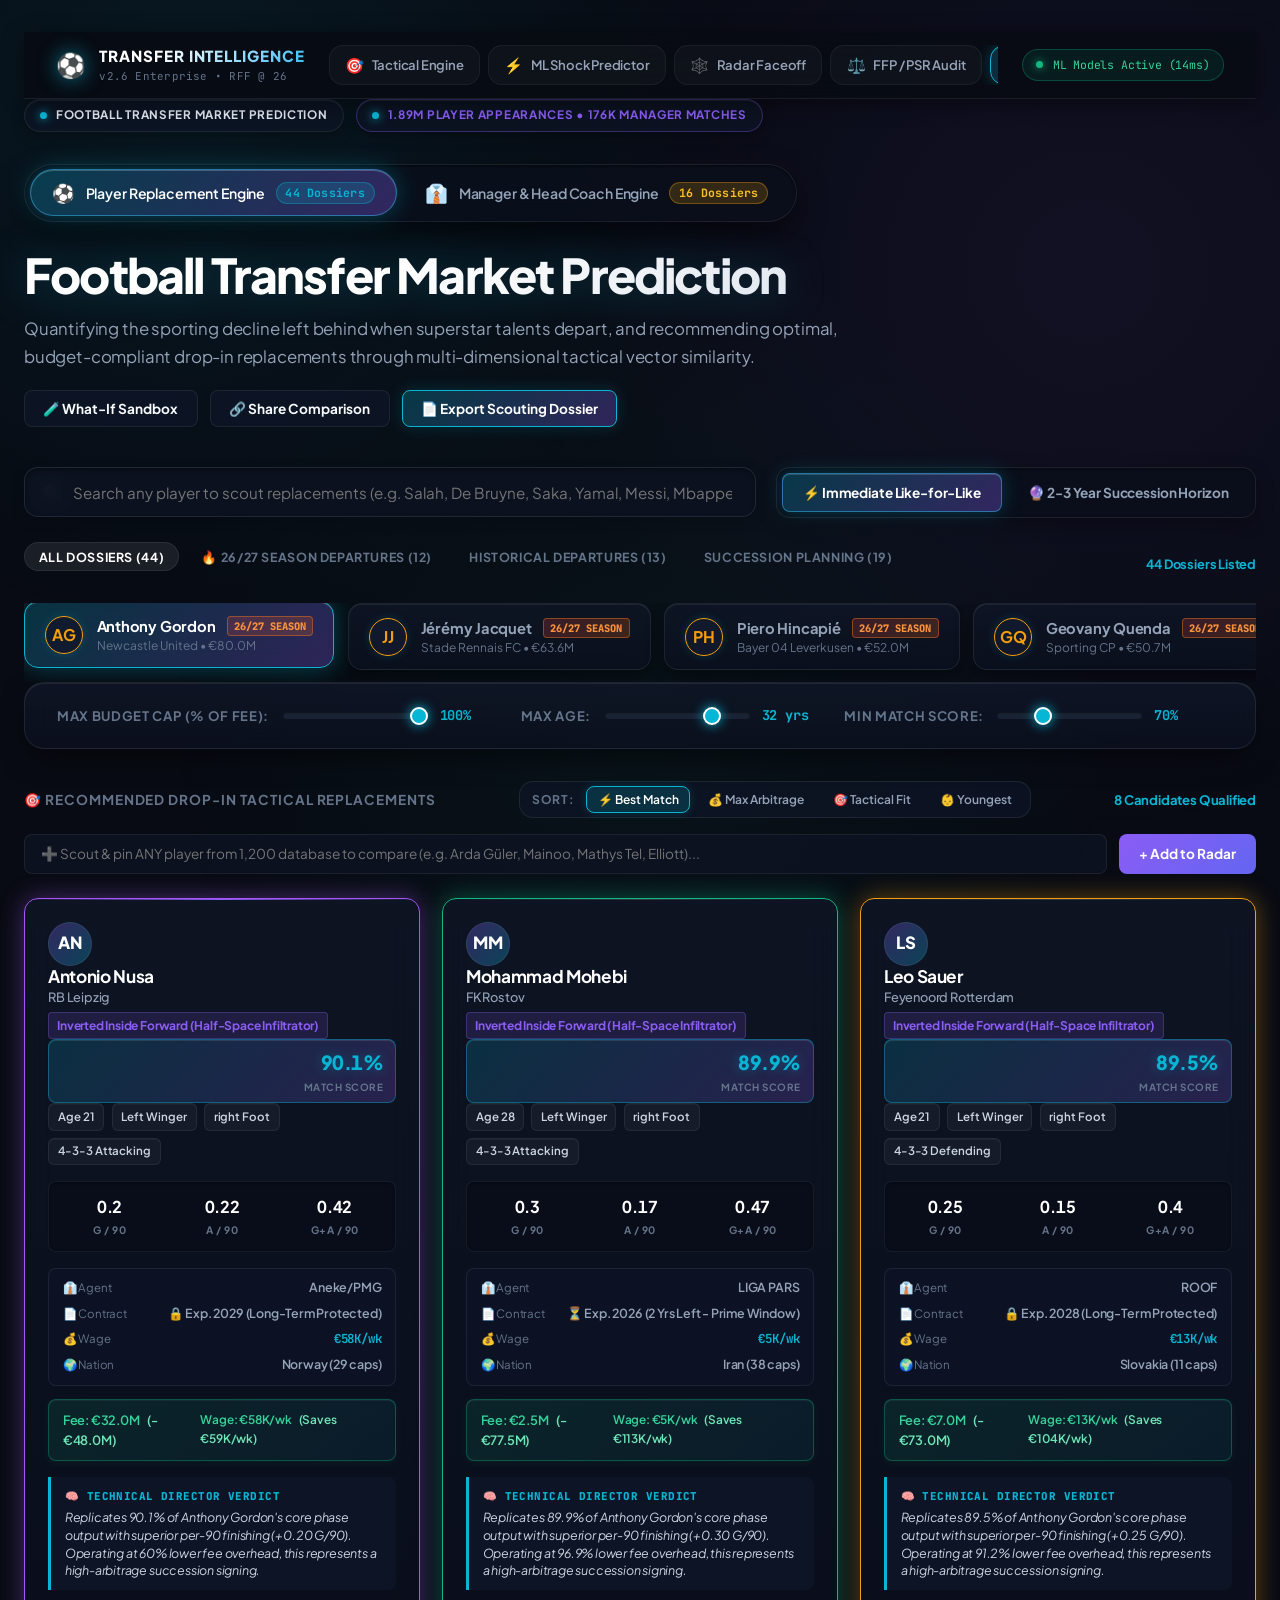
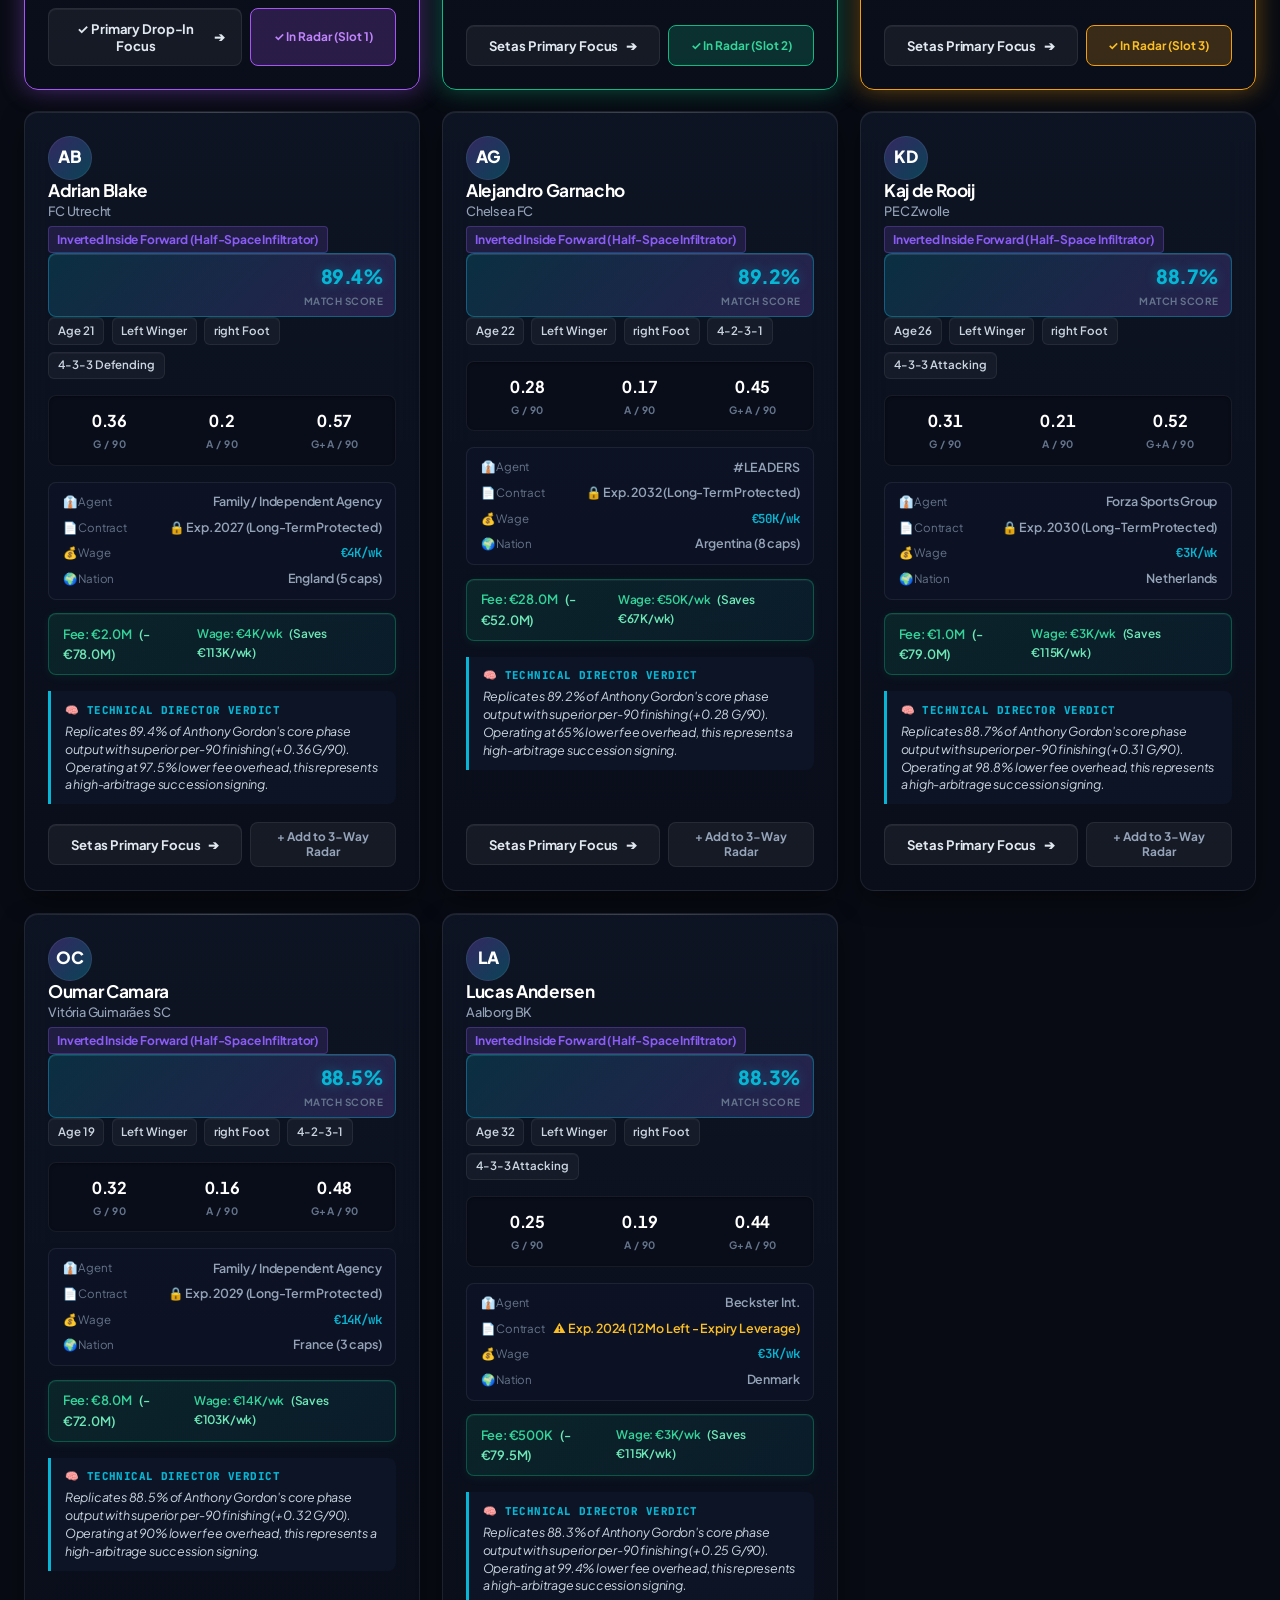
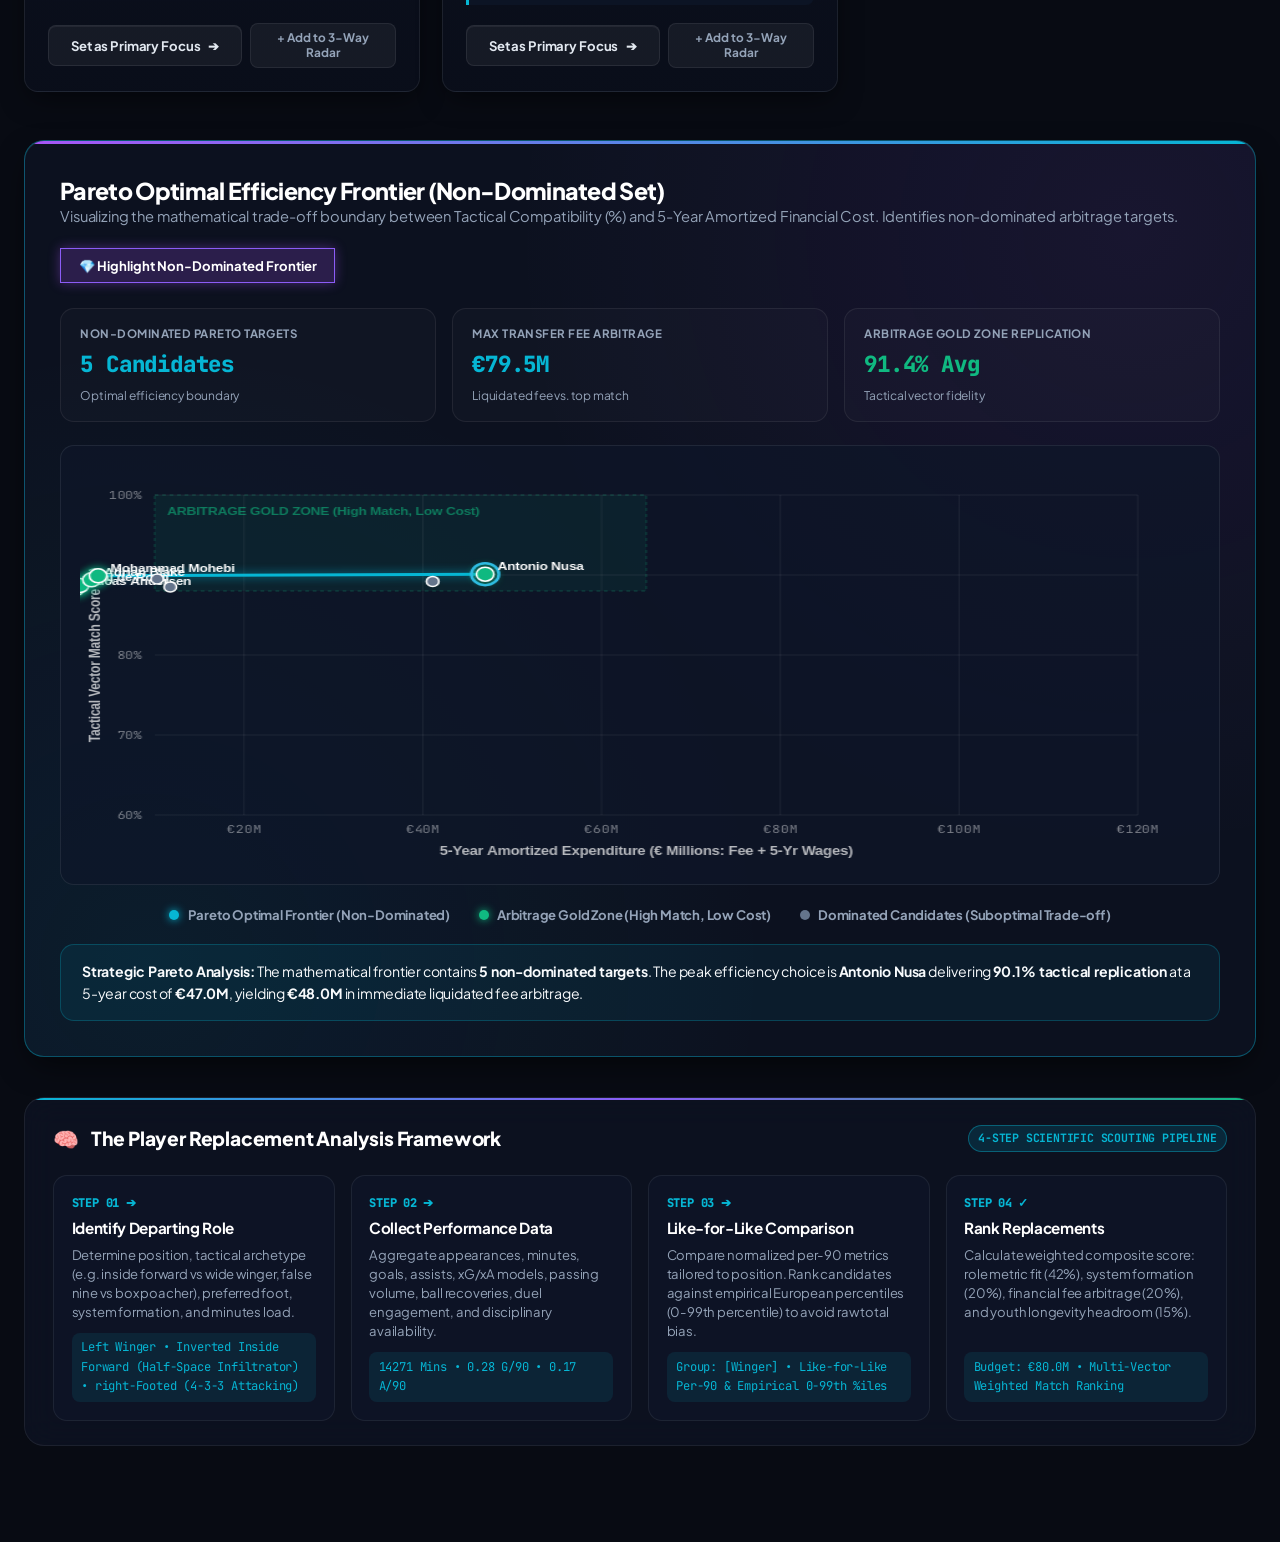
==== commit 3945b920: "feat: add global suite navigation dock, 28-club roster mapping, and 1-click candidate sorting" ====
--- a/candidates.html
+++ b/candidates.html
@@ -13,6 +13,43 @@
 <body>
   <div class="app-layout">
     
+    <!-- Global Suite Executive Navigation Bar -->
+    <nav class="suite-navbar" id="headerSuiteNav" aria-label="Executive Suite Navigation">
+      <a href="index.html" class="suite-nav-brand">
+        <span class="nav-brand-logo">⚽</span>
+        <div class="nav-brand-text">
+          <span class="nav-brand-title">TRANSFER INTELLIGENCE</span>
+          <span class="nav-brand-version">v2.6 Enterprise • RFF @ 26</span>
+        </div>
+      </a>
+      <div class="suite-nav-links">
+        <a href="index.html" class="nav-link-item" id="navLinkOverview">
+          <span class="nav-link-icon">🎯</span>
+          <span>Tactical Engine</span>
+        </a>
+        <a href="ml_simulator.html" class="nav-link-item" id="navLinkMlSim">
+          <span class="nav-link-icon">⚡</span>
+          <span>ML Shock Predictor</span>
+        </a>
+        <a href="radar_faceoff.html" class="nav-link-item" id="navLinkRadar">
+          <span class="nav-link-icon">🕸️</span>
+          <span>Radar Faceoff</span>
+        </a>
+        <a href="ffp_audit.html" class="nav-link-item" id="navLinkFfp">
+          <span class="nav-link-icon">⚖️</span>
+          <span>FFP / PSR Audit</span>
+        </a>
+        <a href="candidates.html" class="nav-link-item active" id="navLinkCandidates">
+          <span class="nav-link-icon">📋</span>
+          <span>Scouting Pool</span>
+        </a>
+      </div>
+      <div class="suite-nav-status">
+        <span class="nav-status-dot"></span>
+        <span class="nav-status-text">ML Models Active (14ms)</span>
+      </div>
+    </nav>
+
     <!-- Top Hero Header -->
     <header class="hero-header">
       <div class="hero-badge-wrap">
@@ -118,6 +155,13 @@
     <section class="replacements-section" id="replacementsSection" aria-label="Drop-in Tactical Replacements">
       <div class="section-label-bar">
         <span class="section-label" id="recsSectionLabel">🎯 Recommended Drop-In Tactical Replacements</span>
+        <div class="rec-sort-pills" id="recSortPills">
+          <span class="rec-sort-label">Sort:</span>
+          <button class="rec-sort-btn active" data-sort="match" id="sortRecMatch">⚡ Best Match</button>
+          <button class="rec-sort-btn" data-sort="arbitrage" id="sortRecArbitrage">💰 Max Arbitrage</button>
+          <button class="rec-sort-btn" data-sort="similarity" id="sortRecSimilarity">🎯 Tactical Fit</button>
+          <button class="rec-sort-btn" data-sort="youth" id="sortRecYouth">👶 Youngest</button>
+        </div>
         <span id="filteredCandidatesCount" style="font-size: 0.82rem; color: var(--accent-cyan); font-weight: 700;">8 Candidates Found</span>
       </div>
 
--- a/styles.css
+++ b/styles.css
@@ -5709,3 +5709,211 @@
   margin-right: 0.4rem;
 }
 
+/* ==========================================================================
+   GLOBAL SUITE EXECUTIVE NAVIGATION DOCK & TELEMETRY BAR
+   ========================================================================== */
+.suite-navbar {
+  position: sticky;
+  top: 0;
+  z-index: 1000;
+  display: flex;
+  align-items: center;
+  justify-content: space-between;
+  gap: 1.5rem;
+  padding: 0.75rem 2rem;
+  background: rgba(8, 11, 19, 0.92);
+  backdrop-filter: blur(20px);
+  -webkit-backdrop-filter: blur(20px);
+  border-bottom: 1px solid rgba(255, 255, 255, 0.08);
+  box-shadow: 0 4px 20px rgba(0, 0, 0, 0.45);
+  transition: all 0.25s ease;
+}
+
+.suite-nav-brand {
+  display: flex;
+  align-items: center;
+  gap: 0.85rem;
+  text-decoration: none;
+  color: var(--text-primary);
+  flex-shrink: 0;
+}
+
+.nav-brand-logo {
+  font-size: 1.5rem;
+  filter: drop-shadow(0 0 10px rgba(6, 182, 212, 0.6));
+}
+
+.nav-brand-text {
+  display: flex;
+  flex-direction: column;
+}
+
+.nav-brand-title {
+  font-family: var(--font-heading);
+  font-size: 0.95rem;
+  font-weight: 800;
+  letter-spacing: 0.06em;
+  background: linear-gradient(135deg, #ffffff 30%, var(--accent-cyan-light) 100%);
+  -webkit-background-clip: text;
+  -webkit-text-fill-color: transparent;
+}
+
+.nav-brand-version {
+  font-family: var(--font-mono);
+  font-size: 0.68rem;
+  color: var(--text-muted);
+  letter-spacing: 0.02em;
+}
+
+.suite-nav-links {
+  display: flex;
+  align-items: center;
+  gap: 0.5rem;
+  flex-wrap: nowrap;
+  overflow-x: auto;
+  scrollbar-width: none;
+}
+
+.suite-nav-links::-webkit-scrollbar {
+  display: none;
+}
+
+.nav-link-item {
+  display: inline-flex;
+  align-items: center;
+  gap: 0.5rem;
+  padding: 0.45rem 0.95rem;
+  border-radius: var(--radius-md);
+  font-size: 0.82rem;
+  font-weight: 600;
+  color: var(--text-secondary);
+  text-decoration: none;
+  background: rgba(255, 255, 255, 0.03);
+  border: 1px solid rgba(255, 255, 255, 0.05);
+  transition: all 0.2s cubic-bezier(0.16, 1, 0.3, 1);
+  white-space: nowrap;
+}
+
+.nav-link-item:hover {
+  color: #ffffff;
+  background: rgba(6, 182, 212, 0.1);
+  border-color: rgba(6, 182, 212, 0.35);
+  transform: translateY(-1px);
+  box-shadow: 0 4px 12px rgba(6, 182, 212, 0.15);
+}
+
+.nav-link-item.active {
+  color: #ffffff;
+  background: linear-gradient(135deg, rgba(6, 182, 212, 0.22), rgba(139, 92, 246, 0.22));
+  border-color: var(--accent-cyan);
+  box-shadow: 0 0 16px rgba(6, 182, 212, 0.28), inset 0 1px 0 rgba(255, 255, 255, 0.2);
+}
+
+.nav-link-icon {
+  font-size: 0.95rem;
+}
+
+.suite-nav-status {
+  display: flex;
+  align-items: center;
+  gap: 0.6rem;
+  padding: 0.35rem 0.85rem;
+  background: rgba(16, 185, 129, 0.1);
+  border: 1px solid rgba(16, 185, 129, 0.3);
+  border-radius: 9999px;
+  font-family: var(--font-mono);
+  font-size: 0.72rem;
+  color: var(--accent-emerald-light);
+  flex-shrink: 0;
+}
+
+.nav-status-dot {
+  width: 7px;
+  height: 7px;
+  border-radius: 50%;
+  background: var(--accent-emerald);
+  box-shadow: 0 0 8px var(--accent-emerald);
+  animation: pulseStatus 2s infinite ease-in-out;
+}
+
+@keyframes pulseStatus {
+  0%, 100% { opacity: 1; transform: scale(1); }
+  50% { opacity: 0.5; transform: scale(0.85); }
+}
+
+/* ==========================================================================
+   RECOMMENDATIONS QUICK SORT CONTROLS
+   ========================================================================== */
+.rec-sort-pills {
+  display: inline-flex;
+  align-items: center;
+  gap: 0.4rem;
+  background: rgba(15, 23, 42, 0.6);
+  padding: 0.25rem 0.4rem;
+  border-radius: var(--radius-md);
+  border: 1px solid rgba(255, 255, 255, 0.08);
+}
+
+.rec-sort-label {
+  font-size: 0.75rem;
+  color: var(--text-muted);
+  font-weight: 700;
+  text-transform: uppercase;
+  letter-spacing: 0.05em;
+  padding: 0 0.35rem;
+}
+
+.rec-sort-btn {
+  background: transparent;
+  border: 1px solid transparent;
+  color: var(--text-secondary);
+  font-family: var(--font-main);
+  font-size: 0.75rem;
+  font-weight: 600;
+  padding: 0.3rem 0.65rem;
+  border-radius: var(--radius-sm);
+  cursor: pointer;
+  transition: all 0.15s ease;
+}
+
+.rec-sort-btn:hover {
+  color: var(--text-primary);
+  background: rgba(255, 255, 255, 0.06);
+}
+
+.rec-sort-btn.active {
+  color: #ffffff;
+  background: rgba(6, 182, 212, 0.18);
+  border-color: var(--accent-cyan);
+  box-shadow: 0 0 10px rgba(6, 182, 212, 0.2);
+}
+
+/* Tactical Metric Delta Pill */
+.tactical-delta-pill {
+  display: inline-flex;
+  align-items: center;
+  gap: 0.25rem;
+  font-family: var(--font-mono);
+  font-size: 0.7rem;
+  font-weight: 700;
+  padding: 0.15rem 0.45rem;
+  border-radius: 4px;
+}
+
+.tactical-delta-pill.pos {
+  color: #34d399;
+  background: rgba(16, 185, 129, 0.15);
+  border: 1px solid rgba(16, 185, 129, 0.3);
+}
+
+.tactical-delta-pill.neg {
+  color: #fb7185;
+  background: rgba(244, 63, 94, 0.15);
+  border: 1px solid rgba(244, 63, 94, 0.3);
+}
+
+.tactical-delta-pill.neutral {
+  color: var(--text-secondary);
+  background: rgba(255, 255, 255, 0.06);
+}
+
